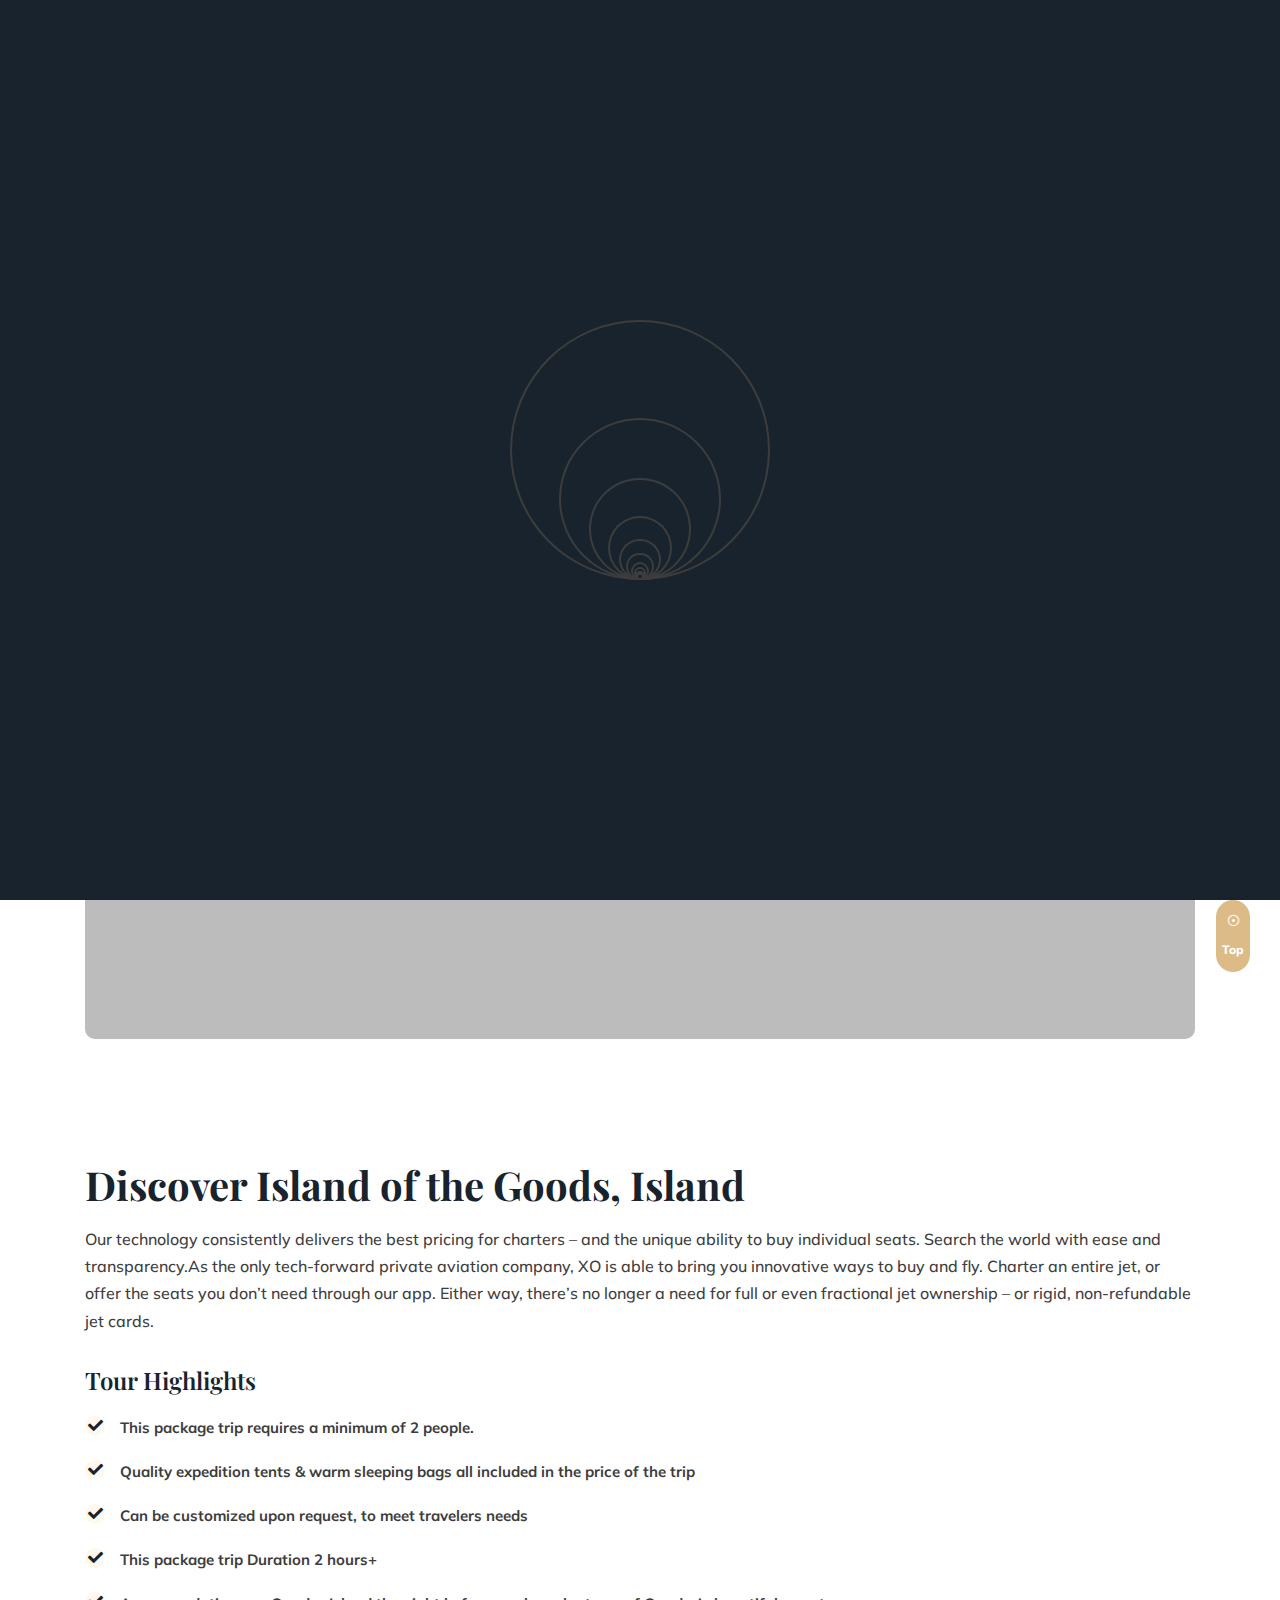
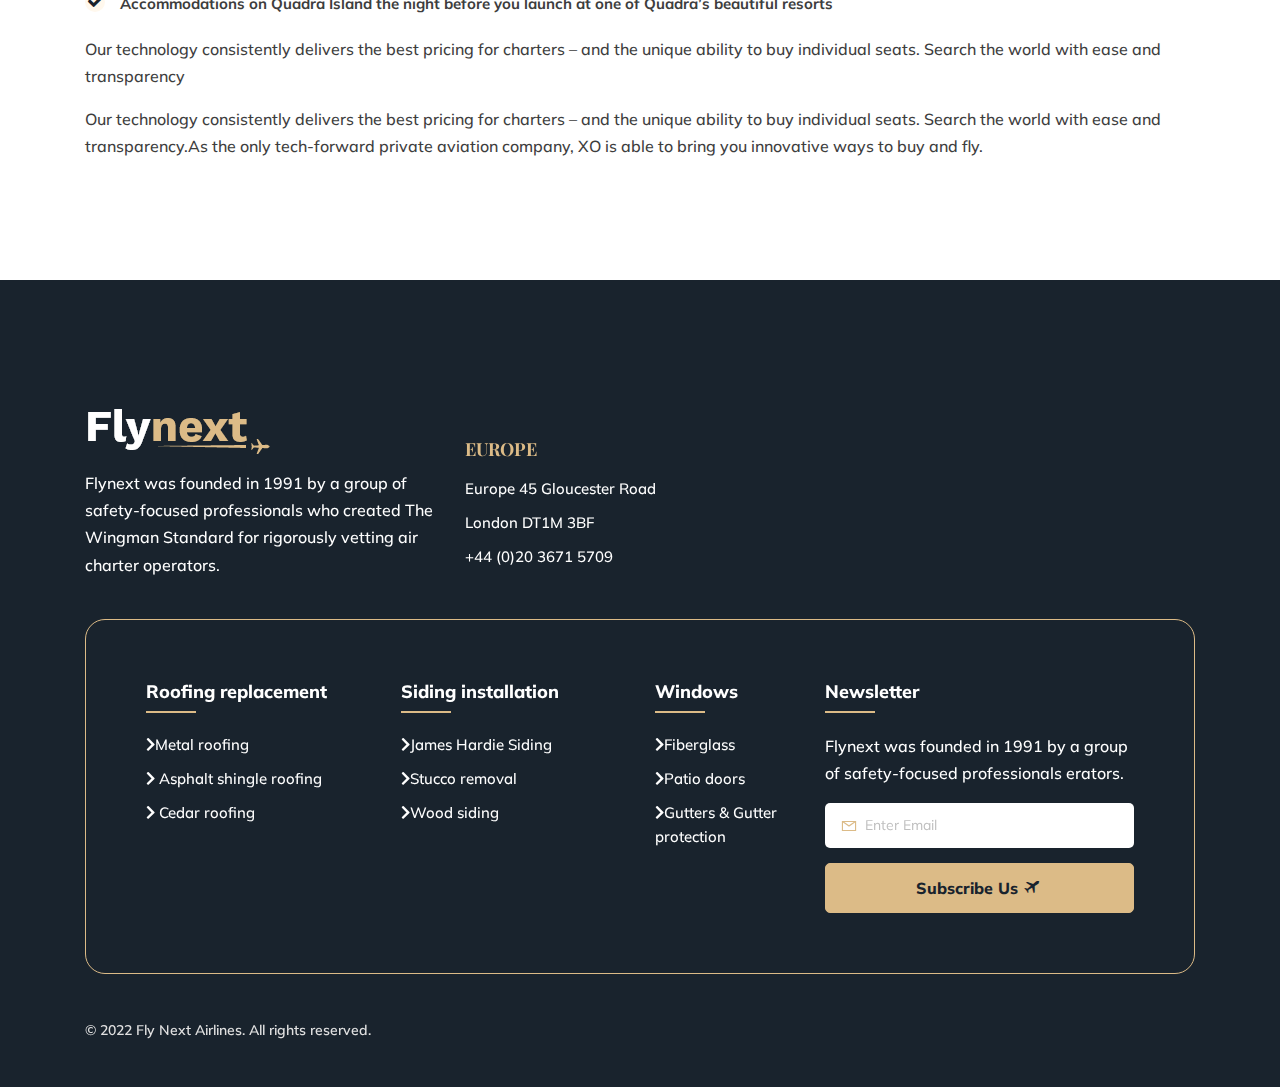
==== asphalt_shingle_roofing.html @ 54e21636 "556" ====
<!DOCTYPE html>
<html lang="en">

<head>
    <meta charset="UTF-8">
    <meta name="viewport" content="width=device-width, initial-scale=1.0">
    <meta http-equiv="X-UA-Compatible" content="ie=edge">
    <title>Charter Flight & Aviation School HTML Template</title>
    <link rel="preconnect" href="https://fonts.googleapis.com">
    <link rel="preconnect" href="https://fonts.gstatic.com" crossorigin>
    <link
        href="https://fonts.googleapis.com/css2?family=Mulish:ital,wght@0,200;0,300;0,400;0,500;0,600;0,700;0,800;0,900;1,200;1,300;1,400;1,500;1,600;1,700;1,800;1,900&family=Playfair+Display:ital,wght@0,400;0,500;0,600;0,700;0,800;0,900;1,400;1,500;1,600;1,700;1,800;1,900&display=swap"
        rel="stylesheet">
    <!-- fontawesome css link -->
    <link rel="stylesheet" href="assets/css/fontawesome-all.min.css">
    <!-- bootstrap css link -->
    <link rel="stylesheet" href="assets/css/bootstrap.min.css">
    <!-- favicon -->
    <link rel="shortcut icon" href="assets/images/fav.png" type="image/x-icon">
    <!-- swipper css link -->
    <link rel="stylesheet" href="assets/css/swiper.min.css">
    <!-- lightcase css links -->
    <link rel="stylesheet" href="assets/css/lightcase.css">
    <!-- odometer css link -->
    <link rel="stylesheet" href="assets/css/odometer.css">
    <!-- line-awesome-icon css -->
    <link rel="stylesheet" href="assets/css/icomoon.css">
    <!-- line-awesome-icon css -->
    <link rel="stylesheet" href="assets/css/line-awesome.min.css">
    <!-- animate.css -->
    <link rel="stylesheet" href="assets/css/animate.css">
    <!-- aos.css -->
    <link rel="stylesheet" href="assets/css/aos.css">
    <!-- nice select css -->
    <link rel="stylesheet" href="assets/css/nice-select.css">
    <!-- main style css link -->
    <link rel="stylesheet" href="assets/css/style.css">
</head>

<body>


    <div class="page-wrapper">

        <!--~~~~~~~~~~~~~~~~~~~~~~~~~~~~~~~~~~~~~~~
        Start Preloader
    ~~~~~~~~~~~~~~~~~~~~~~~~~~~~~~~~~~~~~~~~-->
        <div class="preloader">
            <div class="circle">
                <div class="circle">
                    <div class="circle">
                        <div class="circle">
                            <div class="circle">
                                <div class="circle">
                                    <div class="circle">
                                        <div class="circle">
                                            <div class="circle">
                                                <div class="circle"></div>
                                            </div>
                                        </div>
                                    </div>
                                </div>
                            </div>
                        </div>
                    </div>
                </div>
            </div>
        </div>
        <!--~~~~~~~~~~~~~~~~~~~~~~~~~~~~~~~~~~~~~~~
        End Preloader
    ~~~~~~~~~~~~~~~~~~~~~~~~~~~~~~~~~~~~~~~~-->


        <!--~~~~~~~~~~~~~~~~~~~~~~~~~~~~~~~~~~~~~~~
        Start Header
    ~~~~~~~~~~~~~~~~~~~~~~~~~~~~~~~~~~~~~~~~-->
        <header class="header-section header-section-one header-two">
            <div class="header">
                <div class="header-bottom-area">
                    <div class="container-fluid">
                        <div class="header-menu-content">
                            <nav class="navbar navbar-expand-lg p-0">
                                <a class="site-logo site-title" href="index.html"><img src="assets/images/logo.png"
                                        alt="site-logo"></a>
                                <button class="navbar-toggler ml-auto" type="button" data-toggle="collapse"
                                    data-target="#navbarSupportedContent" aria-controls="navbarSupportedContent"
                                    aria-expanded="false" aria-label="Toggle navigation">
                                    <span class="fas fa-bars"></span>
                                </button>
                                <div class="collapse navbar-collapse" id="navbarSupportedContent">
                                    <ul class="navbar-nav main-menu ml-auto">
                                        <li><a href="index.html">Home</a></li>
                                        <li><a href="our_company.html">Our company</a></li>
                                        <li class="menu_has_children"><a href="#0">Roofing replacement</a>
                                            <ul class="sub-menu">
                                                <li><a href="metal_roofing.html">Metal roofing</a></li>
                                                <li><a href="asphalt_shingle_roofing.html">Asphalt shingle roofing</a></li>
                                                <li><a href="cedar_roofing.html">Cedar roofing</a></li>
                                            </ul>
                                        </li>
                                        <li class="menu_has_children"><a href="#0">Siding installation</a>
                                            <ul class="sub-menu">
                                                <li><a href="james_hardie_siding.html">James Hardie Siding</a></li>
                                                <li><a href="stucco_removal.html">Stucco removal</a></li>
                                                <li><a href="wood_siding.html">Wood siding</a></li>
                                            </ul>
                                        </li>
                                        <li class="menu_has_children"><a href="#0">Windows</a>
                                            <ul class="sub-menu">
                                                <li><a href="fiberglass.html">Fiberglass</a></li>
                                                <li><a href="patio_doors.html">Patio doors</a></li>
                                            </ul>
                                        </li>
                                        <li><a href="gutters_gutter_protection.html">Gutters & Gutter protection</a></li>
                                        <li><a href="contact_us.html">Contact Us</a></li>
                                    </ul>
                                </div>
                            </nav>
                        </div>
                    </div>
                </div>
            </div>
        </header>
        <!--~~~~~~~~~~~~~~~~~~~~~~~~~~~~~~~~~~~~~~~
        End Header
    ~~~~~~~~~~~~~~~~~~~~~~~~~~~~~~~~~~~~~~~~-->


        <!--~~~~~~~~~~~~~~~~~~~~~~~~~~~~~~~~~~~~~~~
        Start Banner
    ~~~~~~~~~~~~~~~~~~~~~~~~~~~~~~~~~~~~~~~~-->
        <section class="banner-section inner-banner-section bg-overlay-black bg_img"
            data-background="assets/images/bg/inner-bg.png">
            <div class="container-fluid">
                <div class="row justify-content-center align-items-center">
                    <div class="col-xl-12 text-center">
                        <div class="banner-content">
                            <h1 class="title">Asphalt shingle roofing</h1>
                            <div class="breadcrumb-area">
                                <nav aria-label="breadcrumb">
                                    <ol class="breadcrumb">
                                        <li class="breadcrumb-item"><a href="index.html">Home</a></li>
                                        <li class="breadcrumb-item active" aria-current="page">Asphalt shingle roofing</li>
                                    </ol>
                                </nav>
                            </div>
                        </div>
                    </div>
                </div>
            </div>
        </section>
        <!--~~~~~~~~~~~~~~~~~~~~~~~~~~~~~~~~~~~~~~~
        End Banner
    ~~~~~~~~~~~~~~~~~~~~~~~~~~~~~~~~~~~~~~~~-->


        <!--~~~~~~~~~~~~~~~~~~~~~~~~~~~~~~~~~~~~~~~
        Start Scroll-To-Top
    ~~~~~~~~~~~~~~~~~~~~~~~~~~~~~~~~~~~~~~~~-->
        <a href="#" class="scrollToTop">
            <i class="las la-dot-circle"></i>
            <span>Top</span>
        </a>
        <!--~~~~~~~~~~~~~~~~~~~~~~~~~~~~~~~~~~~~~~~
        End Scroll-To-Top
    ~~~~~~~~~~~~~~~~~~~~~~~~~~~~~~~~~~~~~~~~-->


        <!--~~~~~~~~~~~~~~~~~~~~~~~~~~~~~~~~~~~~~~~
        Start Call-widget
    ~~~~~~~~~~~~~~~~~~~~~~~~~~~~~~~~~~~~~~~~-->
       
        <!--~~~~~~~~~~~~~~~~~~~~~~~~~~~~~~~~~~~~~~~
        End Call-widget
    ~~~~~~~~~~~~~~~~~~~~~~~~~~~~~~~~~~~~~~~~-->


        <!--~~~~~~~~~~~~~~~~~~~~~~~~~~~~~~~~~~~~~~~
        Start Package
    ~~~~~~~~~~~~~~~~~~~~~~~~~~~~~~~~~~~~~~~~-->
        <section class="package-section package--style package-details ptb-120">
            <div class="container">
                <div class="row justify-content-center">
                    <div class="col-xl-12">
                        <div class="package-item">
                            <div class="package-thumb">
                                <img src="assets/images/package/package-details.png" alt="package">
                            </div>
                        </div>
                    </div>
                </div>
                <div class="package-content-area pt-120">
                    <div class="row justify-content-center mb-30-none">
                        <div class="col-xl-12 col-lg-12 mb-30">
                            <div class="package-content">
                                <div class="package-content-header">
                                    <h2 class="title">Discover Island of the Goods, Island</h2>
                                    <p>Our technology consistently delivers the best pricing for charters – and the
                                        unique ability to buy individual seats. Search the world with ease and
                                        transparency.As the only tech-forward private aviation company, XO is able to
                                        bring you innovative ways to buy and fly. Charter an entire jet, or offer the
                                        seats you don’t need through our app. Either way, there’s no longer a need for
                                        full or even fractional jet ownership – or rigid, non-refundable jet cards. </p>
                                </div>
                                <div class="package-content-body">
                                    <h3 class="title">Tour Highlights</h3>
                                    <ul class="package-list">
                                        <li>This package trip requires a minimum of 2 people.</li>
                                        <li>Quality expedition tents & warm sleeping bags all included in the price of
                                            the trip</li>
                                        <li>Can be customized upon request, to meet travelers needs</li>
                                        <li>This package trip Duration 2 hours+</li>
                                        <li>Accommodations on Quadra Island the night before you launch at one of
                                            Quadra’s beautiful resorts</li>
                                    </ul>
                                </div>
                                <p>Our technology consistently delivers the best pricing for charters – and the unique
                                    ability to buy individual seats. Search the world with ease and transparency</p>
                                <p>Our technology consistently delivers the best pricing for charters – and the unique
                                    ability to buy individual seats. Search the world with ease and transparency.As the
                                    only tech-forward private aviation company, XO is able to bring you innovative ways
                                    to buy and fly.</p>
                            </div>
                        </div>

                    </div>
                </div>
            </div>
    </div>
    </section>
    <!--~~~~~~~~~~~~~~~~~~~~~~~~~~~~~~~~~~~~~~~
        End Package
    ~~~~~~~~~~~~~~~~~~~~~~~~~~~~~~~~~~~~~~~~-->


    <!--~~~~~~~~~~~~~~~~~~~~~~~~~~~~~~~~~~~~~~~
        Start Footer
    ~~~~~~~~~~~~~~~~~~~~~~~~~~~~~~~~~~~~~~~~-->
    <footer class="footer-section section--bg pt-120">
        <div class="footer-element" data-aos="fade-left" data-aos-duration="1200">
            <img src="assets/images/element/element-1.png" alt="element">
        </div>
        <div class="container">
            <div class="footer-top-area">
                <div class="row align-items-end mb-30-none">
                    <div class="col-xl-4 col-lg-3 col-md-6 mb-30">
                        <div class="footer-widget">
                            <div class="footer-logo">
                                <a class="site-logo site-title" href="index.html"><img src="assets/images/logo.png"
                                        alt="site-logo"></a>
                            </div>
                            <p>Flynext was founded in 1991 by a group of safety-focused professionals who created
                                The Wingman Standard for rigorously vetting air charter operators.</p>
                        </div>
                    </div>
                    <div class="col-xl-3 col-lg-3 col-md-6 mb-30">
                        <div class="footer-widget">
                            <h4 class="widget-title">EUROPE</h4>
                            <ul class="footer-list">
                                <li><a href="#0">Europe 45 Gloucester Road</a></li>
                                <li><a href="#0">London DT1M 3BF</a></li>
                                <li><a href="#0">+44 (0)20 3671 5709</a></li>
                            </ul>
                        </div>
                    </div>

                </div>
            </div>
            <div class="footer-bottom-area">
                <div class="row mb-30-none">
                        <div class="col-xl-3 col-lg-3 col-md-6 mb-30">
                            <div class="footer-widget">
                                <h4 class="title">
                                    Roofing replacement</h4>
                                <ul class="footer-list">
                                    <li><a href="metal_roofing.html"><i class="fas fa-chevron-right"></i>Metal roofing</a></li>
                                    <li><a href="asphalt_shingle_roofing.html"><i class="fas fa-chevron-right"></i> Asphalt shingle roofing</a></li>
                                    <li><a href="cedar_roofing.html"><i class="fas fa-chevron-right"></i> Cedar roofing</a></li>
                                </ul>
                            </div>
                        </div>
                        <div class="col-xl-3 col-lg-3 col-md-6 mb-30">
                            <div class="footer-widget">
                                <h4 class="title">Siding installation</h4>
                                <ul class="footer-list">
                                    <li><a href="james_hardie_siding.html"><i class="fas fa-chevron-right"></i>James Hardie Siding</a></li>
                                    <li><a href="stucco_removal.html"><i class="fas fa-chevron-right"></i>Stucco removal</a></li>
                                    <li><a href="wood_siding.html"><i class="fas fa-chevron-right"></i>Wood siding</a></li>

                                </ul>
                            </div>
                        </div>
                        <div class="col-xl-2 col-lg-2 col-md-6 mb-30">
                            <div class="footer-widget">
                                <h4 class="title">Windows</h4>
                                <ul class="footer-list">
                                    <li><a href="fiberglass.html"><i class="fas fa-chevron-right"></i>Fiberglass</a></li>
                                    <li><a href="patio_doors.html"><i class="fas fa-chevron-right"></i>Patio doors</a></li>
                                    <li><a href="gutters_gutter_protection.html"><i class="fas fa-chevron-right"></i>Gutters & Gutter protection</a></li>
                                </ul>
                            </div>
                        </div>
                    <div class="col-xl-4 col-lg-4 col-md-6 mb-30">
                        <div class="footer-widget">
                            <h4 class="title">Newsletter</h4>
                            <p>Flynext was founded in 1991 by a group of safety-focused professionals erators.</p>
                            <form class="subscribe-form">
                                <label class="subscribe-icon"><i class="las la-envelope"></i></label>
                                <input type="email" class="form--control" placeholder="Enter Email">
                                <button type="submit" class="btn--base">Subscribe Us <i
                                        class="icon-btn-icon ml-1"></i></button>
                            </form>
                        </div>
                    </div>
                </div>
            </div>
            <div class="copyright-area">
                <p>© 2022 Fly Next Airlines. All rights reserved.</p>
            </div>
        </div>
    </footer>
    <!--~~~~~~~~~~~~~~~~~~~~~~~~~~~~~~~~~~~~~~~
        End Footer
    ~~~~~~~~~~~~~~~~~~~~~~~~~~~~~~~~~~~~~~~~-->
    </div>




    <!-- jquery -->
    <script src="assets/js/jquery.js"></script>
    <!-- bootstrap js -->
    <script src="assets/js/bootstrap.min.js"></script>
    <!-- swipper js -->
    <script src="assets/js/swiper.min.js"></script>
    <!-- lightcase js-->
    <script src="assets/js/lightcase.js"></script>
    <!-- odometer js -->
    <script src="assets/js/odometer.min.js"></script>
    <!-- viewport js -->
    <script src="assets/js/viewport.jquery.js"></script>
    <!-- progress js -->
    <script src="assets/js/circle-progress.min.js"></script>
    <!-- aos js file -->
    <script src="assets/js/aos.js"></script>
    <!-- nice select js -->
    <script src="assets/js/jquery.nice-select.js"></script>
    <!-- main -->
    <script src="assets/js/main.js"></script>


</body>

</html>
---- assets/css/lightcase.css ----
@font-face {
  font-family: 'lightcase';
  src: url("../fonts/lightcase.eot?55356177");
  src: url("../fonts/lightcase.eot?55356177#iefix") format("embedded-opentype"), url("../fonts/lightcase.woff?55356177") format("woff"), url("../fonts/lightcase.ttf?55356177") format("truetype"), url("../fonts/lightcase.svg?55356177#lightcase") format("svg");
  font-weight: normal;
  font-style: normal;
}
/* line 12, ../scss/components/fonts/_font-lightcase.scss */
[class*='lightcase-icon-']:before {
  font-family: 'lightcase', sans-serif;
  font-style: normal;
  font-weight: normal;
  speak: none;
  display: inline-block;
  text-decoration: inherit;
  width: 1em;
  text-align: center;
  /* For safety - reset parent styles, that can break glyph codes*/
  font-variant: normal;
  text-transform: none;
  /* fix buttons height, for twitter bootstrap */
  line-height: 1em;
  /* Uncomment for 3D effect */
  /* text-shadow: 1px 1px 1px rgba(127, 127, 127, 0.3); */
}

/* Codes */
/* line 35, ../scss/components/fonts/_font-lightcase.scss */
.lightcase-icon-play:before {
  content: '\e800';
}

/* line 36, ../scss/components/fonts/_font-lightcase.scss */
.lightcase-icon-pause:before {
  content: '\e801';
}

/* line 37, ../scss/components/fonts/_font-lightcase.scss */
.lightcase-icon-close:before {
  content: '\e802';
}

/* line 38, ../scss/components/fonts/_font-lightcase.scss */
.lightcase-icon-prev:before {
  content: '\e803';
}

/* line 39, ../scss/components/fonts/_font-lightcase.scss */
.lightcase-icon-next:before {
  content: '\e804';
}

/* line 40, ../scss/components/fonts/_font-lightcase.scss */
.lightcase-icon-spin:before {
  content: '\e805';
}

/**
 * Mixin providing icon defaults to be used on top of font-lightcase.
 *
 * Example usage:
 * @include icon(#e9e9e9)
 */
/**
 * Mixin providing icon defaults including a hover status to be used
 * on top of font-lightcase.
 *
 * Example usage:
 * @include icon-hover(#e9e9e9, #fff)
 */
/**
 * Provides natural content overflow behavior and scrolling support
 * even so for touch devices.
 *
 * Example usage:
 * @include overflow()
 */
/**
 * Neutralizes/resets dimensions including width, height, position as well as margins,
 * paddings and styles. Used to enforce a neutral and unstyled look and behavoir!
 *
 * Example usage:
 * @include clear(true)
 *
 * @param boolean $important
 */
@-webkit-keyframes lightcase-spin {
  0% {
    -webkit-transform: rotate(0deg);
    -moz-transform: rotate(0deg);
    -o-transform: rotate(0deg);
    transform: rotate(0deg);
  }
  100% {
    -webkit-transform: rotate(359deg);
    -moz-transform: rotate(359deg);
    -o-transform: rotate(359deg);
    transform: rotate(359deg);
  }
}
@-moz-keyframes lightcase-spin {
  0% {
    -webkit-transform: rotate(0deg);
    -moz-transform: rotate(0deg);
    -o-transform: rotate(0deg);
    transform: rotate(0deg);
  }
  100% {
    -webkit-transform: rotate(359deg);
    -moz-transform: rotate(359deg);
    -o-transform: rotate(359deg);
    transform: rotate(359deg);
  }
}
@-o-keyframes lightcase-spin {
  0% {
    -webkit-transform: rotate(0deg);
    -moz-transform: rotate(0deg);
    -o-transform: rotate(0deg);
    transform: rotate(0deg);
  }
  100% {
    -webkit-transform: rotate(359deg);
    -moz-transform: rotate(359deg);
    -o-transform: rotate(359deg);
    transform: rotate(359deg);
  }
}
@-ms-keyframes lightcase-spin {
  0% {
    -webkit-transform: rotate(0deg);
    -moz-transform: rotate(0deg);
    -o-transform: rotate(0deg);
    transform: rotate(0deg);
  }
  100% {
    -webkit-transform: rotate(359deg);
    -moz-transform: rotate(359deg);
    -o-transform: rotate(359deg);
    transform: rotate(359deg);
  }
}
@keyframes lightcase-spin {
  0% {
    -webkit-transform: rotate(0deg);
    -moz-transform: rotate(0deg);
    -o-transform: rotate(0deg);
    transform: rotate(0deg);
  }
  100% {
    -webkit-transform: rotate(359deg);
    -moz-transform: rotate(359deg);
    -o-transform: rotate(359deg);
    transform: rotate(359deg);
  }
}
/* line 1, ../scss/components/modules/_case.scss */
#lightcase-case {
  display: none;
  position: fixed;
  z-index: 2002;
  top: 50%;
  left: 50%;
  font-family: arial, sans-serif;
  font-size: 13px;
  line-height: 1.5;
  text-align: left;
  text-shadow: 0 0 10px rgba(0, 0, 0, 0.5);
}
@media screen and (max-width: 640px) {
  /* line 16, ../scss/components/modules/_case.scss */
  html[data-lc-type=inline] #lightcase-case, html[data-lc-type=ajax] #lightcase-case {
    position: fixed !important;
    top: 0 !important;
    left: 0 !important;
    right: 0 !important;
    bottom: 0 !important;
    margin: 0 !important;
    padding: 55px 0 70px 0;
    width: 100% !important;
    height: 100% !important;
    overflow: auto !important;
  }
}

@media screen and (min-width: 641px) {
  /* line 4, ../scss/components/modules/_content.scss */
  html:not([data-lc-type=error]) #lightcase-content {
    position: relative;
    z-index: 1;
    text-shadow: none;
    background-color: #fff;
    -webkit-box-shadow: 0 0 30px rgba(0, 0, 0, 0.5);
    -moz-box-shadow: 0 0 30px rgba(0, 0, 0, 0.5);
    -o-box-shadow: 0 0 30px rgba(0, 0, 0, 0.5);
    box-shadow: 0 0 30px rgba(0, 0, 0, 0.5);
    -webkit-backface-visibility: hidden;
  }
}
@media screen and (min-width: 641px) {
  /* line 23, ../scss/components/modules/_content.scss */
  html[data-lc-type=image] #lightcase-content, html[data-lc-type=video] #lightcase-content {
    background-color: #333;
  }
}
/* line 31, ../scss/components/modules/_content.scss */
html[data-lc-type=inline] #lightcase-content, html[data-lc-type=ajax] #lightcase-content, html[data-lc-type=error] #lightcase-content {
  -webkit-box-shadow: none;
  -moz-box-shadow: none;
  -o-box-shadow: none;
  box-shadow: none;
}
@media screen and (max-width: 640px) {
  /* line 31, ../scss/components/modules/_content.scss */
  html[data-lc-type=inline] #lightcase-content, html[data-lc-type=ajax] #lightcase-content, html[data-lc-type=error] #lightcase-content {
    position: relative !important;
    top: auto !important;
    left: auto !important;
    width: auto !important;
    height: auto !important;
    margin: 0 !important;
    padding: 0 !important;
    border: none !important;
    background: none !important;
  }
}
/* line 43, ../scss/components/modules/_content.scss */
html[data-lc-type=inline] #lightcase-content .lightcase-contentInner, html[data-lc-type=ajax] #lightcase-content .lightcase-contentInner, html[data-lc-type=error] #lightcase-content .lightcase-contentInner {
  -webkit-box-sizing: border-box;
  -moz-box-sizing: border-box;
  -o-box-sizing: border-box;
  box-sizing: border-box;
}
@media screen and (max-width: 640px) {
  /* line 43, ../scss/components/modules/_content.scss */
  html[data-lc-type=inline] #lightcase-content .lightcase-contentInner, html[data-lc-type=ajax] #lightcase-content .lightcase-contentInner, html[data-lc-type=error] #lightcase-content .lightcase-contentInner {
    padding: 15px;
  }
  /* line 52, ../scss/components/modules/_content.scss */
  html[data-lc-type=inline] #lightcase-content .lightcase-contentInner, html[data-lc-type=inline] #lightcase-content .lightcase-contentInner > *, html[data-lc-type=ajax] #lightcase-content .lightcase-contentInner, html[data-lc-type=ajax] #lightcase-content .lightcase-contentInner > *, html[data-lc-type=error] #lightcase-content .lightcase-contentInner, html[data-lc-type=error] #lightcase-content .lightcase-contentInner > * {
    width: 100% !important;
    max-width: none !important;
  }
  /* line 59, ../scss/components/modules/_content.scss */
  html[data-lc-type=inline] #lightcase-content .lightcase-contentInner > *:not(iframe), html[data-lc-type=ajax] #lightcase-content .lightcase-contentInner > *:not(iframe), html[data-lc-type=error] #lightcase-content .lightcase-contentInner > *:not(iframe) {
    height: auto !important;
    max-height: none !important;
  }
}
@media screen and (max-width: 640px) {
  /* line 70, ../scss/components/modules/_content.scss */
  html.lightcase-isMobileDevice[data-lc-type=iframe] #lightcase-content .lightcase-contentInner iframe {
    overflow: auto;
    -webkit-overflow-scrolling: touch;
  }
}
@media screen and (max-width: 640px) and (min-width: 641px) {
  /* line 74, ../scss/components/modules/_content.scss */
  html[data-lc-type=image] #lightcase-content .lightcase-contentInner, html[data-lc-type=video] #lightcase-content .lightcase-contentInner {
    line-height: 0.75;
  }
}

/* line 82, ../scss/components/modules/_content.scss */
html[data-lc-type=image] #lightcase-content .lightcase-contentInner {
  position: relative;
  overflow: hidden !important;
}
@media screen and (max-width: 640px) {
  /* line 91, ../scss/components/modules/_content.scss */
  html[data-lc-type=inline] #lightcase-content .lightcase-contentInner .lightcase-inlineWrap, html[data-lc-type=ajax] #lightcase-content .lightcase-contentInner .lightcase-inlineWrap, html[data-lc-type=error] #lightcase-content .lightcase-contentInner .lightcase-inlineWrap {
    position: relative !important;
    top: auto !important;
    left: auto !important;
    width: auto !important;
    height: auto !important;
    margin: 0 !important;
    padding: 0 !important;
    border: none !important;
    background: none !important;
  }
}
@media screen and (min-width: 641px) {
  /* line 100, ../scss/components/modules/_content.scss */
  html:not([data-lc-type=error]) #lightcase-content .lightcase-contentInner .lightcase-inlineWrap {
    padding: 30px;
    overflow: auto;
    -webkit-box-sizing: border-box;
    -moz-box-sizing: border-box;
    -o-box-sizing: border-box;
    box-sizing: border-box;
  }
}
@media screen and (max-width: 640px) {
  /* line 117, ../scss/components/modules/_content.scss */
  #lightcase-content h1, #lightcase-content h2, #lightcase-content h3, #lightcase-content h4, #lightcase-content h5, #lightcase-content h6, #lightcase-content p {
    color: #aaa;
  }
}
@media screen and (min-width: 641px) {
  /* line 117, ../scss/components/modules/_content.scss */
  #lightcase-content h1, #lightcase-content h2, #lightcase-content h3, #lightcase-content h4, #lightcase-content h5, #lightcase-content h6, #lightcase-content p {
    color: #333;
  }
}

/* line 3, ../scss/components/modules/_error.scss */
#lightcase-case p.lightcase-error {
  margin: 0;
  font-size: 17px;
  text-align: center;
  white-space: nowrap;
  overflow: hidden;
  text-overflow: ellipsis;
  color: #aaa;
}
@media screen and (max-width: 640px) {
  /* line 3, ../scss/components/modules/_error.scss */
  #lightcase-case p.lightcase-error {
    padding: 30px 0;
  }
}
@media screen and (min-width: 641px) {
  /* line 3, ../scss/components/modules/_error.scss */
  #lightcase-case p.lightcase-error {
    padding: 0;
  }
}

/* line 4, ../scss/components/modules/_global.scss */
.lightcase-open body {
  overflow: hidden;
}
/* line 8, ../scss/components/modules/_global.scss */
.lightcase-isMobileDevice .lightcase-open body {
  max-width: 100%;
  max-height: 100%;
}

/* line 1, ../scss/components/modules/_info.scss */
#lightcase-info {
  position: absolute;
  padding-top: 15px;
}
/* line 9, ../scss/components/modules/_info.scss */
#lightcase-info #lightcase-title,
#lightcase-info #lightcase-caption {
  margin: 0;
  padding: 0;
  line-height: 1.5;
  font-weight: normal;
  text-overflow: ellipsis;
}
/* line 19, ../scss/components/modules/_info.scss */
#lightcase-info #lightcase-title {
  font-size: 17px;
  color: #aaa;
}
@media screen and (max-width: 640px) {
  /* line 19, ../scss/components/modules/_info.scss */
  #lightcase-info #lightcase-title {
    position: fixed;
    top: 10px;
    left: 0;
    max-width: 87.5%;
    padding: 5px 15px;
    background: #333;
  }
}
/* line 33, ../scss/components/modules/_info.scss */
#lightcase-info #lightcase-caption {
  clear: both;
  font-size: 13px;
  color: #aaa;
}
/* line 39, ../scss/components/modules/_info.scss */
#lightcase-info #lightcase-sequenceInfo {
  font-size: 11px;
  color: #aaa;
}
@media screen and (max-width: 640px) {
  /* line 45, ../scss/components/modules/_info.scss */
  .lightcase-fullScreenMode #lightcase-info {
    padding-left: 15px;
    padding-right: 15px;
  }
  /* line 51, ../scss/components/modules/_info.scss */
  html:not([data-lc-type=image]):not([data-lc-type=video]):not([data-lc-type=flash]):not([data-lc-type=error]) #lightcase-info {
    position: static;
  }
}

/* line 1, ../scss/components/modules/_loading.scss */
#lightcase-loading {
  position: fixed;
  z-index: 9999;
  width: 1.123em;
  height: auto;
  font-size: 38px;
  line-height: 1;
  text-align: center;
  text-shadow: none;
  position: fixed;
  z-index: 2001;
  top: 50%;
  left: 50%;
  margin-top: -0.5em;
  margin-left: -0.5em;
  opacity: 1;
  font-size: 32px;
  text-shadow: 0 0 15px #fff;
  -moz-transform-origin: 50% 53%;
  -webkit-animation: lightcase-spin 0.5s infinite linear;
  -moz-animation: lightcase-spin 0.5s infinite linear;
  -o-animation: lightcase-spin 0.5s infinite linear;
  animation: lightcase-spin 0.5s infinite linear;
}
/* line 20, ../scss/components/mixins/_presets.scss */
#lightcase-loading, #lightcase-loading:focus {
  text-decoration: none;
  color: #fff;
  -webkit-tap-highlight-color: transparent;
  -webkit-transition: color, opacity, ease-in-out 0.25s;
  -moz-transition: color, opacity, ease-in-out 0.25s;
  -o-transition: color, opacity, ease-in-out 0.25s;
  transition: color, opacity, ease-in-out 0.25s;
}
/* line 32, ../scss/components/mixins/_presets.scss */
#lightcase-loading > span {
  display: inline-block;
  text-indent: -9999px;
}

/* line 2, ../scss/components/modules/_navigation.scss */
a[class*='lightcase-icon-'] {
  position: fixed;
  z-index: 9999;
  width: 1.123em;
  height: auto;
  font-size: 38px;
  line-height: 1;
  text-align: center;
  text-shadow: none;
  outline: none;
  cursor: pointer;
}
/* line 20, ../scss/components/mixins/_presets.scss */
a[class*='lightcase-icon-'], a[class*='lightcase-icon-']:focus {
  text-decoration: none;
  color: rgba(255, 255, 255, 0.6);
  -webkit-tap-highlight-color: transparent;
  -webkit-transition: color, opacity, ease-in-out 0.25s;
  -moz-transition: color, opacity, ease-in-out 0.25s;
  -o-transition: color, opacity, ease-in-out 0.25s;
  transition: color, opacity, ease-in-out 0.25s;
}
/* line 32, ../scss/components/mixins/_presets.scss */
a[class*='lightcase-icon-'] > span {
  display: inline-block;
  text-indent: -9999px;
}
/* line 49, ../scss/components/mixins/_presets.scss */
a[class*='lightcase-icon-']:hover {
  color: white;
  text-shadow: 0 0 15px white;
}
/* line 10, ../scss/components/modules/_navigation.scss */
.lightcase-isMobileDevice a[class*='lightcase-icon-']:hover {
  color: #aaa;
  text-shadow: none;
}
/* line 17, ../scss/components/modules/_navigation.scss */
a[class*='lightcase-icon-'].lightcase-icon-close {
  position: fixed;
  top: 15px;
  right: 15px;
  bottom: auto;
  margin: 0;
  opacity: 0;
  outline: none;
}
/* line 28, ../scss/components/modules/_navigation.scss */
a[class*='lightcase-icon-'].lightcase-icon-prev {
  left: 15px;
}
/* line 33, ../scss/components/modules/_navigation.scss */
a[class*='lightcase-icon-'].lightcase-icon-next {
  right: 15px;
}
/* line 38, ../scss/components/modules/_navigation.scss */
a[class*='lightcase-icon-'].lightcase-icon-pause, a[class*='lightcase-icon-'].lightcase-icon-play {
  left: 50%;
  margin-left: -0.5em;
}
@media screen and (min-width: 641px) {
  /* line 38, ../scss/components/modules/_navigation.scss */
  a[class*='lightcase-icon-'].lightcase-icon-pause, a[class*='lightcase-icon-'].lightcase-icon-play {
    opacity: 0;
  }
}
@media screen and (max-width: 640px) {
  /* line 2, ../scss/components/modules/_navigation.scss */
  a[class*='lightcase-icon-'] {
    bottom: 15px;
    font-size: 24px;
  }
}
@media screen and (min-width: 641px) {
  /* line 2, ../scss/components/modules/_navigation.scss */
  a[class*='lightcase-icon-'] {
    bottom: 50%;
    margin-bottom: -0.5em;
  }
  /* line 57, ../scss/components/modules/_navigation.scss */
  a[class*='lightcase-icon-']:hover, #lightcase-case:hover ~ a[class*='lightcase-icon-'] {
    opacity: 1;
  }
}

/* line 1, ../scss/components/modules/_overlay.scss */
#lightcase-overlay {
  display: none;
  width: 100%;
  min-height: 100%;
  position: fixed;
  z-index: 2000;
  top: -9999px;
  bottom: -9999px;
  left: 0;
  background: #333;
}
@media screen and (max-width: 640px) {
  /* line 1, ../scss/components/modules/_overlay.scss */
  #lightcase-overlay {
    opacity: 1 !important;
  }
}
---- assets/css/odometer.css ----
.odometer.odometer-auto-theme, .odometer.odometer-theme-default {
  display: inline-block;
  vertical-align: middle;
  position: relative;
}
.odometer.odometer-auto-theme .odometer-digit, .odometer.odometer-theme-default .odometer-digit {
  display: inline-block;
  vertical-align: middle;
  position: relative;
}
.odometer.odometer-auto-theme .odometer-digit .odometer-digit-spacer, .odometer.odometer-theme-default .odometer-digit .odometer-digit-spacer {
  display: inline-block;
  vertical-align: middle;
  visibility: hidden;
}
.odometer.odometer-auto-theme .odometer-digit .odometer-digit-inner, .odometer.odometer-theme-default .odometer-digit .odometer-digit-inner {
  text-align: left;
  display: block;
  position: absolute;
  top: 0;
  left: 0;
  right: 0;
  bottom: 0;
  overflow: hidden;
}
.odometer.odometer-auto-theme .odometer-digit .odometer-ribbon, .odometer.odometer-theme-default .odometer-digit .odometer-ribbon {
  display: block;
}
.odometer.odometer-auto-theme .odometer-digit .odometer-ribbon-inner, .odometer.odometer-theme-default .odometer-digit .odometer-ribbon-inner {
  display: block;
  -webkit-backface-visibility: hidden;
}
.odometer.odometer-auto-theme .odometer-digit .odometer-value, .odometer.odometer-theme-default .odometer-digit .odometer-value {
  display: block;
  -webkit-transform: translateZ(0);
}
.odometer.odometer-auto-theme .odometer-digit .odometer-value.odometer-last-value, .odometer.odometer-theme-default .odometer-digit .odometer-value.odometer-last-value {
  position: absolute;
}
.odometer.odometer-auto-theme.odometer-animating-up .odometer-ribbon-inner, .odometer.odometer-theme-default.odometer-animating-up .odometer-ribbon-inner {
  -webkit-transition: -webkit-transform 2s;
  -moz-transition: -moz-transform 2s;
  -ms-transition: -ms-transform 2s;
  -o-transition: -o-transform 2s;
  transition: transform 2s;
}
.odometer.odometer-auto-theme.odometer-animating-up.odometer-animating .odometer-ribbon-inner, .odometer.odometer-theme-default.odometer-animating-up.odometer-animating .odometer-ribbon-inner {
  -webkit-transform: translateY(-100%);
  -moz-transform: translateY(-100%);
  -ms-transform: translateY(-100%);
  -o-transform: translateY(-100%);
  transform: translateY(-100%);
}
.odometer.odometer-auto-theme.odometer-animating-down .odometer-ribbon-inner, .odometer.odometer-theme-default.odometer-animating-down .odometer-ribbon-inner {
  -webkit-transform: translateY(-100%);
  -moz-transform: translateY(-100%);
  -ms-transform: translateY(-100%);
  -o-transform: translateY(-100%);
  transform: translateY(-100%);
}
.odometer.odometer-auto-theme.odometer-animating-down.odometer-animating .odometer-ribbon-inner, .odometer.odometer-theme-default.odometer-animating-down.odometer-animating .odometer-ribbon-inner {
  -webkit-transition: -webkit-transform 2s;
  -moz-transition: -moz-transform 2s;
  -ms-transition: -ms-transform 2s;
  -o-transition: -o-transform 2s;
  transition: transform 2s;
  -webkit-transform: translateY(0);
  -moz-transform: translateY(0);
  -ms-transform: translateY(0);
  -o-transform: translateY(0);
  transform: translateY(0);
}

.odometer.odometer-auto-theme, .odometer.odometer-theme-default {
/*  font-family: "Helvetica Neue", sans-serif;*/
  /*line-height: 1.1em;*/
}
.odometer.odometer-auto-theme .odometer-value, .odometer.odometer-theme-default .odometer-value {
  text-align: center;
}
---- assets/css/icomoon.css ----
@font-face {
  font-family: 'icomoon';
  src:  url('../fonts/icomoon.eot?4kpdhm');
  src:  url('../fonts/icomoon.eot?4kpdhm#iefix') format('embedded-opentype'),
    url('../fonts/icomoon.ttf?4kpdhm') format('truetype'),
    url('../fonts/icomoon.woff?4kpdhm') format('woff'),
    url('../fonts/icomoon.svg?4kpdhm#icomoon') format('svg');
  font-weight: normal;
  font-style: normal;
  font-display: block;
}

[class^="icon-"], [class*=" icon-"] {
  /* use !important to prevent issues with browser extensions that change fonts */
  font-family: 'icomoon' !important;
  speak: never;
  font-style: normal;
  font-weight: normal;
  font-variant: normal;
  text-transform: none;
  line-height: 1;

  /* Better Font Rendering =========== */
  -webkit-font-smoothing: antialiased;
  -moz-osx-font-smoothing: grayscale;
}

.icon-Group-2361:before {
  content: "\e911";
}
.icon-arrow-right-01:before {
  content: "\e910";
}
.icon-job-announcement:before {
  content: "\e918";
}
.icon-note:before {
  content: "\e919";
}
.icon-money-svgrepo-com-1:before {
  content: "\e91a";
}
.icon-world-svgrepo-com:before {
  content: "\e91b";
}
.icon-briefcase:before {
  content: "\e91c";
}
.icon-coolest-job:before {
  content: "\e91d";
}
.icon-private-helicoopter1:before {
  content: "\e91e";
}
.icon-red-light-svgrepo-com:before {
  content: "\e90b";
}
.icon-from-airplane:before {
  content: "\e900";
}
.icon-quote:before {
  content: "\e901";
}
.icon-to-airplane:before {
  content: "\e902";
}
.icon-air-ambulance:before {
  content: "\e906";
}
.icon-Business-Jet-Charter1:before {
  content: "\e90e";
}
.icon-wifi:before {
  content: "\e912";
}
.icon-title-icon:before {
  content: "\e90f";
}
.icon-Aircraft_Speed:before {
  content: "\e903";
}
.icon-All_-Around_Globe:before {
  content: "\e904";
}
.icon-Anywhere:before {
  content: "\e905";
}
.icon-Arrow_down:before {
  content: "\e907";
}
.icon-Arrow_Left:before {
  content: "\e908";
}
.icon-arrow-left:before {
  content: "\e909";
}
.icon-Benefits-of-Training:before {
  content: "\e90a";
}
.icon-btn-icon:before {
  content: "\e90c";
}
.icon-btn-icon-v2:before {
  content: "\e90d";
}
.icon-Cabin_Comfort:before {
  content: "\e913";
}
.icon-call_icone:before {
  content: "\e914";
}
.icon-call-icon:before {
  content: "\e915";
}
.icon-Create_Password_icone:before {
  content: "\e922";
}
.icon-Date:before {
  content: "\e923";
}
.icon-Direction .path1:before {
  content: "\e924";
}
.icon-Direction .path2:before {
  content: "\e925";
}
.icon-Duration:before {
  content: "\e926";
}
.icon-Experience:before {
  content: "\e92f";
}
.icon-Experienced_Crew:before {
  content: "\e930";
}
.icon-Facebook_icone:before {
  content: "\e931";
}
.icon-Fees_icone:before {
  content: "\e932";
}
.icon-Flexible_private:before {
  content: "\e939";
}
.icon-Group-788:before {
  content: "\e93a";
}
.icon-High-salary--bonus:before {
  content: "\e93b";
}
.icon-Instagram_icone:before {
  content: "\e93d";
}
.icon-Level_iconE:before {
  content: "\e93e";
}
.icon-location-icon:before {
  content: "\e93f";
}
.icon-luxury-icon:before {
  content: "\e940";
}
.icon-mail-icon:before {
  content: "\e941";
}
.icon-massage:before {
  content: "\e942";
}
.icon-Max_Passenger:before {
  content: "\e943";
}
.icon-MAX_RANGE:before {
  content: "\e944";
}
.icon-Memories:before {
  content: "\e945";
}
.icon-minus_icon:before {
  content: "\e946";
}
.icon-Modern_Aircrafts:before {
  content: "\e947";
}
.icon-name_icone:before {
  content: "\e948";
}
.icon-next-icon:before {
  content: "\e949";
}
.icon-Path-960:before {
  content: "\e94a";
}
.icon-Person:before {
  content: "\e94b";
}
.icon-plus_icon:before {
  content: "\e94c";
}
.icon-Private_Jet_Charter:before {
  content: "\e94d";
}
.icon-Producing_Icone:before {
  content: "\e94e";
}
.icon-Quality-Services:before {
  content: "\e94f";
}
.icon-Read_More:before {
  content: "\e950";
}
.icon-safety-icon:before {
  content: "\e951";
}
.icon-schedule-icon:before {
  content: "\e952";
}
.icon-Search:before {
  content: "\e953";
}
.icon-sicial-twitter-icone:before {
  content: "\e954";
}
.icon-Start_From_icone:before {
  content: "\e955";
}
.icon-Tags_menu:before {
  content: "\e956";
}
.icon-Take_off_Distance:before {
  content: "\e957";
}
.icon-Twitter_icone:before {
  content: "\e959";
}
.icon-video-button:before {
  content: "\e95a";
}
---- assets/css/line-awesome.min.css ----
.la,.lab,.lad,.lal,.lar,.las{-moz-osx-font-smoothing:grayscale;-webkit-font-smoothing:antialiased;display:inline-block;font-style:normal;font-variant:normal;text-rendering:auto;line-height:1}.la-lg{font-size:1.33333em;line-height:.75em;vertical-align:-.0667em}.la-xs{font-size:.75em}.la-sm{font-size:.875em}.la-1x{font-size:1em}.la-2x{font-size:2em}.la-3x{font-size:3em}.la-4x{font-size:4em}.la-5x{font-size:5em}.la-6x{font-size:6em}.la-7x{font-size:7em}.la-8x{font-size:8em}.la-9x{font-size:9em}.la-10x{font-size:10em}.la-fw{text-align:center;width:1.25em}.la-ul{list-style-type:none;margin-left:2.5em;padding-left:0}.la-ul>li{position:relative}.la-li{left:-2em;position:absolute;text-align:center;width:2em;line-height:inherit}.la-border{border:solid .08em #eee;border-radius:.1em;padding:.2em .25em .15em}.la-pull-left{float:left}.la-pull-right{float:right}.la.la-pull-left,.lab.la-pull-left,.lal.la-pull-left,.lar.la-pull-left,.las.la-pull-left{margin-right:.3em}.la.la-pull-right,.lab.la-pull-right,.lal.la-pull-right,.lar.la-pull-right,.las.la-pull-right{margin-left:.3em}.la-spin{-webkit-animation:la-spin 2s infinite linear;animation:la-spin 2s infinite linear}.la-pulse{-webkit-animation:la-spin 1s infinite steps(8);animation:la-spin 1s infinite steps(8)}@-webkit-keyframes la-spin{0%{-webkit-transform:rotate(0);transform:rotate(0)}100%{-webkit-transform:rotate(360deg);transform:rotate(360deg)}}@keyframes la-spin{0%{-webkit-transform:rotate(0);transform:rotate(0)}100%{-webkit-transform:rotate(360deg);transform:rotate(360deg)}}.la-rotate-90{-webkit-transform:rotate(90deg);transform:rotate(90deg)}.la-rotate-180{-webkit-transform:rotate(180deg);transform:rotate(180deg)}.la-rotate-270{-webkit-transform:rotate(270deg);transform:rotate(270deg)}.la-flip-horizontal{-webkit-transform:scale(-1,1);transform:scale(-1,1)}.la-flip-vertical{-webkit-transform:scale(1,-1);transform:scale(1,-1)}.la-flip-both,.la-flip-horizontal.la-flip-vertical{-webkit-transform:scale(-1,-1);transform:scale(-1,-1)}:root .la-flip-both,:root .la-flip-horizontal,:root .la-flip-vertical,:root .la-rotate-180,:root .la-rotate-270,:root .la-rotate-90{-webkit-filter:none;filter:none}.la-stack{display:inline-block;height:2em;line-height:2em;position:relative;vertical-align:middle;width:2.5em}.la-stack-1x,.la-stack-2x{left:0;position:absolute;text-align:center;width:100%}.la-stack-1x{line-height:inherit}.la-stack-2x{font-size:2em}.la-inverse{color:#fff}.la-500px:before{content:"\f26e"}.la-accessible-icon:before{content:"\f368"}.la-accusoft:before{content:"\f369"}.la-acquisitions-incorporated:before{content:"\f6af"}.la-ad:before{content:"\f641"}.la-address-book:before{content:"\f2b9"}.la-address-card:before{content:"\f2bb"}.la-adjust:before{content:"\f042"}.la-adn:before{content:"\f170"}.la-adobe:before{content:"\f778"}.la-adversal:before{content:"\f36a"}.la-affiliatetheme:before{content:"\f36b"}.la-air-freshener:before{content:"\f5d0"}.la-airbnb:before{content:"\f834"}.la-algolia:before{content:"\f36c"}.la-align-center:before{content:"\f037"}.la-align-justify:before{content:"\f039"}.la-align-left:before{content:"\f036"}.la-align-right:before{content:"\f038"}.la-alipay:before{content:"\f642"}.la-allergies:before{content:"\f461"}.la-amazon:before{content:"\f270"}.la-amazon-pay:before{content:"\f42c"}.la-ambulance:before{content:"\f0f9"}.la-american-sign-language-interpreting:before{content:"\f2a3"}.la-amilia:before{content:"\f36d"}.la-anchor:before{content:"\f13d"}.la-android:before{content:"\f17b"}.la-angellist:before{content:"\f209"}.la-angle-double-down:before{content:"\f103"}.la-angle-double-left:before{content:"\f100"}.la-angle-double-right:before{content:"\f101"}.la-angle-double-up:before{content:"\f102"}.la-angle-down:before{content:"\f107"}.la-angle-left:before{content:"\f104"}.la-angle-right:before{content:"\f105"}.la-angle-up:before{content:"\f106"}.la-angry:before{content:"\f556"}.la-angrycreative:before{content:"\f36e"}.la-angular:before{content:"\f420"}.la-ankh:before{content:"\f644"}.la-app-store:before{content:"\f36f"}.la-app-store-ios:before{content:"\f370"}.la-apper:before{content:"\f371"}.la-apple:before{content:"\f179"}.la-apple-alt:before{content:"\f5d1"}.la-apple-pay:before{content:"\f415"}.la-archive:before{content:"\f187"}.la-archway:before{content:"\f557"}.la-arrow-alt-circle-down:before{content:"\f358"}.la-arrow-alt-circle-left:before{content:"\f359"}.la-arrow-alt-circle-right:before{content:"\f35a"}.la-arrow-alt-circle-up:before{content:"\f35b"}.la-arrow-circle-down:before{content:"\f0ab"}.la-arrow-circle-left:before{content:"\f0a8"}.la-arrow-circle-right:before{content:"\f0a9"}.la-arrow-circle-up:before{content:"\f0aa"}.la-arrow-down:before{content:"\f063"}.la-arrow-left:before{content:"\f060"}.la-arrow-right:before{content:"\f061"}.la-arrow-up:before{content:"\f062"}.la-arrows-alt:before{content:"\f0b2"}.la-arrows-alt-h:before{content:"\f337"}.la-arrows-alt-v:before{content:"\f338"}.la-artstation:before{content:"\f77a"}.la-assistive-listening-systems:before{content:"\f2a2"}.la-asterisk:before{content:"\f069"}.la-asymmetrik:before{content:"\f372"}.la-at:before{content:"\f1fa"}.la-atlas:before{content:"\f558"}.la-atlassian:before{content:"\f77b"}.la-atom:before{content:"\f5d2"}.la-audible:before{content:"\f373"}.la-audio-description:before{content:"\f29e"}.la-autoprefixer:before{content:"\f41c"}.la-avianex:before{content:"\f374"}.la-aviato:before{content:"\f421"}.la-award:before{content:"\f559"}.la-aws:before{content:"\f375"}.la-baby:before{content:"\f77c"}.la-baby-carriage:before{content:"\f77d"}.la-backspace:before{content:"\f55a"}.la-backward:before{content:"\f04a"}.la-bacon:before{content:"\f7e5"}.la-balance-scale:before{content:"\f24e"}.la-balance-scale-left:before{content:"\f515"}.la-balance-scale-right:before{content:"\f516"}.la-ban:before{content:"\f05e"}.la-band-aid:before{content:"\f462"}.la-bandcamp:before{content:"\f2d5"}.la-barcode:before{content:"\f02a"}.la-bars:before{content:"\f0c9"}.la-baseball-ball:before{content:"\f433"}.la-basketball-ball:before{content:"\f434"}.la-bath:before{content:"\f2cd"}.la-battery-empty:before{content:"\f244"}.la-battery-full:before{content:"\f240"}.la-battery-half:before{content:"\f242"}.la-battery-quarter:before{content:"\f243"}.la-battery-three-quarters:before{content:"\f241"}.la-battle-net:before{content:"\f835"}.la-bed:before{content:"\f236"}.la-beer:before{content:"\f0fc"}.la-behance:before{content:"\f1b4"}.la-behance-square:before{content:"\f1b5"}.la-bell:before{content:"\f0f3"}.la-bell-slash:before{content:"\f1f6"}.la-bezier-curve:before{content:"\f55b"}.la-bible:before{content:"\f647"}.la-bicycle:before{content:"\f206"}.la-biking:before{content:"\f84a"}.la-bimobject:before{content:"\f378"}.la-binoculars:before{content:"\f1e5"}.la-biohazard:before{content:"\f780"}.la-birthday-cake:before{content:"\f1fd"}.la-bitbucket:before{content:"\f171"}.la-bitcoin:before{content:"\f379"}.la-bity:before{content:"\f37a"}.la-black-tie:before{content:"\f27e"}.la-blackberry:before{content:"\f37b"}.la-blender:before{content:"\f517"}.la-blender-phone:before{content:"\f6b6"}.la-blind:before{content:"\f29d"}.la-blog:before{content:"\f781"}.la-blogger:before{content:"\f37c"}.la-blogger-b:before{content:"\f37d"}.la-bluetooth:before{content:"\f293"}.la-bluetooth-b:before{content:"\f294"}.la-bold:before{content:"\f032"}.la-bolt:before{content:"\f0e7"}.la-bomb:before{content:"\f1e2"}.la-bone:before{content:"\f5d7"}.la-bong:before{content:"\f55c"}.la-book:before{content:"\f02d"}.la-book-dead:before{content:"\f6b7"}.la-book-medical:before{content:"\f7e6"}.la-book-open:before{content:"\f518"}.la-book-reader:before{content:"\f5da"}.la-bookmark:before{content:"\f02e"}.la-bootstrap:before{content:"\f836"}.la-border-all:before{content:"\f84c"}.la-border-none:before{content:"\f850"}.la-border-style:before{content:"\f853"}.la-bowling-ball:before{content:"\f436"}.la-box:before{content:"\f466"}.la-box-open:before{content:"\f49e"}.la-boxes:before{content:"\f468"}.la-braille:before{content:"\f2a1"}.la-brain:before{content:"\f5dc"}.la-bread-slice:before{content:"\f7ec"}.la-briefcase:before{content:"\f0b1"}.la-briefcase-medical:before{content:"\f469"}.la-broadcast-tower:before{content:"\f519"}.la-broom:before{content:"\f51a"}.la-brush:before{content:"\f55d"}.la-btc:before{content:"\f15a"}.la-buffer:before{content:"\f837"}.la-bug:before{content:"\f188"}.la-building:before{content:"\f1ad"}.la-bullhorn:before{content:"\f0a1"}.la-bullseye:before{content:"\f140"}.la-burn:before{content:"\f46a"}.la-buromobelexperte:before{content:"\f37f"}.la-bus:before{content:"\f207"}.la-bus-alt:before{content:"\f55e"}.la-business-time:before{content:"\f64a"}.la-buy-n-large:before{content:"\f8a6"}.la-buysellads:before{content:"\f20d"}.la-calculator:before{content:"\f1ec"}.la-calendar:before{content:"\f133"}.la-calendar-alt:before{content:"\f073"}.la-calendar-check:before{content:"\f274"}.la-calendar-day:before{content:"\f783"}.la-calendar-minus:before{content:"\f272"}.la-calendar-plus:before{content:"\f271"}.la-calendar-times:before{content:"\f273"}.la-calendar-week:before{content:"\f784"}.la-camera:before{content:"\f030"}.la-camera-retro:before{content:"\f083"}.la-campground:before{content:"\f6bb"}.la-canadian-maple-leaf:before{content:"\f785"}.la-candy-cane:before{content:"\f786"}.la-cannabis:before{content:"\f55f"}.la-capsules:before{content:"\f46b"}.la-car:before{content:"\f1b9"}.la-car-alt:before{content:"\f5de"}.la-car-battery:before{content:"\f5df"}.la-car-crash:before{content:"\f5e1"}.la-car-side:before{content:"\f5e4"}.la-caret-down:before{content:"\f0d7"}.la-caret-left:before{content:"\f0d9"}.la-caret-right:before{content:"\f0da"}.la-caret-square-down:before{content:"\f150"}.la-caret-square-left:before{content:"\f191"}.la-caret-square-right:before{content:"\f152"}.la-caret-square-up:before{content:"\f151"}.la-caret-up:before{content:"\f0d8"}.la-carrot:before{content:"\f787"}.la-cart-arrow-down:before{content:"\f218"}.la-cart-plus:before{content:"\f217"}.la-cash-register:before{content:"\f788"}.la-cat:before{content:"\f6be"}.la-cc-amazon-pay:before{content:"\f42d"}.la-cc-amex:before{content:"\f1f3"}.la-cc-apple-pay:before{content:"\f416"}.la-cc-diners-club:before{content:"\f24c"}.la-cc-discover:before{content:"\f1f2"}.la-cc-jcb:before{content:"\f24b"}.la-cc-mastercard:before{content:"\f1f1"}.la-cc-paypal:before{content:"\f1f4"}.la-cc-stripe:before{content:"\f1f5"}.la-cc-visa:before{content:"\f1f0"}.la-centercode:before{content:"\f380"}.la-centos:before{content:"\f789"}.la-certificate:before{content:"\f0a3"}.la-chair:before{content:"\f6c0"}.la-chalkboard:before{content:"\f51b"}.la-chalkboard-teacher:before{content:"\f51c"}.la-charging-station:before{content:"\f5e7"}.la-chart-area:before{content:"\f1fe"}.la-chart-bar:before{content:"\f080"}.la-chart-line:before{content:"\f201"}.la-chart-pie:before{content:"\f200"}.la-check:before{content:"\f00c"}.la-check-circle:before{content:"\f058"}.la-check-double:before{content:"\f560"}.la-check-square:before{content:"\f14a"}.la-cheese:before{content:"\f7ef"}.la-chess:before{content:"\f439"}.la-chess-bishop:before{content:"\f43a"}.la-chess-board:before{content:"\f43c"}.la-chess-king:before{content:"\f43f"}.la-chess-knight:before{content:"\f441"}.la-chess-pawn:before{content:"\f443"}.la-chess-queen:before{content:"\f445"}.la-chess-rook:before{content:"\f447"}.la-chevron-circle-down:before{content:"\f13a"}.la-chevron-circle-left:before{content:"\f137"}.la-chevron-circle-right:before{content:"\f138"}.la-chevron-circle-up:before{content:"\f139"}.la-chevron-down:before{content:"\f078"}.la-chevron-left:before{content:"\f053"}.la-chevron-right:before{content:"\f054"}.la-chevron-up:before{content:"\f077"}.la-child:before{content:"\f1ae"}.la-chrome:before{content:"\f268"}.la-chromecast:before{content:"\f838"}.la-church:before{content:"\f51d"}.la-circle:before{content:"\f111"}.la-circle-notch:before{content:"\f1ce"}.la-city:before{content:"\f64f"}.la-clinic-medical:before{content:"\f7f2"}.la-clipboard:before{content:"\f328"}.la-clipboard-check:before{content:"\f46c"}.la-clipboard-list:before{content:"\f46d"}.la-clock:before{content:"\f017"}.la-clone:before{content:"\f24d"}.la-closed-captioning:before{content:"\f20a"}.la-cloud:before{content:"\f0c2"}.la-cloud-download-alt:before{content:"\f381"}.la-cloud-meatball:before{content:"\f73b"}.la-cloud-moon:before{content:"\f6c3"}.la-cloud-moon-rain:before{content:"\f73c"}.la-cloud-rain:before{content:"\f73d"}.la-cloud-showers-heavy:before{content:"\f740"}.la-cloud-sun:before{content:"\f6c4"}.la-cloud-sun-rain:before{content:"\f743"}.la-cloud-upload-alt:before{content:"\f382"}.la-cloudscale:before{content:"\f383"}.la-cloudsmith:before{content:"\f384"}.la-cloudversify:before{content:"\f385"}.la-cocktail:before{content:"\f561"}.la-code:before{content:"\f121"}.la-code-branch:before{content:"\f126"}.la-codepen:before{content:"\f1cb"}.la-codiepie:before{content:"\f284"}.la-coffee:before{content:"\f0f4"}.la-cog:before{content:"\f013"}.la-cogs:before{content:"\f085"}.la-coins:before{content:"\f51e"}.la-columns:before{content:"\f0db"}.la-comment:before{content:"\f075"}.la-comment-alt:before{content:"\f27a"}.la-comment-dollar:before{content:"\f651"}.la-comment-dots:before{content:"\f4ad"}.la-comment-medical:before{content:"\f7f5"}.la-comment-slash:before{content:"\f4b3"}.la-comments:before{content:"\f086"}.la-comments-dollar:before{content:"\f653"}.la-compact-disc:before{content:"\f51f"}.la-compass:before{content:"\f14e"}.la-compress:before{content:"\f066"}.la-compress-arrows-alt:before{content:"\f78c"}.la-concierge-bell:before{content:"\f562"}.la-confluence:before{content:"\f78d"}.la-connectdevelop:before{content:"\f20e"}.la-contao:before{content:"\f26d"}.la-cookie:before{content:"\f563"}.la-cookie-bite:before{content:"\f564"}.la-copy:before{content:"\f0c5"}.la-copyright:before{content:"\f1f9"}.la-cotton-bureau:before{content:"\f89e"}.la-couch:before{content:"\f4b8"}.la-cpanel:before{content:"\f388"}.la-creative-commons:before{content:"\f25e"}.la-creative-commons-by:before{content:"\f4e7"}.la-creative-commons-nc:before{content:"\f4e8"}.la-creative-commons-nc-eu:before{content:"\f4e9"}.la-creative-commons-nc-jp:before{content:"\f4ea"}.la-creative-commons-nd:before{content:"\f4eb"}.la-creative-commons-pd:before{content:"\f4ec"}.la-creative-commons-pd-alt:before{content:"\f4ed"}.la-creative-commons-remix:before{content:"\f4ee"}.la-creative-commons-sa:before{content:"\f4ef"}.la-creative-commons-sampling:before{content:"\f4f0"}.la-creative-commons-sampling-plus:before{content:"\f4f1"}.la-creative-commons-share:before{content:"\f4f2"}.la-creative-commons-zero:before{content:"\f4f3"}.la-credit-card:before{content:"\f09d"}.la-critical-role:before{content:"\f6c9"}.la-crop:before{content:"\f125"}.la-crop-alt:before{content:"\f565"}.la-cross:before{content:"\f654"}.la-crosshairs:before{content:"\f05b"}.la-crow:before{content:"\f520"}.la-crown:before{content:"\f521"}.la-crutch:before{content:"\f7f7"}.la-css3:before{content:"\f13c"}.la-css3-alt:before{content:"\f38b"}.la-cube:before{content:"\f1b2"}.la-cubes:before{content:"\f1b3"}.la-cut:before{content:"\f0c4"}.la-cuttlefish:before{content:"\f38c"}.la-d-and-d:before{content:"\f38d"}.la-d-and-d-beyond:before{content:"\f6ca"}.la-dashcube:before{content:"\f210"}.la-database:before{content:"\f1c0"}.la-deaf:before{content:"\f2a4"}.la-delicious:before{content:"\f1a5"}.la-democrat:before{content:"\f747"}.la-deploydog:before{content:"\f38e"}.la-deskpro:before{content:"\f38f"}.la-desktop:before{content:"\f108"}.la-dev:before{content:"\f6cc"}.la-deviantart:before{content:"\f1bd"}.la-dharmachakra:before{content:"\f655"}.la-dhl:before{content:"\f790"}.la-diagnoses:before{content:"\f470"}.la-diaspora:before{content:"\f791"}.la-dice:before{content:"\f522"}.la-dice-d20:before{content:"\f6cf"}.la-dice-d6:before{content:"\f6d1"}.la-dice-five:before{content:"\f523"}.la-dice-four:before{content:"\f524"}.la-dice-one:before{content:"\f525"}.la-dice-six:before{content:"\f526"}.la-dice-three:before{content:"\f527"}.la-dice-two:before{content:"\f528"}.la-digg:before{content:"\f1a6"}.la-digital-ocean:before{content:"\f391"}.la-digital-tachograph:before{content:"\f566"}.la-directions:before{content:"\f5eb"}.la-discord:before{content:"\f392"}.la-discourse:before{content:"\f393"}.la-divide:before{content:"\f529"}.la-dizzy:before{content:"\f567"}.la-dna:before{content:"\f471"}.la-dochub:before{content:"\f394"}.la-docker:before{content:"\f395"}.la-dog:before{content:"\f6d3"}.la-dollar-sign:before{content:"\f155"}.la-dolly:before{content:"\f472"}.la-dolly-flatbed:before{content:"\f474"}.la-donate:before{content:"\f4b9"}.la-door-closed:before{content:"\f52a"}.la-door-open:before{content:"\f52b"}.la-dot-circle:before{content:"\f192"}.la-dove:before{content:"\f4ba"}.la-download:before{content:"\f019"}.la-draft2digital:before{content:"\f396"}.la-drafting-compass:before{content:"\f568"}.la-dragon:before{content:"\f6d5"}.la-draw-polygon:before{content:"\f5ee"}.la-dribbble:before{content:"\f17d"}.la-dribbble-square:before{content:"\f397"}.la-dropbox:before{content:"\f16b"}.la-drum:before{content:"\f569"}.la-drum-steelpan:before{content:"\f56a"}.la-drumstick-bite:before{content:"\f6d7"}.la-drupal:before{content:"\f1a9"}.la-dumbbell:before{content:"\f44b"}.la-dumpster:before{content:"\f793"}.la-dumpster-fire:before{content:"\f794"}.la-dungeon:before{content:"\f6d9"}.la-dyalog:before{content:"\f399"}.la-earlybirds:before{content:"\f39a"}.la-ebay:before{content:"\f4f4"}.la-edge:before{content:"\f282"}.la-edit:before{content:"\f044"}.la-egg:before{content:"\f7fb"}.la-eject:before{content:"\f052"}.la-elementor:before{content:"\f430"}.la-ellipsis-h:before{content:"\f141"}.la-ellipsis-v:before{content:"\f142"}.la-ello:before{content:"\f5f1"}.la-ember:before{content:"\f423"}.la-empire:before{content:"\f1d1"}.la-envelope:before{content:"\f0e0"}.la-envelope-open:before{content:"\f2b6"}.la-envelope-open-text:before{content:"\f658"}.la-envelope-square:before{content:"\f199"}.la-envira:before{content:"\f299"}.la-equals:before{content:"\f52c"}.la-eraser:before{content:"\f12d"}.la-erlang:before{content:"\f39d"}.la-ethereum:before{content:"\f42e"}.la-ethernet:before{content:"\f796"}.la-etsy:before{content:"\f2d7"}.la-euro-sign:before{content:"\f153"}.la-evernote:before{content:"\f839"}.la-exchange-alt:before{content:"\f362"}.la-exclamation:before{content:"\f12a"}.la-exclamation-circle:before{content:"\f06a"}.la-exclamation-triangle:before{content:"\f071"}.la-expand:before{content:"\f065"}.la-expand-arrows-alt:before{content:"\f31e"}.la-expeditedssl:before{content:"\f23e"}.la-external-link-alt:before{content:"\f35d"}.la-external-link-square-alt:before{content:"\f360"}.la-eye:before{content:"\f06e"}.la-eye-dropper:before{content:"\f1fb"}.la-eye-slash:before{content:"\f070"}.la-facebook:before{content:"\f09a"}.la-facebook-f:before{content:"\f39e"}.la-facebook-messenger:before{content:"\f39f"}.la-facebook-square:before{content:"\f082"}.la-fan:before{content:"\f863"}.la-fantasy-flight-games:before{content:"\f6dc"}.la-fast-backward:before{content:"\f049"}.la-fast-forward:before{content:"\f050"}.la-fax:before{content:"\f1ac"}.la-feather:before{content:"\f52d"}.la-feather-alt:before{content:"\f56b"}.la-fedex:before{content:"\f797"}.la-fedora:before{content:"\f798"}.la-female:before{content:"\f182"}.la-fighter-jet:before{content:"\f0fb"}.la-figma:before{content:"\f799"}.la-file:before{content:"\f15b"}.la-file-alt:before{content:"\f15c"}.la-file-archive:before{content:"\f1c6"}.la-file-audio:before{content:"\f1c7"}.la-file-code:before{content:"\f1c9"}.la-file-contract:before{content:"\f56c"}.la-file-csv:before{content:"\f6dd"}.la-file-download:before{content:"\f56d"}.la-file-excel:before{content:"\f1c3"}.la-file-export:before{content:"\f56e"}.la-file-image:before{content:"\f1c5"}.la-file-import:before{content:"\f56f"}.la-file-invoice:before{content:"\f570"}.la-file-invoice-dollar:before{content:"\f571"}.la-file-medical:before{content:"\f477"}.la-file-medical-alt:before{content:"\f478"}.la-file-pdf:before{content:"\f1c1"}.la-file-powerpoint:before{content:"\f1c4"}.la-file-prescription:before{content:"\f572"}.la-file-signature:before{content:"\f573"}.la-file-upload:before{content:"\f574"}.la-file-video:before{content:"\f1c8"}.la-file-word:before{content:"\f1c2"}.la-fill:before{content:"\f575"}.la-fill-drip:before{content:"\f576"}.la-film:before{content:"\f008"}.la-filter:before{content:"\f0b0"}.la-fingerprint:before{content:"\f577"}.la-fire:before{content:"\f06d"}.la-fire-alt:before{content:"\f7e4"}.la-fire-extinguisher:before{content:"\f134"}.la-firefox:before{content:"\f269"}.la-first-aid:before{content:"\f479"}.la-first-order:before{content:"\f2b0"}.la-first-order-alt:before{content:"\f50a"}.la-firstdraft:before{content:"\f3a1"}.la-fish:before{content:"\f578"}.la-fist-raised:before{content:"\f6de"}.la-flag:before{content:"\f024"}.la-flag-checkered:before{content:"\f11e"}.la-flag-usa:before{content:"\f74d"}.la-flask:before{content:"\f0c3"}.la-flickr:before{content:"\f16e"}.la-flipboard:before{content:"\f44d"}.la-flushed:before{content:"\f579"}.la-fly:before{content:"\f417"}.la-folder:before{content:"\f07b"}.la-folder-minus:before{content:"\f65d"}.la-folder-open:before{content:"\f07c"}.la-folder-plus:before{content:"\f65e"}.la-font:before{content:"\f031"}.la-font-awesome:before{content:"\f2b4"}.la-font-awesome-alt:before{content:"\f35c"}.la-font-awesome-flag:before{content:"\f425"}.la-font-awesome-logo-full:before{content:"\f4e6"}.la-fonticons:before{content:"\f280"}.la-fonticons-fi:before{content:"\f3a2"}.la-football-ball:before{content:"\f44e"}.la-fort-awesome:before{content:"\f286"}.la-fort-awesome-alt:before{content:"\f3a3"}.la-forumbee:before{content:"\f211"}.la-forward:before{content:"\f04e"}.la-foursquare:before{content:"\f180"}.la-free-code-camp:before{content:"\f2c5"}.la-freebsd:before{content:"\f3a4"}.la-frog:before{content:"\f52e"}.la-frown:before{content:"\f119"}.la-frown-open:before{content:"\f57a"}.la-fulcrum:before{content:"\f50b"}.la-funnel-dollar:before{content:"\f662"}.la-futbol:before{content:"\f1e3"}.la-galactic-republic:before{content:"\f50c"}.la-galactic-senate:before{content:"\f50d"}.la-gamepad:before{content:"\f11b"}.la-gas-pump:before{content:"\f52f"}.la-gavel:before{content:"\f0e3"}.la-gem:before{content:"\f3a5"}.la-genderless:before{content:"\f22d"}.la-get-pocket:before{content:"\f265"}.la-gg:before{content:"\f260"}.la-gg-circle:before{content:"\f261"}.la-ghost:before{content:"\f6e2"}.la-gift:before{content:"\f06b"}.la-gifts:before{content:"\f79c"}.la-git:before{content:"\f1d3"}.la-git-alt:before{content:"\f841"}.la-git-square:before{content:"\f1d2"}.la-github:before{content:"\f09b"}.la-github-alt:before{content:"\f113"}.la-github-square:before{content:"\f092"}.la-gitkraken:before{content:"\f3a6"}.la-gitlab:before{content:"\f296"}.la-gitter:before{content:"\f426"}.la-glass-cheers:before{content:"\f79f"}.la-glass-martini:before{content:"\f000"}.la-glass-martini-alt:before{content:"\f57b"}.la-glass-whiskey:before{content:"\f7a0"}.la-glasses:before{content:"\f530"}.la-glide:before{content:"\f2a5"}.la-glide-g:before{content:"\f2a6"}.la-globe:before{content:"\f0ac"}.la-globe-africa:before{content:"\f57c"}.la-globe-americas:before{content:"\f57d"}.la-globe-asia:before{content:"\f57e"}.la-globe-europe:before{content:"\f7a2"}.la-gofore:before{content:"\f3a7"}.la-golf-ball:before{content:"\f450"}.la-goodreads:before{content:"\f3a8"}.la-goodreads-g:before{content:"\f3a9"}.la-google:before{content:"\f1a0"}.la-google-drive:before{content:"\f3aa"}.la-google-play:before{content:"\f3ab"}.la-google-plus:before{content:"\f2b3"}.la-google-plus-g:before{content:"\f0d5"}.la-google-plus-square:before{content:"\f0d4"}.la-google-wallet:before{content:"\f1ee"}.la-gopuram:before{content:"\f664"}.la-graduation-cap:before{content:"\f19d"}.la-gratipay:before{content:"\f184"}.la-grav:before{content:"\f2d6"}.la-greater-than:before{content:"\f531"}.la-greater-than-equal:before{content:"\f532"}.la-grimace:before{content:"\f57f"}.la-grin:before{content:"\f580"}.la-grin-alt:before{content:"\f581"}.la-grin-beam:before{content:"\f582"}.la-grin-beam-sweat:before{content:"\f583"}.la-grin-hearts:before{content:"\f584"}.la-grin-squint:before{content:"\f585"}.la-grin-squint-tears:before{content:"\f586"}.la-grin-stars:before{content:"\f587"}.la-grin-tears:before{content:"\f588"}.la-grin-tongue:before{content:"\f589"}.la-grin-tongue-squint:before{content:"\f58a"}.la-grin-tongue-wink:before{content:"\f58b"}.la-grin-wink:before{content:"\f58c"}.la-grip-horizontal:before{content:"\f58d"}.la-grip-lines:before{content:"\f7a4"}.la-grip-lines-vertical:before{content:"\f7a5"}.la-grip-vertical:before{content:"\f58e"}.la-gripfire:before{content:"\f3ac"}.la-grunt:before{content:"\f3ad"}.la-guitar:before{content:"\f7a6"}.la-gulp:before{content:"\f3ae"}.la-h-square:before{content:"\f0fd"}.la-hacker-news:before{content:"\f1d4"}.la-hacker-news-square:before{content:"\f3af"}.la-hackerrank:before{content:"\f5f7"}.la-hamburger:before{content:"\f805"}.la-hammer:before{content:"\f6e3"}.la-hamsa:before{content:"\f665"}.la-hand-holding:before{content:"\f4bd"}.la-hand-holding-heart:before{content:"\f4be"}.la-hand-holding-usd:before{content:"\f4c0"}.la-hand-lizard:before{content:"\f258"}.la-hand-middle-finger:before{content:"\f806"}.la-hand-paper:before{content:"\f256"}.la-hand-peace:before{content:"\f25b"}.la-hand-point-down:before{content:"\f0a7"}.la-hand-point-left:before{content:"\f0a5"}.la-hand-point-right:before{content:"\f0a4"}.la-hand-point-up:before{content:"\f0a6"}.la-hand-pointer:before{content:"\f25a"}.la-hand-rock:before{content:"\f255"}.la-hand-scissors:before{content:"\f257"}.la-hand-spock:before{content:"\f259"}.la-hands:before{content:"\f4c2"}.la-hands-helping:before{content:"\f4c4"}.la-handshake:before{content:"\f2b5"}.la-hanukiah:before{content:"\f6e6"}.la-hard-hat:before{content:"\f807"}.la-hashtag:before{content:"\f292"}.la-hat-cowboy:before{content:"\f8c0"}.la-hat-cowboy-side:before{content:"\f8c1"}.la-hat-wizard:before{content:"\f6e8"}.la-haykal:before{content:"\f666"}.la-hdd:before{content:"\f0a0"}.la-heading:before{content:"\f1dc"}.la-headphones:before{content:"\f025"}.la-headphones-alt:before{content:"\f58f"}.la-headset:before{content:"\f590"}.la-heart:before{content:"\f004"}.la-heart-broken:before{content:"\f7a9"}.la-heartbeat:before{content:"\f21e"}.la-helicopter:before{content:"\f533"}.la-highlighter:before{content:"\f591"}.la-hiking:before{content:"\f6ec"}.la-hippo:before{content:"\f6ed"}.la-hips:before{content:"\f452"}.la-hire-a-helper:before{content:"\f3b0"}.la-history:before{content:"\f1da"}.la-hockey-puck:before{content:"\f453"}.la-holly-berry:before{content:"\f7aa"}.la-home:before{content:"\f015"}.la-hooli:before{content:"\f427"}.la-hornbill:before{content:"\f592"}.la-horse:before{content:"\f6f0"}.la-horse-head:before{content:"\f7ab"}.la-hospital:before{content:"\f0f8"}.la-hospital-alt:before{content:"\f47d"}.la-hospital-symbol:before{content:"\f47e"}.la-hot-tub:before{content:"\f593"}.la-hotdog:before{content:"\f80f"}.la-hotel:before{content:"\f594"}.la-hotjar:before{content:"\f3b1"}.la-hourglass:before{content:"\f254"}.la-hourglass-end:before{content:"\f253"}.la-hourglass-half:before{content:"\f252"}.la-hourglass-start:before{content:"\f251"}.la-house-damage:before{content:"\f6f1"}.la-houzz:before{content:"\f27c"}.la-hryvnia:before{content:"\f6f2"}.la-html5:before{content:"\f13b"}.la-hubspot:before{content:"\f3b2"}.la-i-cursor:before{content:"\f246"}.la-ice-cream:before{content:"\f810"}.la-icicles:before{content:"\f7ad"}.la-icons:before{content:"\f86d"}.la-id-badge:before{content:"\f2c1"}.la-id-card:before{content:"\f2c2"}.la-id-card-alt:before{content:"\f47f"}.la-igloo:before{content:"\f7ae"}.la-image:before{content:"\f03e"}.la-images:before{content:"\f302"}.la-imdb:before{content:"\f2d8"}.la-inbox:before{content:"\f01c"}.la-indent:before{content:"\f03c"}.la-industry:before{content:"\f275"}.la-infinity:before{content:"\f534"}.la-info:before{content:"\f129"}.la-info-circle:before{content:"\f05a"}.la-instagram:before{content:"\f16d"}.la-intercom:before{content:"\f7af"}.la-internet-explorer:before{content:"\f26b"}.la-invision:before{content:"\f7b0"}.la-ioxhost:before{content:"\f208"}.la-italic:before{content:"\f033"}.la-itch-io:before{content:"\f83a"}.la-itunes:before{content:"\f3b4"}.la-itunes-note:before{content:"\f3b5"}.la-java:before{content:"\f4e4"}.la-jedi:before{content:"\f669"}.la-jedi-order:before{content:"\f50e"}.la-jenkins:before{content:"\f3b6"}.la-jira:before{content:"\f7b1"}.la-joget:before{content:"\f3b7"}.la-joint:before{content:"\f595"}.la-joomla:before{content:"\f1aa"}.la-journal-whills:before{content:"\f66a"}.la-js:before{content:"\f3b8"}.la-js-square:before{content:"\f3b9"}.la-jsfiddle:before{content:"\f1cc"}.la-kaaba:before{content:"\f66b"}.la-kaggle:before{content:"\f5fa"}.la-key:before{content:"\f084"}.la-keybase:before{content:"\f4f5"}.la-keyboard:before{content:"\f11c"}.la-keycdn:before{content:"\f3ba"}.la-khanda:before{content:"\f66d"}.la-kickstarter:before{content:"\f3bb"}.la-kickstarter-k:before{content:"\f3bc"}.la-kiss:before{content:"\f596"}.la-kiss-beam:before{content:"\f597"}.la-kiss-wink-heart:before{content:"\f598"}.la-kiwi-bird:before{content:"\f535"}.la-korvue:before{content:"\f42f"}.la-landmark:before{content:"\f66f"}.la-language:before{content:"\f1ab"}.la-laptop:before{content:"\f109"}.la-laptop-code:before{content:"\f5fc"}.la-laptop-medical:before{content:"\f812"}.la-laravel:before{content:"\f3bd"}.la-lastfm:before{content:"\f202"}.la-lastfm-square:before{content:"\f203"}.la-laugh:before{content:"\f599"}.la-laugh-beam:before{content:"\f59a"}.la-laugh-squint:before{content:"\f59b"}.la-laugh-wink:before{content:"\f59c"}.la-layer-group:before{content:"\f5fd"}.la-leaf:before{content:"\f06c"}.la-leanpub:before{content:"\f212"}.la-lemon:before{content:"\f094"}.la-less:before{content:"\f41d"}.la-less-than:before{content:"\f536"}.la-less-than-equal:before{content:"\f537"}.la-level-down-alt:before{content:"\f3be"}.la-level-up-alt:before{content:"\f3bf"}.la-life-ring:before{content:"\f1cd"}.la-lightbulb:before{content:"\f0eb"}.la-line:before{content:"\f3c0"}.la-link:before{content:"\f0c1"}.la-linkedin:before{content:"\f08c"}.la-linkedin-in:before{content:"\f0e1"}.la-linode:before{content:"\f2b8"}.la-linux:before{content:"\f17c"}.la-lira-sign:before{content:"\f195"}.la-list:before{content:"\f03a"}.la-list-alt:before{content:"\f022"}.la-list-ol:before{content:"\f0cb"}.la-list-ul:before{content:"\f0ca"}.la-location-arrow:before{content:"\f124"}.la-lock:before{content:"\f023"}.la-lock-open:before{content:"\f3c1"}.la-long-arrow-alt-down:before{content:"\f309"}.la-long-arrow-alt-left:before{content:"\f30a"}.la-long-arrow-alt-right:before{content:"\f30b"}.la-long-arrow-alt-up:before{content:"\f30c"}.la-low-vision:before{content:"\f2a8"}.la-luggage-cart:before{content:"\f59d"}.la-lyft:before{content:"\f3c3"}.la-magento:before{content:"\f3c4"}.la-magic:before{content:"\f0d0"}.la-magnet:before{content:"\f076"}.la-mail-bulk:before{content:"\f674"}.la-mailchimp:before{content:"\f59e"}.la-male:before{content:"\f183"}.la-mandalorian:before{content:"\f50f"}.la-map:before{content:"\f279"}.la-map-marked:before{content:"\f59f"}.la-map-marked-alt:before{content:"\f5a0"}.la-map-marker:before{content:"\f041"}.la-map-marker-alt:before{content:"\f3c5"}.la-map-pin:before{content:"\f276"}.la-map-signs:before{content:"\f277"}.la-markdown:before{content:"\f60f"}.la-marker:before{content:"\f5a1"}.la-mars:before{content:"\f222"}.la-mars-double:before{content:"\f227"}.la-mars-stroke:before{content:"\f229"}.la-mars-stroke-h:before{content:"\f22b"}.la-mars-stroke-v:before{content:"\f22a"}.la-mask:before{content:"\f6fa"}.la-mastodon:before{content:"\f4f6"}.la-maxcdn:before{content:"\f136"}.la-mdb:before{content:"\f8ca"}.la-medal:before{content:"\f5a2"}.la-medapps:before{content:"\f3c6"}.la-medium:before{content:"\f23a"}.la-medium-m:before{content:"\f3c7"}.la-medkit:before{content:"\f0fa"}.la-medrt:before{content:"\f3c8"}.la-meetup:before{content:"\f2e0"}.la-megaport:before{content:"\f5a3"}.la-meh:before{content:"\f11a"}.la-meh-blank:before{content:"\f5a4"}.la-meh-rolling-eyes:before{content:"\f5a5"}.la-memory:before{content:"\f538"}.la-mendeley:before{content:"\f7b3"}.la-menorah:before{content:"\f676"}.la-mercury:before{content:"\f223"}.la-meteor:before{content:"\f753"}.la-microchip:before{content:"\f2db"}.la-microphone:before{content:"\f130"}.la-microphone-alt:before{content:"\f3c9"}.la-microphone-alt-slash:before{content:"\f539"}.la-microphone-slash:before{content:"\f131"}.la-microscope:before{content:"\f610"}.la-microsoft:before{content:"\f3ca"}.la-minus:before{content:"\f068"}.la-minus-circle:before{content:"\f056"}.la-minus-square:before{content:"\f146"}.la-mitten:before{content:"\f7b5"}.la-mix:before{content:"\f3cb"}.la-mixcloud:before{content:"\f289"}.la-mizuni:before{content:"\f3cc"}.la-mobile:before{content:"\f10b"}.la-mobile-alt:before{content:"\f3cd"}.la-modx:before{content:"\f285"}.la-monero:before{content:"\f3d0"}.la-money-bill:before{content:"\f0d6"}.la-money-bill-alt:before{content:"\f3d1"}.la-money-bill-wave:before{content:"\f53a"}.la-money-bill-wave-alt:before{content:"\f53b"}.la-money-check:before{content:"\f53c"}.la-money-check-alt:before{content:"\f53d"}.la-monument:before{content:"\f5a6"}.la-moon:before{content:"\f186"}.la-mortar-pestle:before{content:"\f5a7"}.la-mosque:before{content:"\f678"}.la-motorcycle:before{content:"\f21c"}.la-mountain:before{content:"\f6fc"}.la-mouse:before{content:"\f8cc"}.la-mouse-pointer:before{content:"\f245"}.la-mug-hot:before{content:"\f7b6"}.la-music:before{content:"\f001"}.la-napster:before{content:"\f3d2"}.la-neos:before{content:"\f612"}.la-network-wired:before{content:"\f6ff"}.la-neuter:before{content:"\f22c"}.la-newspaper:before{content:"\f1ea"}.la-nimblr:before{content:"\f5a8"}.la-node:before{content:"\f419"}.la-node-js:before{content:"\f3d3"}.la-not-equal:before{content:"\f53e"}.la-notes-medical:before{content:"\f481"}.la-npm:before{content:"\f3d4"}.la-ns8:before{content:"\f3d5"}.la-nutritionix:before{content:"\f3d6"}.la-object-group:before{content:"\f247"}.la-object-ungroup:before{content:"\f248"}.la-odnoklassniki:before{content:"\f263"}.la-odnoklassniki-square:before{content:"\f264"}.la-oil-can:before{content:"\f613"}.la-old-republic:before{content:"\f510"}.la-om:before{content:"\f679"}.la-opencart:before{content:"\f23d"}.la-openid:before{content:"\f19b"}.la-opera:before{content:"\f26a"}.la-optin-monster:before{content:"\f23c"}.la-orcid:before{content:"\f8d2"}.la-osi:before{content:"\f41a"}.la-otter:before{content:"\f700"}.la-outdent:before{content:"\f03b"}.la-page4:before{content:"\f3d7"}.la-pagelines:before{content:"\f18c"}.la-pager:before{content:"\f815"}.la-paint-brush:before{content:"\f1fc"}.la-paint-roller:before{content:"\f5aa"}.la-palette:before{content:"\f53f"}.la-palfed:before{content:"\f3d8"}.la-pallet:before{content:"\f482"}.la-paper-plane:before{content:"\f1d8"}.la-paperclip:before{content:"\f0c6"}.la-parachute-box:before{content:"\f4cd"}.la-paragraph:before{content:"\f1dd"}.la-parking:before{content:"\f540"}.la-passport:before{content:"\f5ab"}.la-pastafarianism:before{content:"\f67b"}.la-paste:before{content:"\f0ea"}.la-patreon:before{content:"\f3d9"}.la-pause:before{content:"\f04c"}.la-pause-circle:before{content:"\f28b"}.la-paw:before{content:"\f1b0"}.la-paypal:before{content:"\f1ed"}.la-peace:before{content:"\f67c"}.la-pen:before{content:"\f304"}.la-pen-alt:before{content:"\f305"}.la-pen-fancy:before{content:"\f5ac"}.la-pen-nib:before{content:"\f5ad"}.la-pen-square:before{content:"\f14b"}.la-pencil-alt:before{content:"\f303"}.la-pencil-ruler:before{content:"\f5ae"}.la-penny-arcade:before{content:"\f704"}.la-people-carry:before{content:"\f4ce"}.la-pepper-hot:before{content:"\f816"}.la-percent:before{content:"\f295"}.la-percentage:before{content:"\f541"}.la-periscope:before{content:"\f3da"}.la-person-booth:before{content:"\f756"}.la-phabricator:before{content:"\f3db"}.la-phoenix-framework:before{content:"\f3dc"}.la-phoenix-squadron:before{content:"\f511"}.la-phone:before{content:"\f095"}.la-phone-alt:before{content:"\f879"}.la-phone-slash:before{content:"\f3dd"}.la-phone-square:before{content:"\f098"}.la-phone-square-alt:before{content:"\f87b"}.la-phone-volume:before{content:"\f2a0"}.la-photo-video:before{content:"\f87c"}.la-php:before{content:"\f457"}.la-pied-piper:before{content:"\f2ae"}.la-pied-piper-alt:before{content:"\f1a8"}.la-pied-piper-hat:before{content:"\f4e5"}.la-pied-piper-pp:before{content:"\f1a7"}.la-piggy-bank:before{content:"\f4d3"}.la-pills:before{content:"\f484"}.la-pinterest:before{content:"\f0d2"}.la-pinterest-p:before{content:"\f231"}.la-pinterest-square:before{content:"\f0d3"}.la-pizza-slice:before{content:"\f818"}.la-place-of-worship:before{content:"\f67f"}.la-plane:before{content:"\f072"}.la-plane-arrival:before{content:"\f5af"}.la-plane-departure:before{content:"\f5b0"}.la-play:before{content:"\f04b"}.la-play-circle:before{content:"\f144"}.la-playstation:before{content:"\f3df"}.la-plug:before{content:"\f1e6"}.la-plus:before{content:"\f067"}.la-plus-circle:before{content:"\f055"}.la-plus-square:before{content:"\f0fe"}.la-podcast:before{content:"\f2ce"}.la-poll:before{content:"\f681"}.la-poll-h:before{content:"\f682"}.la-poo:before{content:"\f2fe"}.la-poo-storm:before{content:"\f75a"}.la-poop:before{content:"\f619"}.la-portrait:before{content:"\f3e0"}.la-pound-sign:before{content:"\f154"}.la-power-off:before{content:"\f011"}.la-pray:before{content:"\f683"}.la-praying-hands:before{content:"\f684"}.la-prescription:before{content:"\f5b1"}.la-prescription-bottle:before{content:"\f485"}.la-prescription-bottle-alt:before{content:"\f486"}.la-print:before{content:"\f02f"}.la-procedures:before{content:"\f487"}.la-product-hunt:before{content:"\f288"}.la-project-diagram:before{content:"\f542"}.la-pushed:before{content:"\f3e1"}.la-puzzle-piece:before{content:"\f12e"}.la-python:before{content:"\f3e2"}.la-qq:before{content:"\f1d6"}.la-qrcode:before{content:"\f029"}.la-question:before{content:"\f128"}.la-question-circle:before{content:"\f059"}.la-quidditch:before{content:"\f458"}.la-quinscape:before{content:"\f459"}.la-quora:before{content:"\f2c4"}.la-quote-left:before{content:"\f10d"}.la-quote-right:before{content:"\f10e"}.la-quran:before{content:"\f687"}.la-r-project:before{content:"\f4f7"}.la-radiation:before{content:"\f7b9"}.la-radiation-alt:before{content:"\f7ba"}.la-rainbow:before{content:"\f75b"}.la-random:before{content:"\f074"}.la-raspberry-pi:before{content:"\f7bb"}.la-ravelry:before{content:"\f2d9"}.la-react:before{content:"\f41b"}.la-reacteurope:before{content:"\f75d"}.la-readme:before{content:"\f4d5"}.la-rebel:before{content:"\f1d0"}.la-receipt:before{content:"\f543"}.la-record-vinyl:before{content:"\f8d9"}.la-recycle:before{content:"\f1b8"}.la-red-river:before{content:"\f3e3"}.la-reddit:before{content:"\f1a1"}.la-reddit-alien:before{content:"\f281"}.la-reddit-square:before{content:"\f1a2"}.la-redhat:before{content:"\f7bc"}.la-redo:before{content:"\f01e"}.la-redo-alt:before{content:"\f2f9"}.la-registered:before{content:"\f25d"}.la-remove-format:before{content:"\f87d"}.la-renren:before{content:"\f18b"}.la-reply:before{content:"\f3e5"}.la-reply-all:before{content:"\f122"}.la-replyd:before{content:"\f3e6"}.la-republican:before{content:"\f75e"}.la-researchgate:before{content:"\f4f8"}.la-resolving:before{content:"\f3e7"}.la-restroom:before{content:"\f7bd"}.la-retweet:before{content:"\f079"}.la-rev:before{content:"\f5b2"}.la-ribbon:before{content:"\f4d6"}.la-ring:before{content:"\f70b"}.la-road:before{content:"\f018"}.la-robot:before{content:"\f544"}.la-rocket:before{content:"\f135"}.la-rocketchat:before{content:"\f3e8"}.la-rockrms:before{content:"\f3e9"}.la-route:before{content:"\f4d7"}.la-rss:before{content:"\f09e"}.la-rss-square:before{content:"\f143"}.la-ruble-sign:before{content:"\f158"}.la-ruler:before{content:"\f545"}.la-ruler-combined:before{content:"\f546"}.la-ruler-horizontal:before{content:"\f547"}.la-ruler-vertical:before{content:"\f548"}.la-running:before{content:"\f70c"}.la-rupee-sign:before{content:"\f156"}.la-sad-cry:before{content:"\f5b3"}.la-sad-tear:before{content:"\f5b4"}.la-safari:before{content:"\f267"}.la-salesforce:before{content:"\f83b"}.la-sass:before{content:"\f41e"}.la-satellite:before{content:"\f7bf"}.la-satellite-dish:before{content:"\f7c0"}.la-save:before{content:"\f0c7"}.la-schlix:before{content:"\f3ea"}.la-school:before{content:"\f549"}.la-screwdriver:before{content:"\f54a"}.la-scribd:before{content:"\f28a"}.la-scroll:before{content:"\f70e"}.la-sd-card:before{content:"\f7c2"}.la-search:before{content:"\f002"}.la-search-dollar:before{content:"\f688"}.la-search-location:before{content:"\f689"}.la-search-minus:before{content:"\f010"}.la-search-plus:before{content:"\f00e"}.la-searchengin:before{content:"\f3eb"}.la-seedling:before{content:"\f4d8"}.la-sellcast:before{content:"\f2da"}.la-sellsy:before{content:"\f213"}.la-server:before{content:"\f233"}.la-servicestack:before{content:"\f3ec"}.la-shapes:before{content:"\f61f"}.la-share:before{content:"\f064"}.la-share-alt:before{content:"\f1e0"}.la-share-alt-square:before{content:"\f1e1"}.la-share-square:before{content:"\f14d"}.la-shekel-sign:before{content:"\f20b"}.la-shield-alt:before{content:"\f3ed"}.la-ship:before{content:"\f21a"}.la-shipping-fast:before{content:"\f48b"}.la-shirtsinbulk:before{content:"\f214"}.la-shoe-prints:before{content:"\f54b"}.la-shopping-bag:before{content:"\f290"}.la-shopping-basket:before{content:"\f291"}.la-shopping-cart:before{content:"\f07a"}.la-shopware:before{content:"\f5b5"}.la-shower:before{content:"\f2cc"}.la-shuttle-van:before{content:"\f5b6"}.la-sign:before{content:"\f4d9"}.la-sign-in-alt:before{content:"\f2f6"}.la-sign-language:before{content:"\f2a7"}.la-sign-out-alt:before{content:"\f2f5"}.la-signal:before{content:"\f012"}.la-signature:before{content:"\f5b7"}.la-sim-card:before{content:"\f7c4"}.la-simplybuilt:before{content:"\f215"}.la-sistrix:before{content:"\f3ee"}.la-sitemap:before{content:"\f0e8"}.la-sith:before{content:"\f512"}.la-skating:before{content:"\f7c5"}.la-sketch:before{content:"\f7c6"}.la-skiing:before{content:"\f7c9"}.la-skiing-nordic:before{content:"\f7ca"}.la-skull:before{content:"\f54c"}.la-skull-crossbones:before{content:"\f714"}.la-skyatlas:before{content:"\f216"}.la-skype:before{content:"\f17e"}.la-slack:before{content:"\f198"}.la-slack-hash:before{content:"\f3ef"}.la-slash:before{content:"\f715"}.la-sleigh:before{content:"\f7cc"}.la-sliders-h:before{content:"\f1de"}.la-slideshare:before{content:"\f1e7"}.la-smile:before{content:"\f118"}.la-smile-beam:before{content:"\f5b8"}.la-smile-wink:before{content:"\f4da"}.la-smog:before{content:"\f75f"}.la-smoking:before{content:"\f48d"}.la-smoking-ban:before{content:"\f54d"}.la-sms:before{content:"\f7cd"}.la-snapchat:before{content:"\f2ab"}.la-snapchat-ghost:before{content:"\f2ac"}.la-snapchat-square:before{content:"\f2ad"}.la-snowboarding:before{content:"\f7ce"}.la-snowflake:before{content:"\f2dc"}.la-snowman:before{content:"\f7d0"}.la-snowplow:before{content:"\f7d2"}.la-socks:before{content:"\f696"}.la-solar-panel:before{content:"\f5ba"}.la-sort:before{content:"\f0dc"}.la-sort-alpha-down:before{content:"\f15d"}.la-sort-alpha-down-alt:before{content:"\f881"}.la-sort-alpha-up:before{content:"\f15e"}.la-sort-alpha-up-alt:before{content:"\f882"}.la-sort-amount-down:before{content:"\f160"}.la-sort-amount-down-alt:before{content:"\f884"}.la-sort-amount-up:before{content:"\f161"}.la-sort-amount-up-alt:before{content:"\f885"}.la-sort-down:before{content:"\f0dd"}.la-sort-numeric-down:before{content:"\f162"}.la-sort-numeric-down-alt:before{content:"\f886"}.la-sort-numeric-up:before{content:"\f163"}.la-sort-numeric-up-alt:before{content:"\f887"}.la-sort-up:before{content:"\f0de"}.la-soundcloud:before{content:"\f1be"}.la-sourcetree:before{content:"\f7d3"}.la-spa:before{content:"\f5bb"}.la-space-shuttle:before{content:"\f197"}.la-speakap:before{content:"\f3f3"}.la-speaker-deck:before{content:"\f83c"}.la-spell-check:before{content:"\f891"}.la-spider:before{content:"\f717"}.la-spinner:before{content:"\f110"}.la-splotch:before{content:"\f5bc"}.la-spotify:before{content:"\f1bc"}.la-spray-can:before{content:"\f5bd"}.la-square:before{content:"\f0c8"}.la-square-full:before{content:"\f45c"}.la-square-root-alt:before{content:"\f698"}.la-squarespace:before{content:"\f5be"}.la-stack-exchange:before{content:"\f18d"}.la-stack-overflow:before{content:"\f16c"}.la-stackpath:before{content:"\f842"}.la-stamp:before{content:"\f5bf"}.la-star:before{content:"\f005"}.la-star-and-crescent:before{content:"\f699"}.la-star-half:before{content:"\f089"}.la-star-half-alt:before{content:"\f5c0"}.la-star-of-david:before{content:"\f69a"}.la-star-of-life:before{content:"\f621"}.la-staylinked:before{content:"\f3f5"}.la-steam:before{content:"\f1b6"}.la-steam-square:before{content:"\f1b7"}.la-steam-symbol:before{content:"\f3f6"}.la-step-backward:before{content:"\f048"}.la-step-forward:before{content:"\f051"}.la-stethoscope:before{content:"\f0f1"}.la-sticker-mule:before{content:"\f3f7"}.la-sticky-note:before{content:"\f249"}.la-stop:before{content:"\f04d"}.la-stop-circle:before{content:"\f28d"}.la-stopwatch:before{content:"\f2f2"}.la-store:before{content:"\f54e"}.la-store-alt:before{content:"\f54f"}.la-strava:before{content:"\f428"}.la-stream:before{content:"\f550"}.la-street-view:before{content:"\f21d"}.la-strikethrough:before{content:"\f0cc"}.la-stripe:before{content:"\f429"}.la-stripe-s:before{content:"\f42a"}.la-stroopwafel:before{content:"\f551"}.la-studiovinari:before{content:"\f3f8"}.la-stumbleupon:before{content:"\f1a4"}.la-stumbleupon-circle:before{content:"\f1a3"}.la-subscript:before{content:"\f12c"}.la-subway:before{content:"\f239"}.la-suitcase:before{content:"\f0f2"}.la-suitcase-rolling:before{content:"\f5c1"}.la-sun:before{content:"\f185"}.la-superpowers:before{content:"\f2dd"}.la-superscript:before{content:"\f12b"}.la-supple:before{content:"\f3f9"}.la-surprise:before{content:"\f5c2"}.la-suse:before{content:"\f7d6"}.la-swatchbook:before{content:"\f5c3"}.la-swift:before{content:"\f8e1"}.la-swimmer:before{content:"\f5c4"}.la-swimming-pool:before{content:"\f5c5"}.la-symfony:before{content:"\f83d"}.la-synagogue:before{content:"\f69b"}.la-sync:before{content:"\f021"}.la-sync-alt:before{content:"\f2f1"}.la-syringe:before{content:"\f48e"}.la-table:before{content:"\f0ce"}.la-table-tennis:before{content:"\f45d"}.la-tablet:before{content:"\f10a"}.la-tablet-alt:before{content:"\f3fa"}.la-tablets:before{content:"\f490"}.la-tachometer-alt:before{content:"\f3fd"}.la-tag:before{content:"\f02b"}.la-tags:before{content:"\f02c"}.la-tape:before{content:"\f4db"}.la-tasks:before{content:"\f0ae"}.la-taxi:before{content:"\f1ba"}.la-teamspeak:before{content:"\f4f9"}.la-teeth:before{content:"\f62e"}.la-teeth-open:before{content:"\f62f"}.la-telegram:before{content:"\f2c6"}.la-telegram-plane:before{content:"\f3fe"}.la-temperature-high:before{content:"\f769"}.la-temperature-low:before{content:"\f76b"}.la-tencent-weibo:before{content:"\f1d5"}.la-tenge:before{content:"\f7d7"}.la-terminal:before{content:"\f120"}.la-text-height:before{content:"\f034"}.la-text-width:before{content:"\f035"}.la-th:before{content:"\f00a"}.la-th-large:before{content:"\f009"}.la-th-list:before{content:"\f00b"}.la-the-red-yeti:before{content:"\f69d"}.la-theater-masks:before{content:"\f630"}.la-themeco:before{content:"\f5c6"}.la-themeisle:before{content:"\f2b2"}.la-thermometer:before{content:"\f491"}.la-thermometer-empty:before{content:"\f2cb"}.la-thermometer-full:before{content:"\f2c7"}.la-thermometer-half:before{content:"\f2c9"}.la-thermometer-quarter:before{content:"\f2ca"}.la-thermometer-three-quarters:before{content:"\f2c8"}.la-think-peaks:before{content:"\f731"}.la-thumbs-down:before{content:"\f165"}.la-thumbs-up:before{content:"\f164"}.la-thumbtack:before{content:"\f08d"}.la-ticket-alt:before{content:"\f3ff"}.la-times:before{content:"\f00d"}.la-times-circle:before{content:"\f057"}.la-tint:before{content:"\f043"}.la-tint-slash:before{content:"\f5c7"}.la-tired:before{content:"\f5c8"}.la-toggle-off:before{content:"\f204"}.la-toggle-on:before{content:"\f205"}.la-toilet:before{content:"\f7d8"}.la-toilet-paper:before{content:"\f71e"}.la-toolbox:before{content:"\f552"}.la-tools:before{content:"\f7d9"}.la-tooth:before{content:"\f5c9"}.la-torah:before{content:"\f6a0"}.la-torii-gate:before{content:"\f6a1"}.la-tractor:before{content:"\f722"}.la-trade-federation:before{content:"\f513"}.la-trademark:before{content:"\f25c"}.la-traffic-light:before{content:"\f637"}.la-train:before{content:"\f238"}.la-tram:before{content:"\f7da"}.la-transgender:before{content:"\f224"}.la-transgender-alt:before{content:"\f225"}.la-trash:before{content:"\f1f8"}.la-trash-alt:before{content:"\f2ed"}.la-trash-restore:before{content:"\f829"}.la-trash-restore-alt:before{content:"\f82a"}.la-tree:before{content:"\f1bb"}.la-trello:before{content:"\f181"}.la-tripadvisor:before{content:"\f262"}.la-trophy:before{content:"\f091"}.la-truck:before{content:"\f0d1"}.la-truck-loading:before{content:"\f4de"}.la-truck-monster:before{content:"\f63b"}.la-truck-moving:before{content:"\f4df"}.la-truck-pickup:before{content:"\f63c"}.la-tshirt:before{content:"\f553"}.la-tty:before{content:"\f1e4"}.la-tumblr:before{content:"\f173"}.la-tumblr-square:before{content:"\f174"}.la-tv:before{content:"\f26c"}.la-twitch:before{content:"\f1e8"}.la-twitter:before{content:"\f099"}.la-twitter-square:before{content:"\f081"}.la-typo3:before{content:"\f42b"}.la-uber:before{content:"\f402"}.la-ubuntu:before{content:"\f7df"}.la-uikit:before{content:"\f403"}.la-umbraco:before{content:"\f8e8"}.la-umbrella:before{content:"\f0e9"}.la-umbrella-beach:before{content:"\f5ca"}.la-underline:before{content:"\f0cd"}.la-undo:before{content:"\f0e2"}.la-undo-alt:before{content:"\f2ea"}.la-uniregistry:before{content:"\f404"}.la-universal-access:before{content:"\f29a"}.la-university:before{content:"\f19c"}.la-unlink:before{content:"\f127"}.la-unlock:before{content:"\f09c"}.la-unlock-alt:before{content:"\f13e"}.la-untappd:before{content:"\f405"}.la-upload:before{content:"\f093"}.la-ups:before{content:"\f7e0"}.la-usb:before{content:"\f287"}.la-user:before{content:"\f007"}.la-user-alt:before{content:"\f406"}.la-user-alt-slash:before{content:"\f4fa"}.la-user-astronaut:before{content:"\f4fb"}.la-user-check:before{content:"\f4fc"}.la-user-circle:before{content:"\f2bd"}.la-user-clock:before{content:"\f4fd"}.la-user-cog:before{content:"\f4fe"}.la-user-edit:before{content:"\f4ff"}.la-user-friends:before{content:"\f500"}.la-user-graduate:before{content:"\f501"}.la-user-injured:before{content:"\f728"}.la-user-lock:before{content:"\f502"}.la-user-md:before{content:"\f0f0"}.la-user-minus:before{content:"\f503"}.la-user-ninja:before{content:"\f504"}.la-user-nurse:before{content:"\f82f"}.la-user-plus:before{content:"\f234"}.la-user-secret:before{content:"\f21b"}.la-user-shield:before{content:"\f505"}.la-user-slash:before{content:"\f506"}.la-user-tag:before{content:"\f507"}.la-user-tie:before{content:"\f508"}.la-user-times:before{content:"\f235"}.la-users:before{content:"\f0c0"}.la-users-cog:before{content:"\f509"}.la-usps:before{content:"\f7e1"}.la-ussunnah:before{content:"\f407"}.la-utensil-spoon:before{content:"\f2e5"}.la-utensils:before{content:"\f2e7"}.la-vaadin:before{content:"\f408"}.la-vector-square:before{content:"\f5cb"}.la-venus:before{content:"\f221"}.la-venus-double:before{content:"\f226"}.la-venus-mars:before{content:"\f228"}.la-viacoin:before{content:"\f237"}.la-viadeo:before{content:"\f2a9"}.la-viadeo-square:before{content:"\f2aa"}.la-vial:before{content:"\f492"}.la-vials:before{content:"\f493"}.la-viber:before{content:"\f409"}.la-video:before{content:"\f03d"}.la-video-slash:before{content:"\f4e2"}.la-vihara:before{content:"\f6a7"}.la-vimeo:before{content:"\f40a"}.la-vimeo-square:before{content:"\f194"}.la-vimeo-v:before{content:"\f27d"}.la-vine:before{content:"\f1ca"}.la-vk:before{content:"\f189"}.la-vnv:before{content:"\f40b"}.la-voicemail:before{content:"\f897"}.la-volleyball-ball:before{content:"\f45f"}.la-volume-down:before{content:"\f027"}.la-volume-mute:before{content:"\f6a9"}.la-volume-off:before{content:"\f026"}.la-volume-up:before{content:"\f028"}.la-vote-yea:before{content:"\f772"}.la-vr-cardboard:before{content:"\f729"}.la-vuejs:before{content:"\f41f"}.la-walking:before{content:"\f554"}.la-wallet:before{content:"\f555"}.la-warehouse:before{content:"\f494"}.la-water:before{content:"\f773"}.la-wave-square:before{content:"\f83e"}.la-waze:before{content:"\f83f"}.la-weebly:before{content:"\f5cc"}.la-weibo:before{content:"\f18a"}.la-weight:before{content:"\f496"}.la-weight-hanging:before{content:"\f5cd"}.la-weixin:before{content:"\f1d7"}.la-whatsapp:before{content:"\f232"}.la-whatsapp-square:before{content:"\f40c"}.la-wheelchair:before{content:"\f193"}.la-whmcs:before{content:"\f40d"}.la-wifi:before{content:"\f1eb"}.la-wikipedia-w:before{content:"\f266"}.la-wind:before{content:"\f72e"}.la-window-close:before{content:"\f410"}.la-window-maximize:before{content:"\f2d0"}.la-window-minimize:before{content:"\f2d1"}.la-window-restore:before{content:"\f2d2"}.la-windows:before{content:"\f17a"}.la-wine-bottle:before{content:"\f72f"}.la-wine-glass:before{content:"\f4e3"}.la-wine-glass-alt:before{content:"\f5ce"}.la-wix:before{content:"\f5cf"}.la-wizards-of-the-coast:before{content:"\f730"}.la-wolf-pack-battalion:before{content:"\f514"}.la-won-sign:before{content:"\f159"}.la-wordpress:before{content:"\f19a"}.la-wordpress-simple:before{content:"\f411"}.la-wpbeginner:before{content:"\f297"}.la-wpexplorer:before{content:"\f2de"}.la-wpforms:before{content:"\f298"}.la-wpressr:before{content:"\f3e4"}.la-wrench:before{content:"\f0ad"}.la-x-ray:before{content:"\f497"}.la-xbox:before{content:"\f412"}.la-xing:before{content:"\f168"}.la-xing-square:before{content:"\f169"}.la-y-combinator:before{content:"\f23b"}.la-yahoo:before{content:"\f19e"}.la-yammer:before{content:"\f840"}.la-yandex:before{content:"\f413"}.la-yandex-international:before{content:"\f414"}.la-yarn:before{content:"\f7e3"}.la-yelp:before{content:"\f1e9"}.la-yen-sign:before{content:"\f157"}.la-yin-yang:before{content:"\f6ad"}.la-yoast:before{content:"\f2b1"}.la-youtube:before{content:"\f167"}.la-youtube-square:before{content:"\f431"}.la-zhihu:before{content:"\f63f"}.sr-only{border:0;clip:rect(0,0,0,0);height:1px;margin:-1px;overflow:hidden;padding:0;position:absolute;width:1px}.sr-only-focusable:active,.sr-only-focusable:focus{clip:auto;height:auto;margin:0;overflow:visible;position:static;width:auto}@font-face{font-family:'Line Awesome Brands';font-style:normal;font-weight:400;font-display:auto;src:url(../fonts/la-brands-400.eot);src:url(../fonts/la-brands-400.eot?#iefix) format("embedded-opentype"),url(../fonts/la-brands-400.woff2) format("woff2"),url(../fonts/la-brands-400.woff) format("woff"),url(../fonts/la-brands-400.ttf) format("truetype"),url(../fonts/la-brands-400.svg#lineawesome) format("svg")}.lab{font-family:'Line Awesome Brands'}@font-face{font-family:'Line Awesome Free';font-style:normal;font-weight:400;font-display:auto;src:url(../fonts/la-regular-400.eot);src:url(../fonts/la-regular-400.eot?#iefix) format("embedded-opentype"),url(../fonts/la-regular-400.woff2) format("woff2"),url(../fonts/la-regular-400.woff) format("woff"),url(../fonts/la-regular-400.ttf) format("truetype"),url(../fonts/la-regular-400.svg#lineawesome) format("svg")}.lar{font-family:'Line Awesome Free';font-weight:400}@font-face{font-family:'Line Awesome Free';font-style:normal;font-weight:900;font-display:auto;src:url(../fonts/la-solid-900.eot);src:url(../fonts/la-solid-900.eot?#iefix) format("embedded-opentype"),url(../fonts/la-solid-900.woff2) format("woff2"),url(../fonts/la-solid-900.woff) format("woff"),url(../fonts/la-solid-900.ttf) format("truetype"),url(../fonts/la-solid-900.svg#lineawesome) format("svg")}.la,.las{font-family:'Line Awesome Free';font-weight:900}.la.la-glass:before{content:"\f000"}.la.la-meetup{font-family:'Line Awesome Brands';font-weight:400}.la.la-star-o{font-family:'Line Awesome Free';font-weight:400}.la.la-star-o:before{content:"\f005"}.la.la-remove:before{content:"\f00d"}.la.la-close:before{content:"\f00d"}.la.la-gear:before{content:"\f013"}.la.la-trash-o{font-family:'Line Awesome Free';font-weight:400}.la.la-trash-o:before{content:"\f2ed"}.la.la-file-o{font-family:'Line Awesome Free';font-weight:400}.la.la-file-o:before{content:"\f15b"}.la.la-clock-o{font-family:'Line Awesome Free';font-weight:400}.la.la-clock-o:before{content:"\f017"}.la.la-arrow-circle-o-down{font-family:'Line Awesome Free';font-weight:400}.la.la-arrow-circle-o-down:before{content:"\f358"}.la.la-arrow-circle-o-up{font-family:'Line Awesome Free';font-weight:400}.la.la-arrow-circle-o-up:before{content:"\f35b"}.la.la-play-circle-o{font-family:'Line Awesome Free';font-weight:400}.la.la-play-circle-o:before{content:"\f144"}.la.la-repeat:before{content:"\f01e"}.la.la-rotate-right:before{content:"\f01e"}.la.la-refresh:before{content:"\f021"}.la.la-list-alt{font-family:'Line Awesome Free';font-weight:400}.la.la-dedent:before{content:"\f03b"}.la.la-video-camera:before{content:"\f03d"}.la.la-picture-o{font-family:'Line Awesome Free';font-weight:400}.la.la-picture-o:before{content:"\f03e"}.la.la-photo{font-family:'Line Awesome Free';font-weight:400}.la.la-photo:before{content:"\f03e"}.la.la-image{font-family:'Line Awesome Free';font-weight:400}.la.la-image:before{content:"\f03e"}.la.la-pencil:before{content:"\f303"}.la.la-map-marker:before{content:"\f3c5"}.la.la-pencil-square-o{font-family:'Line Awesome Free';font-weight:400}.la.la-pencil-square-o:before{content:"\f044"}.la.la-share-square-o{font-family:'Line Awesome Free';font-weight:400}.la.la-share-square-o:before{content:"\f14d"}.la.la-check-square-o{font-family:'Line Awesome Free';font-weight:400}.la.la-check-square-o:before{content:"\f14a"}.la.la-arrows:before{content:"\f0b2"}.la.la-times-circle-o{font-family:'Line Awesome Free';font-weight:400}.la.la-times-circle-o:before{content:"\f057"}.la.la-check-circle-o{font-family:'Line Awesome Free';font-weight:400}.la.la-check-circle-o:before{content:"\f058"}.la.la-mail-forward:before{content:"\f064"}.la.la-eye{font-family:'Line Awesome Free';font-weight:400}.la.la-eye-slash{font-family:'Line Awesome Free';font-weight:400}.la.la-warning:before{content:"\f071"}.la.la-calendar:before{content:"\f073"}.la.la-arrows-v:before{content:"\f338"}.la.la-arrows-h:before{content:"\f337"}.la.la-bar-chart{font-family:'Line Awesome Free';font-weight:400}.la.la-bar-chart:before{content:"\f080"}.la.la-bar-chart-o{font-family:'Line Awesome Free';font-weight:400}.la.la-bar-chart-o:before{content:"\f080"}.la.la-twitter-square{font-family:'Line Awesome Brands';font-weight:400}.la.la-facebook-square{font-family:'Line Awesome Brands';font-weight:400}.la.la-gears:before{content:"\f085"}.la.la-thumbs-o-up{font-family:'Line Awesome Free';font-weight:400}.la.la-thumbs-o-up:before{content:"\f164"}.la.la-thumbs-o-down{font-family:'Line Awesome Free';font-weight:400}.la.la-thumbs-o-down:before{content:"\f165"}.la.la-heart-o{font-family:'Line Awesome Free';font-weight:400}.la.la-heart-o:before{content:"\f004"}.la.la-sign-out:before{content:"\f2f5"}.la.la-linkedin-square{font-family:'Line Awesome Brands';font-weight:400}.la.la-linkedin-square:before{content:"\f08c"}.la.la-thumb-tack:before{content:"\f08d"}.la.la-external-link:before{content:"\f35d"}.la.la-sign-in:before{content:"\f2f6"}.la.la-github-square{font-family:'Line Awesome Brands';font-weight:400}.la.la-lemon-o{font-family:'Line Awesome Free';font-weight:400}.la.la-lemon-o:before{content:"\f094"}.la.la-square-o{font-family:'Line Awesome Free';font-weight:400}.la.la-square-o:before{content:"\f0c8"}.la.la-bookmark-o{font-family:'Line Awesome Free';font-weight:400}.la.la-bookmark-o:before{content:"\f02e"}.la.la-twitter{font-family:'Line Awesome Brands';font-weight:400}.la.la-facebook{font-family:'Line Awesome Brands';font-weight:400}.la.la-facebook:before{content:"\f39e"}.la.la-facebook-f{font-family:'Line Awesome Brands';font-weight:400}.la.la-facebook-f:before{content:"\f39e"}.la.la-github{font-family:'Line Awesome Brands';font-weight:400}.la.la-credit-card{font-family:'Line Awesome Free';font-weight:400}.la.la-feed:before{content:"\f09e"}.la.la-hdd-o{font-family:'Line Awesome Free';font-weight:400}.la.la-hdd-o:before{content:"\f0a0"}.la.la-hand-o-right{font-family:'Line Awesome Free';font-weight:400}.la.la-hand-o-right:before{content:"\f0a4"}.la.la-hand-o-left{font-family:'Line Awesome Free';font-weight:400}.la.la-hand-o-left:before{content:"\f0a5"}.la.la-hand-o-up{font-family:'Line Awesome Free';font-weight:400}.la.la-hand-o-up:before{content:"\f0a6"}.la.la-hand-o-down{font-family:'Line Awesome Free';font-weight:400}.la.la-hand-o-down:before{content:"\f0a7"}.la.la-arrows-alt:before{content:"\f31e"}.la.la-group:before{content:"\f0c0"}.la.la-chain:before{content:"\f0c1"}.la.la-scissors:before{content:"\f0c4"}.la.la-files-o{font-family:'Line Awesome Free';font-weight:400}.la.la-files-o:before{content:"\f0c5"}.la.la-floppy-o{font-family:'Line Awesome Free';font-weight:400}.la.la-floppy-o:before{content:"\f0c7"}.la.la-navicon:before{content:"\f0c9"}.la.la-reorder:before{content:"\f0c9"}.la.la-pinterest{font-family:'Line Awesome Brands';font-weight:400}.la.la-pinterest-square{font-family:'Line Awesome Brands';font-weight:400}.la.la-google-plus-square{font-family:'Line Awesome Brands';font-weight:400}.la.la-google-plus{font-family:'Line Awesome Brands';font-weight:400}.la.la-google-plus:before{content:"\f0d5"}.la.la-money{font-family:'Line Awesome Free';font-weight:400}.la.la-money:before{content:"\f3d1"}.la.la-unsorted:before{content:"\f0dc"}.la.la-sort-desc:before{content:"\f0dd"}.la.la-sort-asc:before{content:"\f0de"}.la.la-linkedin{font-family:'Line Awesome Brands';font-weight:400}.la.la-linkedin:before{content:"\f0e1"}.la.la-rotate-left:before{content:"\f0e2"}.la.la-legal:before{content:"\f0e3"}.la.la-tachometer:before{content:"\f3fd"}.la.la-dashboard:before{content:"\f3fd"}.la.la-comment-o{font-family:'Line Awesome Free';font-weight:400}.la.la-comment-o:before{content:"\f075"}.la.la-comments-o{font-family:'Line Awesome Free';font-weight:400}.la.la-comments-o:before{content:"\f086"}.la.la-flash:before{content:"\f0e7"}.la.la-clipboard{font-family:'Line Awesome Free';font-weight:400}.la.la-paste{font-family:'Line Awesome Free';font-weight:400}.la.la-paste:before{content:"\f328"}.la.la-lightbulb-o{font-family:'Line Awesome Free';font-weight:400}.la.la-lightbulb-o:before{content:"\f0eb"}.la.la-exchange:before{content:"\f362"}.la.la-cloud-download:before{content:"\f381"}.la.la-cloud-upload:before{content:"\f382"}.la.la-bell-o{font-family:'Line Awesome Free';font-weight:400}.la.la-bell-o:before{content:"\f0f3"}.la.la-cutlery:before{content:"\f2e7"}.la.la-file-text-o{font-family:'Line Awesome Free';font-weight:400}.la.la-file-text-o:before{content:"\f15c"}.la.la-building-o{font-family:'Line Awesome Free';font-weight:400}.la.la-building-o:before{content:"\f1ad"}.la.la-hospital-o{font-family:'Line Awesome Free';font-weight:400}.la.la-hospital-o:before{content:"\f0f8"}.la.la-tablet:before{content:"\f3fa"}.la.la-mobile:before{content:"\f3cd"}.la.la-mobile-phone:before{content:"\f3cd"}.la.la-circle-o{font-family:'Line Awesome Free';font-weight:400}.la.la-circle-o:before{content:"\f111"}.la.la-mail-reply:before{content:"\f3e5"}.la.la-github-alt{font-family:'Line Awesome Brands';font-weight:400}.la.la-folder-o{font-family:'Line Awesome Free';font-weight:400}.la.la-folder-o:before{content:"\f07b"}.la.la-folder-open-o{font-family:'Line Awesome Free';font-weight:400}.la.la-folder-open-o:before{content:"\f07c"}.la.la-smile-o{font-family:'Line Awesome Free';font-weight:400}.la.la-smile-o:before{content:"\f118"}.la.la-frown-o{font-family:'Line Awesome Free';font-weight:400}.la.la-frown-o:before{content:"\f119"}.la.la-meh-o{font-family:'Line Awesome Free';font-weight:400}.la.la-meh-o:before{content:"\f11a"}.la.la-keyboard-o{font-family:'Line Awesome Free';font-weight:400}.la.la-keyboard-o:before{content:"\f11c"}.la.la-flag-o{font-family:'Line Awesome Free';font-weight:400}.la.la-flag-o:before{content:"\f024"}.la.la-mail-reply-all:before{content:"\f122"}.la.la-star-half-o{font-family:'Line Awesome Free';font-weight:400}.la.la-star-half-o:before{content:"\f089"}.la.la-star-half-empty{font-family:'Line Awesome Free';font-weight:400}.la.la-star-half-empty:before{content:"\f089"}.la.la-star-half-full{font-family:'Line Awesome Free';font-weight:400}.la.la-star-half-full:before{content:"\f089"}.la.la-code-fork:before{content:"\f126"}.la.la-chain-broken:before{content:"\f127"}.la.la-shield:before{content:"\f3ed"}.la.la-calendar-o{font-family:'Line Awesome Free';font-weight:400}.la.la-calendar-o:before{content:"\f133"}.la.la-maxcdn{font-family:'Line Awesome Brands';font-weight:400}.la.la-html5{font-family:'Line Awesome Brands';font-weight:400}.la.la-css3{font-family:'Line Awesome Brands';font-weight:400}.la.la-ticket:before{content:"\f3ff"}.la.la-minus-square-o{font-family:'Line Awesome Free';font-weight:400}.la.la-minus-square-o:before{content:"\f146"}.la.la-level-up:before{content:"\f3bf"}.la.la-level-down:before{content:"\f3be"}.la.la-pencil-square:before{content:"\f14b"}.la.la-external-link-square:before{content:"\f360"}.la.la-compass{font-family:'Line Awesome Free';font-weight:400}.la.la-caret-square-o-down{font-family:'Line Awesome Free';font-weight:400}.la.la-caret-square-o-down:before{content:"\f150"}.la.la-toggle-down{font-family:'Line Awesome Free';font-weight:400}.la.la-toggle-down:before{content:"\f150"}.la.la-caret-square-o-up{font-family:'Line Awesome Free';font-weight:400}.la.la-caret-square-o-up:before{content:"\f151"}.la.la-toggle-up{font-family:'Line Awesome Free';font-weight:400}.la.la-toggle-up:before{content:"\f151"}.la.la-caret-square-o-right{font-family:'Line Awesome Free';font-weight:400}.la.la-caret-square-o-right:before{content:"\f152"}.la.la-toggle-right{font-family:'Line Awesome Free';font-weight:400}.la.la-toggle-right:before{content:"\f152"}.la.la-eur:before{content:"\f153"}.la.la-euro:before{content:"\f153"}.la.la-gbp:before{content:"\f154"}.la.la-usd:before{content:"\f155"}.la.la-dollar:before{content:"\f155"}.la.la-inr:before{content:"\f156"}.la.la-rupee:before{content:"\f156"}.la.la-jpy:before{content:"\f157"}.la.la-cny:before{content:"\f157"}.la.la-rmb:before{content:"\f157"}.la.la-yen:before{content:"\f157"}.la.la-rub:before{content:"\f158"}.la.la-ruble:before{content:"\f158"}.la.la-rouble:before{content:"\f158"}.la.la-krw:before{content:"\f159"}.la.la-won:before{content:"\f159"}.la.la-btc{font-family:'Line Awesome Brands';font-weight:400}.la.la-bitcoin{font-family:'Line Awesome Brands';font-weight:400}.la.la-bitcoin:before{content:"\f15a"}.la.la-file-text:before{content:"\f15c"}.la.la-sort-alpha-asc:before{content:"\f15d"}.la.la-sort-alpha-desc:before{content:"\f881"}.la.la-sort-amount-asc:before{content:"\f160"}.la.la-sort-amount-desc:before{content:"\f884"}.la.la-sort-numeric-asc:before{content:"\f162"}.la.la-sort-numeric-desc:before{content:"\f886"}.la.la-youtube-square{font-family:'Line Awesome Brands';font-weight:400}.la.la-youtube{font-family:'Line Awesome Brands';font-weight:400}.la.la-xing{font-family:'Line Awesome Brands';font-weight:400}.la.la-xing-square{font-family:'Line Awesome Brands';font-weight:400}.la.la-youtube-play{font-family:'Line Awesome Brands';font-weight:400}.la.la-youtube-play:before{content:"\f167"}.la.la-dropbox{font-family:'Line Awesome Brands';font-weight:400}.la.la-stack-overflow{font-family:'Line Awesome Brands';font-weight:400}.la.la-instagram{font-family:'Line Awesome Brands';font-weight:400}.la.la-flickr{font-family:'Line Awesome Brands';font-weight:400}.la.la-adn{font-family:'Line Awesome Brands';font-weight:400}.la.la-bitbucket{font-family:'Line Awesome Brands';font-weight:400}.la.la-bitbucket-square{font-family:'Line Awesome Brands';font-weight:400}.la.la-bitbucket-square:before{content:"\f171"}.la.la-tumblr{font-family:'Line Awesome Brands';font-weight:400}.la.la-tumblr-square{font-family:'Line Awesome Brands';font-weight:400}.la.la-long-arrow-down:before{content:"\f309"}.la.la-long-arrow-up:before{content:"\f30c"}.la.la-long-arrow-left:before{content:"\f30a"}.la.la-long-arrow-right:before{content:"\f30b"}.la.la-apple{font-family:'Line Awesome Brands';font-weight:400}.la.la-windows{font-family:'Line Awesome Brands';font-weight:400}.la.la-android{font-family:'Line Awesome Brands';font-weight:400}.la.la-linux{font-family:'Line Awesome Brands';font-weight:400}.la.la-dribbble{font-family:'Line Awesome Brands';font-weight:400}.la.la-skype{font-family:'Line Awesome Brands';font-weight:400}.la.la-foursquare{font-family:'Line Awesome Brands';font-weight:400}.la.la-trello{font-family:'Line Awesome Brands';font-weight:400}.la.la-gratipay{font-family:'Line Awesome Brands';font-weight:400}.la.la-gittip{font-family:'Line Awesome Brands';font-weight:400}.la.la-gittip:before{content:"\f184"}.la.la-sun-o{font-family:'Line Awesome Free';font-weight:400}.la.la-sun-o:before{content:"\f185"}.la.la-moon-o{font-family:'Line Awesome Free';font-weight:400}.la.la-moon-o:before{content:"\f186"}.la.la-vk{font-family:'Line Awesome Brands';font-weight:400}.la.la-weibo{font-family:'Line Awesome Brands';font-weight:400}.la.la-renren{font-family:'Line Awesome Brands';font-weight:400}.la.la-pagelines{font-family:'Line Awesome Brands';font-weight:400}.la.la-stack-exchange{font-family:'Line Awesome Brands';font-weight:400}.la.la-arrow-circle-o-right{font-family:'Line Awesome Free';font-weight:400}.la.la-arrow-circle-o-right:before{content:"\f35a"}.la.la-arrow-circle-o-left{font-family:'Line Awesome Free';font-weight:400}.la.la-arrow-circle-o-left:before{content:"\f359"}.la.la-caret-square-o-left{font-family:'Line Awesome Free';font-weight:400}.la.la-caret-square-o-left:before{content:"\f191"}.la.la-toggle-left{font-family:'Line Awesome Free';font-weight:400}.la.la-toggle-left:before{content:"\f191"}.la.la-dot-circle-o{font-family:'Line Awesome Free';font-weight:400}.la.la-dot-circle-o:before{content:"\f192"}.la.la-vimeo-square{font-family:'Line Awesome Brands';font-weight:400}.la.la-try:before{content:"\f195"}.la.la-turkish-lira:before{content:"\f195"}.la.la-plus-square-o{font-family:'Line Awesome Free';font-weight:400}.la.la-plus-square-o:before{content:"\f0fe"}.la.la-slack{font-family:'Line Awesome Brands';font-weight:400}.la.la-wordpress{font-family:'Line Awesome Brands';font-weight:400}.la.la-openid{font-family:'Line Awesome Brands';font-weight:400}.la.la-institution:before{content:"\f19c"}.la.la-bank:before{content:"\f19c"}.la.la-mortar-board:before{content:"\f19d"}.la.la-yahoo{font-family:'Line Awesome Brands';font-weight:400}.la.la-google{font-family:'Line Awesome Brands';font-weight:400}.la.la-reddit{font-family:'Line Awesome Brands';font-weight:400}.la.la-reddit-square{font-family:'Line Awesome Brands';font-weight:400}.la.la-stumbleupon-circle{font-family:'Line Awesome Brands';font-weight:400}.la.la-stumbleupon{font-family:'Line Awesome Brands';font-weight:400}.la.la-delicious{font-family:'Line Awesome Brands';font-weight:400}.la.la-digg{font-family:'Line Awesome Brands';font-weight:400}.la.la-pied-piper-pp{font-family:'Line Awesome Brands';font-weight:400}.la.la-pied-piper-alt{font-family:'Line Awesome Brands';font-weight:400}.la.la-drupal{font-family:'Line Awesome Brands';font-weight:400}.la.la-joomla{font-family:'Line Awesome Brands';font-weight:400}.la.la-spoon:before{content:"\f2e5"}.la.la-behance{font-family:'Line Awesome Brands';font-weight:400}.la.la-behance-square{font-family:'Line Awesome Brands';font-weight:400}.la.la-steam{font-family:'Line Awesome Brands';font-weight:400}.la.la-steam-square{font-family:'Line Awesome Brands';font-weight:400}.la.la-automobile:before{content:"\f1b9"}.la.la-cab:before{content:"\f1ba"}.la.la-envelope-o{font-family:'Line Awesome Free';font-weight:400}.la.la-envelope-o:before{content:"\f0e0"}.la.la-deviantart{font-family:'Line Awesome Brands';font-weight:400}.la.la-soundcloud{font-family:'Line Awesome Brands';font-weight:400}.la.la-file-pdf-o{font-family:'Line Awesome Free';font-weight:400}.la.la-file-pdf-o:before{content:"\f1c1"}.la.la-file-word-o{font-family:'Line Awesome Free';font-weight:400}.la.la-file-word-o:before{content:"\f1c2"}.la.la-file-excel-o{font-family:'Line Awesome Free';font-weight:400}.la.la-file-excel-o:before{content:"\f1c3"}.la.la-file-powerpoint-o{font-family:'Line Awesome Free';font-weight:400}.la.la-file-powerpoint-o:before{content:"\f1c4"}.la.la-file-image-o{font-family:'Line Awesome Free';font-weight:400}.la.la-file-image-o:before{content:"\f1c5"}.la.la-file-photo-o{font-family:'Line Awesome Free';font-weight:400}.la.la-file-photo-o:before{content:"\f1c5"}.la.la-file-picture-o{font-family:'Line Awesome Free';font-weight:400}.la.la-file-picture-o:before{content:"\f1c5"}.la.la-file-archive-o{font-family:'Line Awesome Free';font-weight:400}.la.la-file-archive-o:before{content:"\f1c6"}.la.la-file-zip-o{font-family:'Line Awesome Free';font-weight:400}.la.la-file-zip-o:before{content:"\f1c6"}.la.la-file-audio-o{font-family:'Line Awesome Free';font-weight:400}.la.la-file-audio-o:before{content:"\f1c7"}.la.la-file-sound-o{font-family:'Line Awesome Free';font-weight:400}.la.la-file-sound-o:before{content:"\f1c7"}.la.la-file-video-o{font-family:'Line Awesome Free';font-weight:400}.la.la-file-video-o:before{content:"\f1c8"}.la.la-file-movie-o{font-family:'Line Awesome Free';font-weight:400}.la.la-file-movie-o:before{content:"\f1c8"}.la.la-file-code-o{font-family:'Line Awesome Free';font-weight:400}.la.la-file-code-o:before{content:"\f1c9"}.la.la-vine{font-family:'Line Awesome Brands';font-weight:400}.la.la-codepen{font-family:'Line Awesome Brands';font-weight:400}.la.la-jsfiddle{font-family:'Line Awesome Brands';font-weight:400}.la.la-life-ring{font-family:'Line Awesome Free';font-weight:400}.la.la-life-bouy{font-family:'Line Awesome Free';font-weight:400}.la.la-life-bouy:before{content:"\f1cd"}.la.la-life-buoy{font-family:'Line Awesome Free';font-weight:400}.la.la-life-buoy:before{content:"\f1cd"}.la.la-life-saver{font-family:'Line Awesome Free';font-weight:400}.la.la-life-saver:before{content:"\f1cd"}.la.la-support{font-family:'Line Awesome Free';font-weight:400}.la.la-support:before{content:"\f1cd"}.la.la-circle-o-notch:before{content:"\f1ce"}.la.la-rebel{font-family:'Line Awesome Brands';font-weight:400}.la.la-ra{font-family:'Line Awesome Brands';font-weight:400}.la.la-ra:before{content:"\f1d0"}.la.la-resistance{font-family:'Line Awesome Brands';font-weight:400}.la.la-resistance:before{content:"\f1d0"}.la.la-empire{font-family:'Line Awesome Brands';font-weight:400}.la.la-ge{font-family:'Line Awesome Brands';font-weight:400}.la.la-ge:before{content:"\f1d1"}.la.la-git-square{font-family:'Line Awesome Brands';font-weight:400}.la.la-git{font-family:'Line Awesome Brands';font-weight:400}.la.la-hacker-news{font-family:'Line Awesome Brands';font-weight:400}.la.la-y-combinator-square{font-family:'Line Awesome Brands';font-weight:400}.la.la-y-combinator-square:before{content:"\f1d4"}.la.la-yc-square{font-family:'Line Awesome Brands';font-weight:400}.la.la-yc-square:before{content:"\f1d4"}.la.la-tencent-weibo{font-family:'Line Awesome Brands';font-weight:400}.la.la-qq{font-family:'Line Awesome Brands';font-weight:400}.la.la-weixin{font-family:'Line Awesome Brands';font-weight:400}.la.la-wechat{font-family:'Line Awesome Brands';font-weight:400}.la.la-wechat:before{content:"\f1d7"}.la.la-send:before{content:"\f1d8"}.la.la-paper-plane-o{font-family:'Line Awesome Free';font-weight:400}.la.la-paper-plane-o:before{content:"\f1d8"}.la.la-send-o{font-family:'Line Awesome Free';font-weight:400}.la.la-send-o:before{content:"\f1d8"}.la.la-circle-thin{font-family:'Line Awesome Free';font-weight:400}.la.la-circle-thin:before{content:"\f111"}.la.la-header:before{content:"\f1dc"}.la.la-sliders:before{content:"\f1de"}.la.la-futbol-o{font-family:'Line Awesome Free';font-weight:400}.la.la-futbol-o:before{content:"\f1e3"}.la.la-soccer-ball-o{font-family:'Line Awesome Free';font-weight:400}.la.la-soccer-ball-o:before{content:"\f1e3"}.la.la-slideshare{font-family:'Line Awesome Brands';font-weight:400}.la.la-twitch{font-family:'Line Awesome Brands';font-weight:400}.la.la-yelp{font-family:'Line Awesome Brands';font-weight:400}.la.la-newspaper-o{font-family:'Line Awesome Free';font-weight:400}.la.la-newspaper-o:before{content:"\f1ea"}.la.la-paypal{font-family:'Line Awesome Brands';font-weight:400}.la.la-google-wallet{font-family:'Line Awesome Brands';font-weight:400}.la.la-cc-visa{font-family:'Line Awesome Brands';font-weight:400}.la.la-cc-mastercard{font-family:'Line Awesome Brands';font-weight:400}.la.la-cc-discover{font-family:'Line Awesome Brands';font-weight:400}.la.la-cc-amex{font-family:'Line Awesome Brands';font-weight:400}.la.la-cc-paypal{font-family:'Line Awesome Brands';font-weight:400}.la.la-cc-stripe{font-family:'Line Awesome Brands';font-weight:400}.la.la-bell-slash-o{font-family:'Line Awesome Free';font-weight:400}.la.la-bell-slash-o:before{content:"\f1f6"}.la.la-trash:before{content:"\f2ed"}.la.la-copyright{font-family:'Line Awesome Free';font-weight:400}.la.la-eyedropper:before{content:"\f1fb"}.la.la-area-chart:before{content:"\f1fe"}.la.la-pie-chart:before{content:"\f200"}.la.la-line-chart:before{content:"\f201"}.la.la-lastfm{font-family:'Line Awesome Brands';font-weight:400}.la.la-lastfm-square{font-family:'Line Awesome Brands';font-weight:400}.la.la-ioxhost{font-family:'Line Awesome Brands';font-weight:400}.la.la-angellist{font-family:'Line Awesome Brands';font-weight:400}.la.la-cc{font-family:'Line Awesome Free';font-weight:400}.la.la-cc:before{content:"\f20a"}.la.la-ils:before{content:"\f20b"}.la.la-shekel:before{content:"\f20b"}.la.la-sheqel:before{content:"\f20b"}.la.la-meanpath{font-family:'Line Awesome Brands';font-weight:400}.la.la-meanpath:before{content:"\f2b4"}.la.la-buysellads{font-family:'Line Awesome Brands';font-weight:400}.la.la-connectdevelop{font-family:'Line Awesome Brands';font-weight:400}.la.la-dashcube{font-family:'Line Awesome Brands';font-weight:400}.la.la-forumbee{font-family:'Line Awesome Brands';font-weight:400}.la.la-leanpub{font-family:'Line Awesome Brands';font-weight:400}.la.la-sellsy{font-family:'Line Awesome Brands';font-weight:400}.la.la-shirtsinbulk{font-family:'Line Awesome Brands';font-weight:400}.la.la-simplybuilt{font-family:'Line Awesome Brands';font-weight:400}.la.la-skyatlas{font-family:'Line Awesome Brands';font-weight:400}.la.la-diamond{font-family:'Line Awesome Free';font-weight:400}.la.la-diamond:before{content:"\f3a5"}.la.la-intersex:before{content:"\f224"}.la.la-facebook-official{font-family:'Line Awesome Brands';font-weight:400}.la.la-facebook-official:before{content:"\f09a"}.la.la-pinterest-p{font-family:'Line Awesome Brands';font-weight:400}.la.la-whatsapp{font-family:'Line Awesome Brands';font-weight:400}.la.la-hotel:before{content:"\f236"}.la.la-viacoin{font-family:'Line Awesome Brands';font-weight:400}.la.la-medium{font-family:'Line Awesome Brands';font-weight:400}.la.la-y-combinator{font-family:'Line Awesome Brands';font-weight:400}.la.la-yc{font-family:'Line Awesome Brands';font-weight:400}.la.la-yc:before{content:"\f23b"}.la.la-optin-monster{font-family:'Line Awesome Brands';font-weight:400}.la.la-opencart{font-family:'Line Awesome Brands';font-weight:400}.la.la-expeditedssl{font-family:'Line Awesome Brands';font-weight:400}.la.la-battery-4:before{content:"\f240"}.la.la-battery:before{content:"\f240"}.la.la-battery-3:before{content:"\f241"}.la.la-battery-2:before{content:"\f242"}.la.la-battery-1:before{content:"\f243"}.la.la-battery-0:before{content:"\f244"}.la.la-object-group{font-family:'Line Awesome Free';font-weight:400}.la.la-object-ungroup{font-family:'Line Awesome Free';font-weight:400}.la.la-sticky-note-o{font-family:'Line Awesome Free';font-weight:400}.la.la-sticky-note-o:before{content:"\f249"}.la.la-cc-jcb{font-family:'Line Awesome Brands';font-weight:400}.la.la-cc-diners-club{font-family:'Line Awesome Brands';font-weight:400}.la.la-clone{font-family:'Line Awesome Free';font-weight:400}.la.la-hourglass-o{font-family:'Line Awesome Free';font-weight:400}.la.la-hourglass-o:before{content:"\f254"}.la.la-hourglass-1:before{content:"\f251"}.la.la-hourglass-2:before{content:"\f252"}.la.la-hourglass-3:before{content:"\f253"}.la.la-hand-rock-o{font-family:'Line Awesome Free';font-weight:400}.la.la-hand-rock-o:before{content:"\f255"}.la.la-hand-grab-o{font-family:'Line Awesome Free';font-weight:400}.la.la-hand-grab-o:before{content:"\f255"}.la.la-hand-paper-o{font-family:'Line Awesome Free';font-weight:400}.la.la-hand-paper-o:before{content:"\f256"}.la.la-hand-stop-o{font-family:'Line Awesome Free';font-weight:400}.la.la-hand-stop-o:before{content:"\f256"}.la.la-hand-scissors-o{font-family:'Line Awesome Free';font-weight:400}.la.la-hand-scissors-o:before{content:"\f257"}.la.la-hand-lizard-o{font-family:'Line Awesome Free';font-weight:400}.la.la-hand-lizard-o:before{content:"\f258"}.la.la-hand-spock-o{font-family:'Line Awesome Free';font-weight:400}.la.la-hand-spock-o:before{content:"\f259"}.la.la-hand-pointer-o{font-family:'Line Awesome Free';font-weight:400}.la.la-hand-pointer-o:before{content:"\f25a"}.la.la-hand-peace-o{font-family:'Line Awesome Free';font-weight:400}.la.la-hand-peace-o:before{content:"\f25b"}.la.la-registered{font-family:'Line Awesome Free';font-weight:400}.la.la-creative-commons{font-family:'Line Awesome Brands';font-weight:400}.la.la-gg{font-family:'Line Awesome Brands';font-weight:400}.la.la-gg-circle{font-family:'Line Awesome Brands';font-weight:400}.la.la-tripadvisor{font-family:'Line Awesome Brands';font-weight:400}.la.la-odnoklassniki{font-family:'Line Awesome Brands';font-weight:400}.la.la-odnoklassniki-square{font-family:'Line Awesome Brands';font-weight:400}.la.la-get-pocket{font-family:'Line Awesome Brands';font-weight:400}.la.la-wikipedia-w{font-family:'Line Awesome Brands';font-weight:400}.la.la-safari{font-family:'Line Awesome Brands';font-weight:400}.la.la-chrome{font-family:'Line Awesome Brands';font-weight:400}.la.la-firefox{font-family:'Line Awesome Brands';font-weight:400}.la.la-opera{font-family:'Line Awesome Brands';font-weight:400}.la.la-internet-explorer{font-family:'Line Awesome Brands';font-weight:400}.la.la-television:before{content:"\f26c"}.la.la-contao{font-family:'Line Awesome Brands';font-weight:400}.la.la-500px{font-family:'Line Awesome Brands';font-weight:400}.la.la-amazon{font-family:'Line Awesome Brands';font-weight:400}.la.la-calendar-plus-o{font-family:'Line Awesome Free';font-weight:400}.la.la-calendar-plus-o:before{content:"\f271"}.la.la-calendar-minus-o{font-family:'Line Awesome Free';font-weight:400}.la.la-calendar-minus-o:before{content:"\f272"}.la.la-calendar-times-o{font-family:'Line Awesome Free';font-weight:400}.la.la-calendar-times-o:before{content:"\f273"}.la.la-calendar-check-o{font-family:'Line Awesome Free';font-weight:400}.la.la-calendar-check-o:before{content:"\f274"}.la.la-map-o{font-family:'Line Awesome Free';font-weight:400}.la.la-map-o:before{content:"\f279"}.la.la-commenting:before{content:"\f4ad"}.la.la-commenting-o{font-family:'Line Awesome Free';font-weight:400}.la.la-commenting-o:before{content:"\f4ad"}.la.la-houzz{font-family:'Line Awesome Brands';font-weight:400}.la.la-vimeo{font-family:'Line Awesome Brands';font-weight:400}.la.la-vimeo:before{content:"\f27d"}.la.la-black-tie{font-family:'Line Awesome Brands';font-weight:400}.la.la-fonticons{font-family:'Line Awesome Brands';font-weight:400}.la.la-reddit-alien{font-family:'Line Awesome Brands';font-weight:400}.la.la-edge{font-family:'Line Awesome Brands';font-weight:400}.la.la-credit-card-alt:before{content:"\f09d"}.la.la-codiepie{font-family:'Line Awesome Brands';font-weight:400}.la.la-modx{font-family:'Line Awesome Brands';font-weight:400}.la.la-fort-awesome{font-family:'Line Awesome Brands';font-weight:400}.la.la-usb{font-family:'Line Awesome Brands';font-weight:400}.la.la-product-hunt{font-family:'Line Awesome Brands';font-weight:400}.la.la-mixcloud{font-family:'Line Awesome Brands';font-weight:400}.la.la-scribd{font-family:'Line Awesome Brands';font-weight:400}.la.la-pause-circle-o{font-family:'Line Awesome Free';font-weight:400}.la.la-pause-circle-o:before{content:"\f28b"}.la.la-stop-circle-o{font-family:'Line Awesome Free';font-weight:400}.la.la-stop-circle-o:before{content:"\f28d"}.la.la-bluetooth{font-family:'Line Awesome Brands';font-weight:400}.la.la-bluetooth-b{font-family:'Line Awesome Brands';font-weight:400}.la.la-gitlab{font-family:'Line Awesome Brands';font-weight:400}.la.la-wpbeginner{font-family:'Line Awesome Brands';font-weight:400}.la.la-wpforms{font-family:'Line Awesome Brands';font-weight:400}.la.la-envira{font-family:'Line Awesome Brands';font-weight:400}.la.la-wheelchair-alt{font-family:'Line Awesome Brands';font-weight:400}.la.la-wheelchair-alt:before{content:"\f368"}.la.la-question-circle-o{font-family:'Line Awesome Free';font-weight:400}.la.la-question-circle-o:before{content:"\f059"}.la.la-volume-control-phone:before{content:"\f2a0"}.la.la-asl-interpreting:before{content:"\f2a3"}.la.la-deafness:before{content:"\f2a4"}.la.la-hard-of-hearing:before{content:"\f2a4"}.la.la-glide{font-family:'Line Awesome Brands';font-weight:400}.la.la-glide-g{font-family:'Line Awesome Brands';font-weight:400}.la.la-signing:before{content:"\f2a7"}.la.la-viadeo{font-family:'Line Awesome Brands';font-weight:400}.la.la-viadeo-square{font-family:'Line Awesome Brands';font-weight:400}.la.la-snapchat{font-family:'Line Awesome Brands';font-weight:400}.la.la-snapchat-ghost{font-family:'Line Awesome Brands';font-weight:400}.la.la-snapchat-square{font-family:'Line Awesome Brands';font-weight:400}.la.la-pied-piper{font-family:'Line Awesome Brands';font-weight:400}.la.la-first-order{font-family:'Line Awesome Brands';font-weight:400}.la.la-yoast{font-family:'Line Awesome Brands';font-weight:400}.la.la-themeisle{font-family:'Line Awesome Brands';font-weight:400}.la.la-google-plus-official{font-family:'Line Awesome Brands';font-weight:400}.la.la-google-plus-official:before{content:"\f2b3"}.la.la-google-plus-circle{font-family:'Line Awesome Brands';font-weight:400}.la.la-google-plus-circle:before{content:"\f2b3"}.la.la-font-awesome{font-family:'Line Awesome Brands';font-weight:400}.la.la-fa{font-family:'Line Awesome Brands';font-weight:400}.la.la-fa:before{content:"\f2b4"}.la.la-handshake-o{font-family:'Line Awesome Free';font-weight:400}.la.la-handshake-o:before{content:"\f2b5"}.la.la-envelope-open-o{font-family:'Line Awesome Free';font-weight:400}.la.la-envelope-open-o:before{content:"\f2b6"}.la.la-linode{font-family:'Line Awesome Brands';font-weight:400}.la.la-address-book-o{font-family:'Line Awesome Free';font-weight:400}.la.la-address-book-o:before{content:"\f2b9"}.la.la-vcard:before{content:"\f2bb"}.la.la-address-card-o{font-family:'Line Awesome Free';font-weight:400}.la.la-address-card-o:before{content:"\f2bb"}.la.la-vcard-o{font-family:'Line Awesome Free';font-weight:400}.la.la-vcard-o:before{content:"\f2bb"}.la.la-user-circle-o{font-family:'Line Awesome Free';font-weight:400}.la.la-user-circle-o:before{content:"\f2bd"}.la.la-user-o{font-family:'Line Awesome Free';font-weight:400}.la.la-user-o:before{content:"\f007"}.la.la-id-badge{font-family:'Line Awesome Free';font-weight:400}.la.la-drivers-license:before{content:"\f2c2"}.la.la-id-card-o{font-family:'Line Awesome Free';font-weight:400}.la.la-id-card-o:before{content:"\f2c2"}.la.la-drivers-license-o{font-family:'Line Awesome Free';font-weight:400}.la.la-drivers-license-o:before{content:"\f2c2"}.la.la-quora{font-family:'Line Awesome Brands';font-weight:400}.la.la-free-code-camp{font-family:'Line Awesome Brands';font-weight:400}.la.la-telegram{font-family:'Line Awesome Brands';font-weight:400}.la.la-thermometer-4:before{content:"\f2c7"}.la.la-thermometer:before{content:"\f2c7"}.la.la-thermometer-3:before{content:"\f2c8"}.la.la-thermometer-2:before{content:"\f2c9"}.la.la-thermometer-1:before{content:"\f2ca"}.la.la-thermometer-0:before{content:"\f2cb"}.la.la-bathtub:before{content:"\f2cd"}.la.la-s15:before{content:"\f2cd"}.la.la-window-maximize{font-family:'Line Awesome Free';font-weight:400}.la.la-window-restore{font-family:'Line Awesome Free';font-weight:400}.la.la-times-rectangle:before{content:"\f410"}.la.la-window-close-o{font-family:'Line Awesome Free';font-weight:400}.la.la-window-close-o:before{content:"\f410"}.la.la-times-rectangle-o{font-family:'Line Awesome Free';font-weight:400}.la.la-times-rectangle-o:before{content:"\f410"}.la.la-bandcamp{font-family:'Line Awesome Brands';font-weight:400}.la.la-grav{font-family:'Line Awesome Brands';font-weight:400}.la.la-etsy{font-family:'Line Awesome Brands';font-weight:400}.la.la-imdb{font-family:'Line Awesome Brands';font-weight:400}.la.la-ravelry{font-family:'Line Awesome Brands';font-weight:400}.la.la-eercast{font-family:'Line Awesome Brands';font-weight:400}.la.la-eercast:before{content:"\f2da"}.la.la-snowflake-o{font-family:'Line Awesome Free';font-weight:400}.la.la-snowflake-o:before{content:"\f2dc"}.la.la-superpowers{font-family:'Line Awesome Brands';font-weight:400}.la.la-wpexplorer{font-family:'Line Awesome Brands';font-weight:400}.la.la-spotify{font-family:'Line Awesome Brands';font-weight:400}
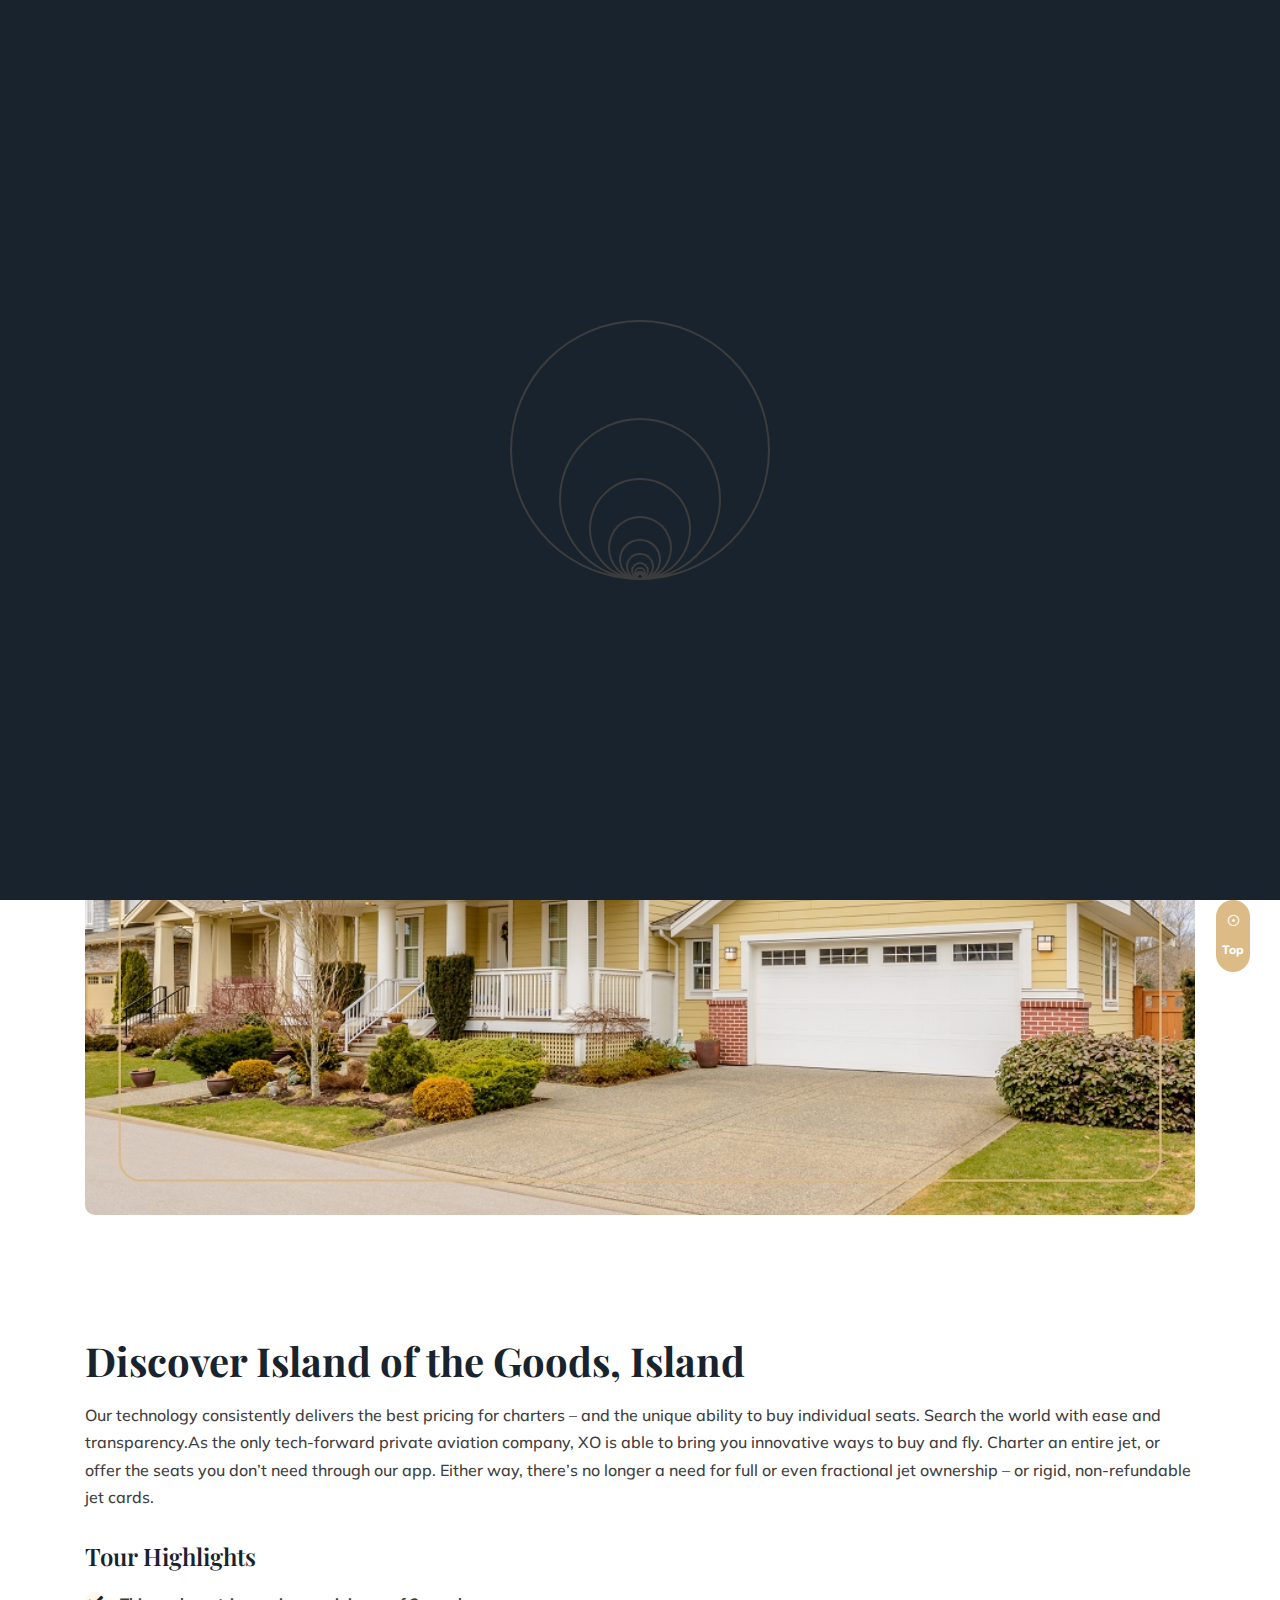
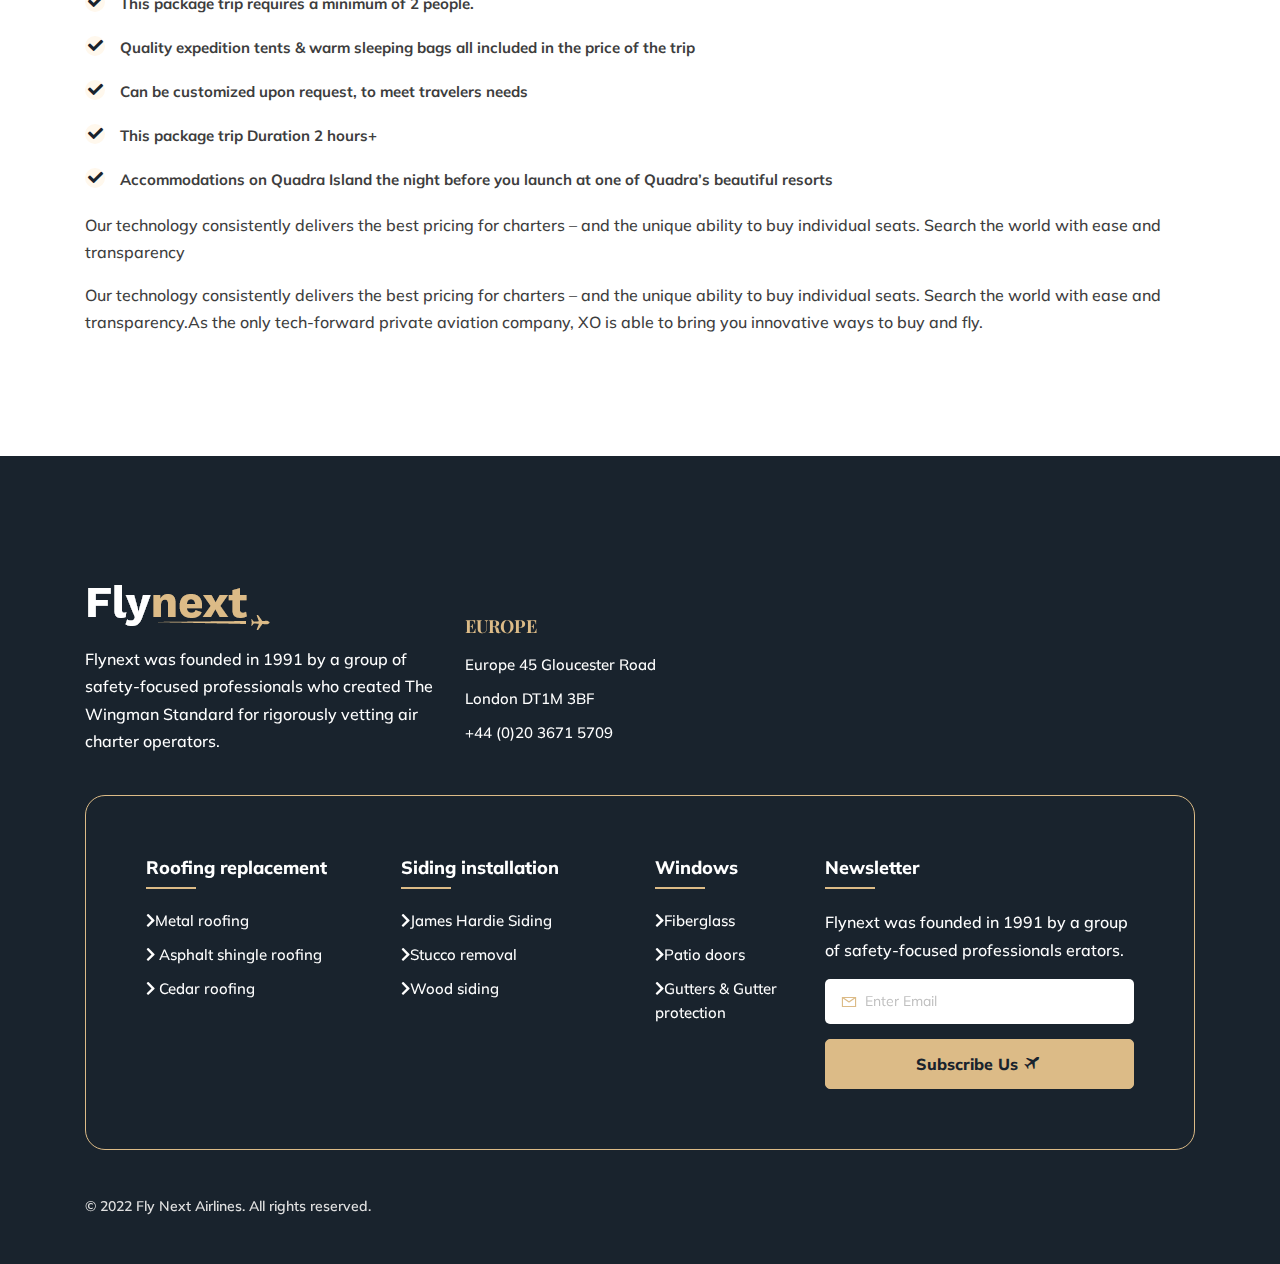
==== commit 3345d2c9: "556" ====
--- a/asphalt_shingle_roofing.html
+++ b/asphalt_shingle_roofing.html
@@ -8,6 +8,7 @@
     <title>Charter Flight & Aviation School HTML Template</title>
     <link rel="preconnect" href="https://fonts.googleapis.com">
     <link rel="preconnect" href="https://fonts.gstatic.com" crossorigin>
+    <meta name="robots" content="noindex, nofollow" />
     <link
         href="https://fonts.googleapis.com/css2?family=Mulish:ital,wght@0,200;0,300;0,400;0,500;0,600;0,700;0,800;0,900;1,200;1,300;1,400;1,500;1,600;1,700;1,800;1,900&family=Playfair+Display:ital,wght@0,400;0,500;0,600;0,700;0,800;0,900;1,400;1,500;1,600;1,700;1,800;1,900&display=swap"
         rel="stylesheet">
@@ -130,7 +131,7 @@
         Start Banner
     ~~~~~~~~~~~~~~~~~~~~~~~~~~~~~~~~~~~~~~~~-->
         <section class="banner-section inner-banner-section bg-overlay-black bg_img"
-            data-background="assets/images/bg/inner-bg.png">
+            data-background="assets/images/element/element-20.png">
             <div class="container-fluid">
                 <div class="row justify-content-center align-items-center">
                     <div class="col-xl-12 text-center">
@@ -184,7 +185,7 @@
                     <div class="col-xl-12">
                         <div class="package-item">
                             <div class="package-thumb">
-                                <img src="assets/images/package/package-details.png" alt="package">
+                                <img src="assets/images/asphalt_roof.jpg" alt="package">
                             </div>
                         </div>
                     </div>
--- a/assets/css/style.css
+++ b/assets/css/style.css
@@ -4122,11 +4122,24 @@
   color: #19232d;
   margin-bottom: 30px;
 }
+.title_2 {
+  font-weight: 700;
+  color: #19232d;
+  margin-bottom: 25px;
+  font-size: 40px;
+}
+.banner-content .title_1 {
+  font-weight: 700;
+  color: #19232d;
+  margin-bottom: 25px;
+  font-size: 45px;
+}
 @media only screen and (max-width: 991px) {
   .page-wrapper-two .banner-section .banner-content .title {
     line-height: 50px;
   }
 }
+
 @media only screen and (max-width: 575px) {
   .page-wrapper-two .banner-section .banner-content .title {
     line-height: 40px;
@@ -4135,12 +4148,15 @@
 .page-wrapper-two .banner-section .banner-content .access {
   font-weight: 800;
   color: #19232d;
-  font-size: 22px;
+  font-size: 45px;
   margin-bottom: 20px;
+  line-height: 50px;
+  font-family: "Playfair Display", sans-serif;
 }
 @media only screen and (max-width: 1199px) {
   .page-wrapper-two .banner-section .banner-content .access {
-    font-size: 16px;
+    font-size: 35px;
+    font-family: "Playfair Display", sans-serif;
   }
 }
 .page-wrapper-two .banner-section .banner-content .access span {
@@ -4910,11 +4926,15 @@
   align-items: flex-end;
   margin-top: 20px;
 }
+.odometer-inside{
+  font-size: 35px;
+}
 
 .client-footer-left .title {
-  font-weight: 800;
+  font-weight: 700;
   font-family: "Mulish", sans-serif;
   font-size: 20px;
+  color: #000;
 }
 @media only screen and (max-width: 991px) {
   .client-footer-left .title {
@@ -5520,6 +5540,7 @@
 }
 .page-wrapper-two .about-thumb img {
   width: 100%;
+  border-radius: 2%;
 }
 .page-wrapper-two .about-thumb .about-video-wrapper {
   position: absolute;
@@ -8185,6 +8206,7 @@
 
 .faq-thumb img {
   width: 100%;
+  border-radius: 2%;
 }
 
 .faq-wrapper {
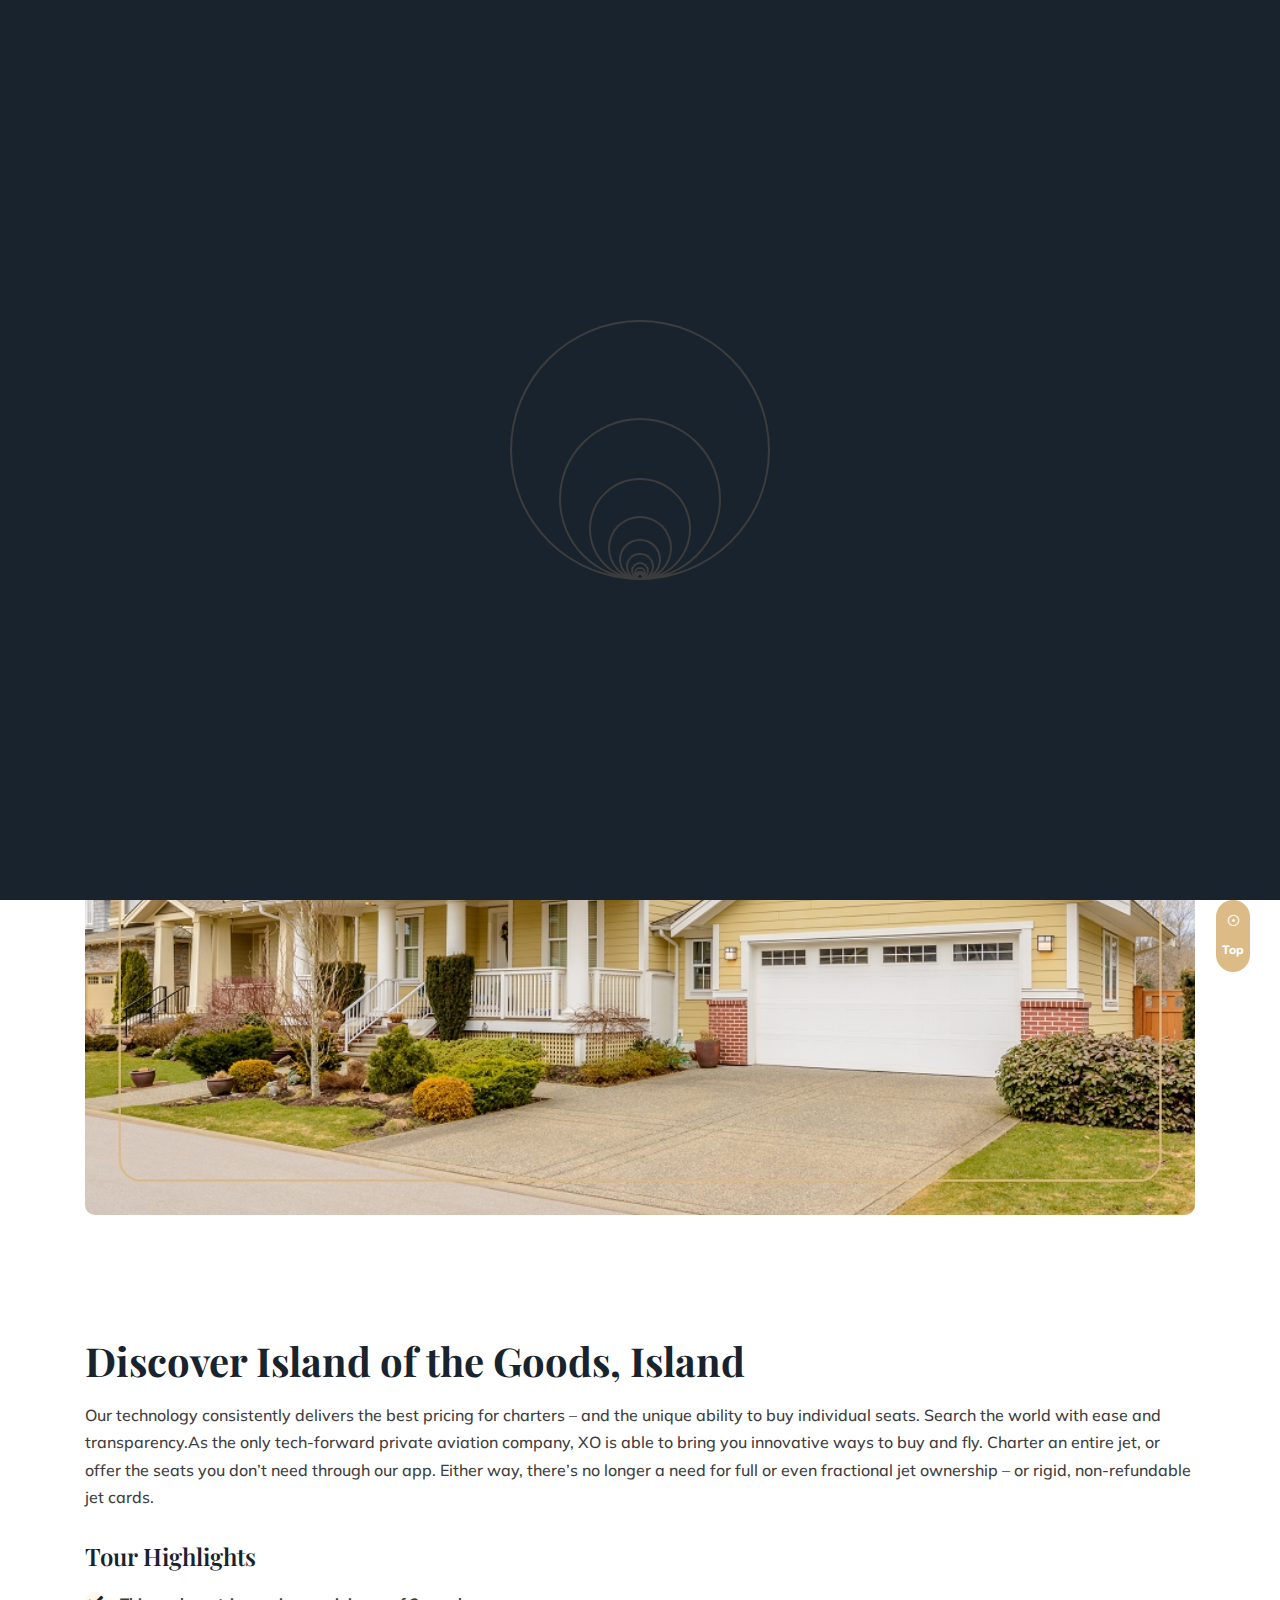
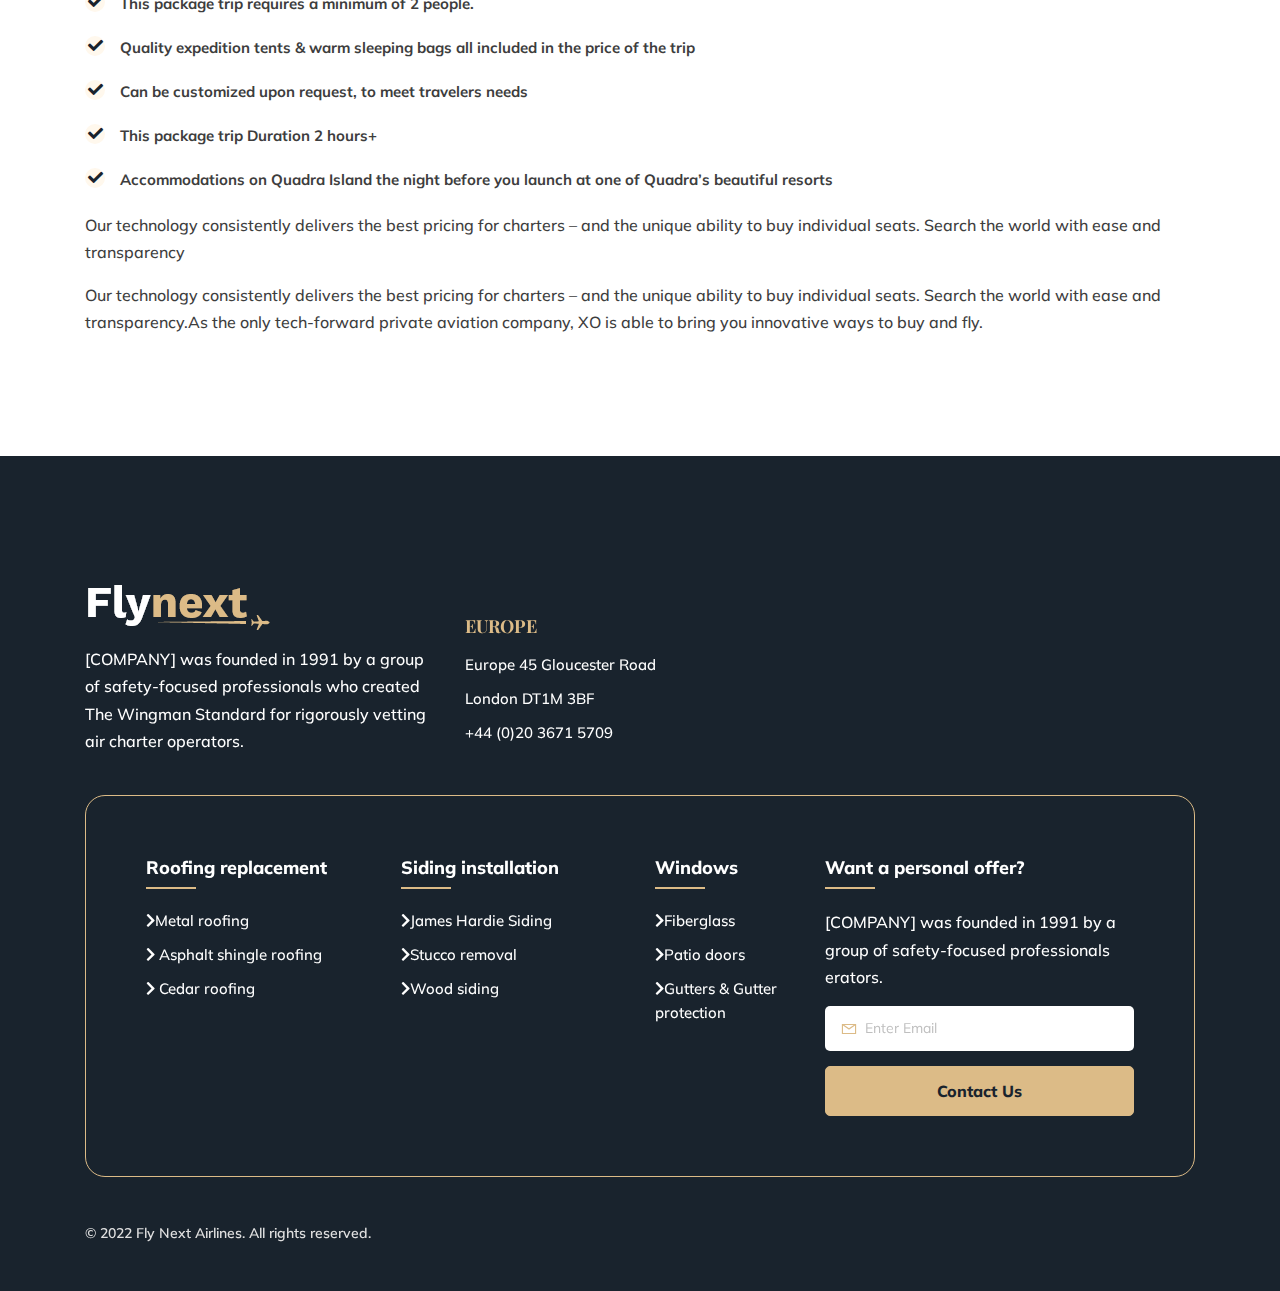
==== commit 864a6429: "556" ====
--- a/asphalt_shingle_roofing.html
+++ b/asphalt_shingle_roofing.html
@@ -131,7 +131,7 @@
         Start Banner
     ~~~~~~~~~~~~~~~~~~~~~~~~~~~~~~~~~~~~~~~~-->
         <section class="banner-section inner-banner-section bg-overlay-black bg_img"
-            data-background="assets/images/element/element-20.png">
+            data-background="assets/images/element/element-22.png">
             <div class="container-fluid">
                 <div class="row justify-content-center align-items-center">
                     <div class="col-xl-12 text-center">
@@ -250,7 +250,7 @@
                                 <a class="site-logo site-title" href="index.html"><img src="assets/images/logo.png"
                                         alt="site-logo"></a>
                             </div>
-                            <p>Flynext was founded in 1991 by a group of safety-focused professionals who created
+                            <p>[COMPANY] was founded in 1991 by a group of safety-focused professionals who created
                                 The Wingman Standard for rigorously vetting air charter operators.</p>
                         </div>
                     </div>
@@ -303,13 +303,12 @@
                         </div>
                     <div class="col-xl-4 col-lg-4 col-md-6 mb-30">
                         <div class="footer-widget">
-                            <h4 class="title">Newsletter</h4>
-                            <p>Flynext was founded in 1991 by a group of safety-focused professionals erators.</p>
+                            <h4 class="title">Want a personal offer?</h4>
+                            <p>[COMPANY] was founded in 1991 by a group of safety-focused professionals erators.</p>
                             <form class="subscribe-form">
                                 <label class="subscribe-icon"><i class="las la-envelope"></i></label>
                                 <input type="email" class="form--control" placeholder="Enter Email">
-                                <button type="submit" class="btn--base">Subscribe Us <i
-                                        class="icon-btn-icon ml-1"></i></button>
+                                    <button type="submit" class="btn--base">Contact Us</button>
                             </form>
                         </div>
                     </div>
--- a/assets/css/style.css
+++ b/assets/css/style.css
@@ -3963,16 +3963,16 @@
   }
 }
 .page-wrapper-two .banner-section .banner-thumb-two img {
-  width: 100%;
+  width: 95%;
 }
 @media only screen and (max-width: 767px) {
   .page-wrapper-two .banner-section .banner-thumb-two img {
-    width: 22%;
+    width: 50%;
   }
 }
 @media only screen and (max-width: 575px) {
   .page-wrapper-two .banner-section .banner-thumb-two img {
-    width: 30%;
+    width: 40%;
   }
 }
 .page-wrapper-two .banner-section .banner-widget-one {
@@ -6167,16 +6167,11 @@
   color: #dcbb87;
 }
 .page-wrapper-two .feature-icon {
-  font-size: 80px;
-  line-height: 80px;
-  color: #19232d;
-  max-height: auto;
-  margin-bottom: 30px;
-  transition: all 0.5s;
+  width: 75px;
 }
 @media only screen and (max-width: 991px) {
   .page-wrapper-two .feature-icon {
-    font-size: 50px;
+    width: 65px;
   }
 }
 .page-wrapper-two .feature-icon::before {
@@ -6425,12 +6420,14 @@
     font-size: 14px;
   }
 }
+.statistics--style .statistics-icon img {
+  width: 70px;
+}
 .statistics--style .statistics-icon {
   width: 90px;
   height: 90px;
-  line-height: 95px;
+  line-height: 75px;
   display: inline-block;
-  text-align: center;
   border-radius: 50%;
   font-size: 50px;
   background-color: #f5f3f1;
@@ -6439,8 +6436,8 @@
 }
 @media only screen and (max-width: 991px) {
   .statistics--style .statistics-icon {
-    width: 70px;
-    height: 70px;
+    width: 100px;
+    height: 100px;
     line-height: 75px;
     font-size: 40px;
   }
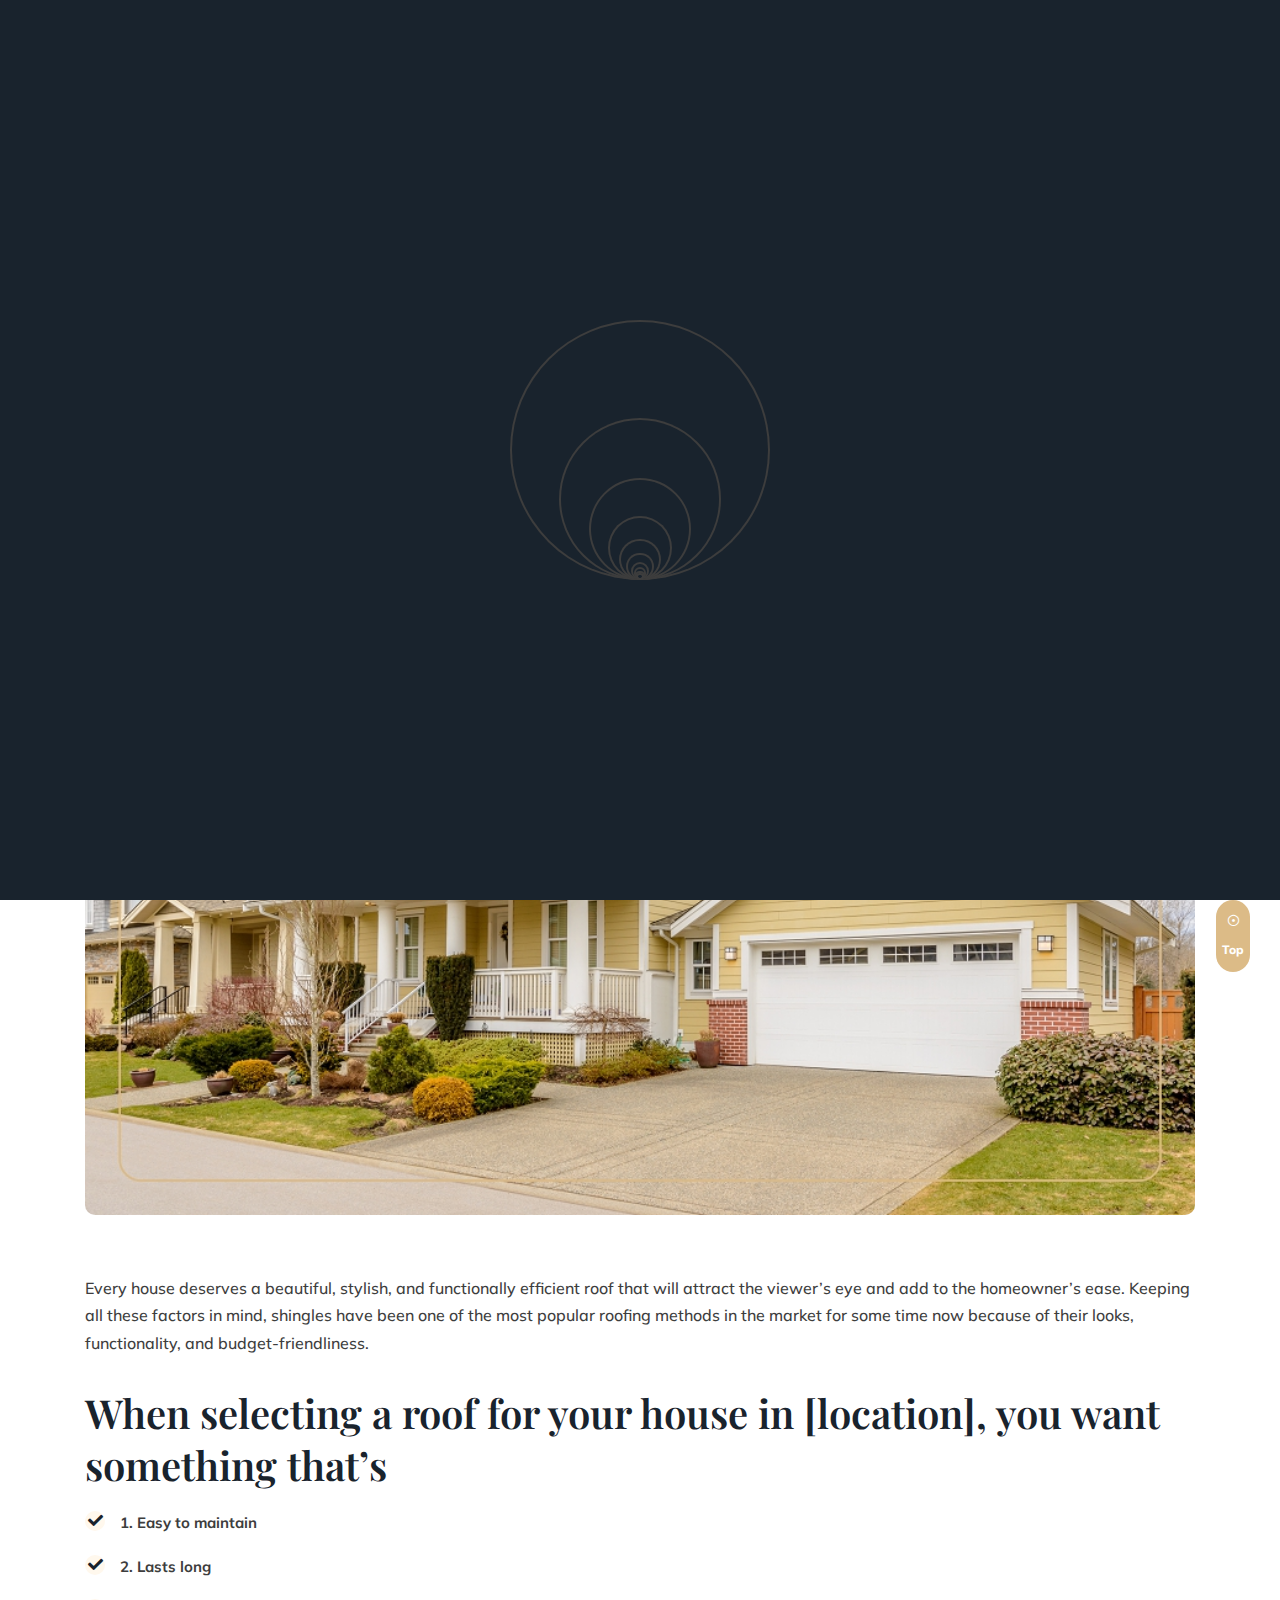
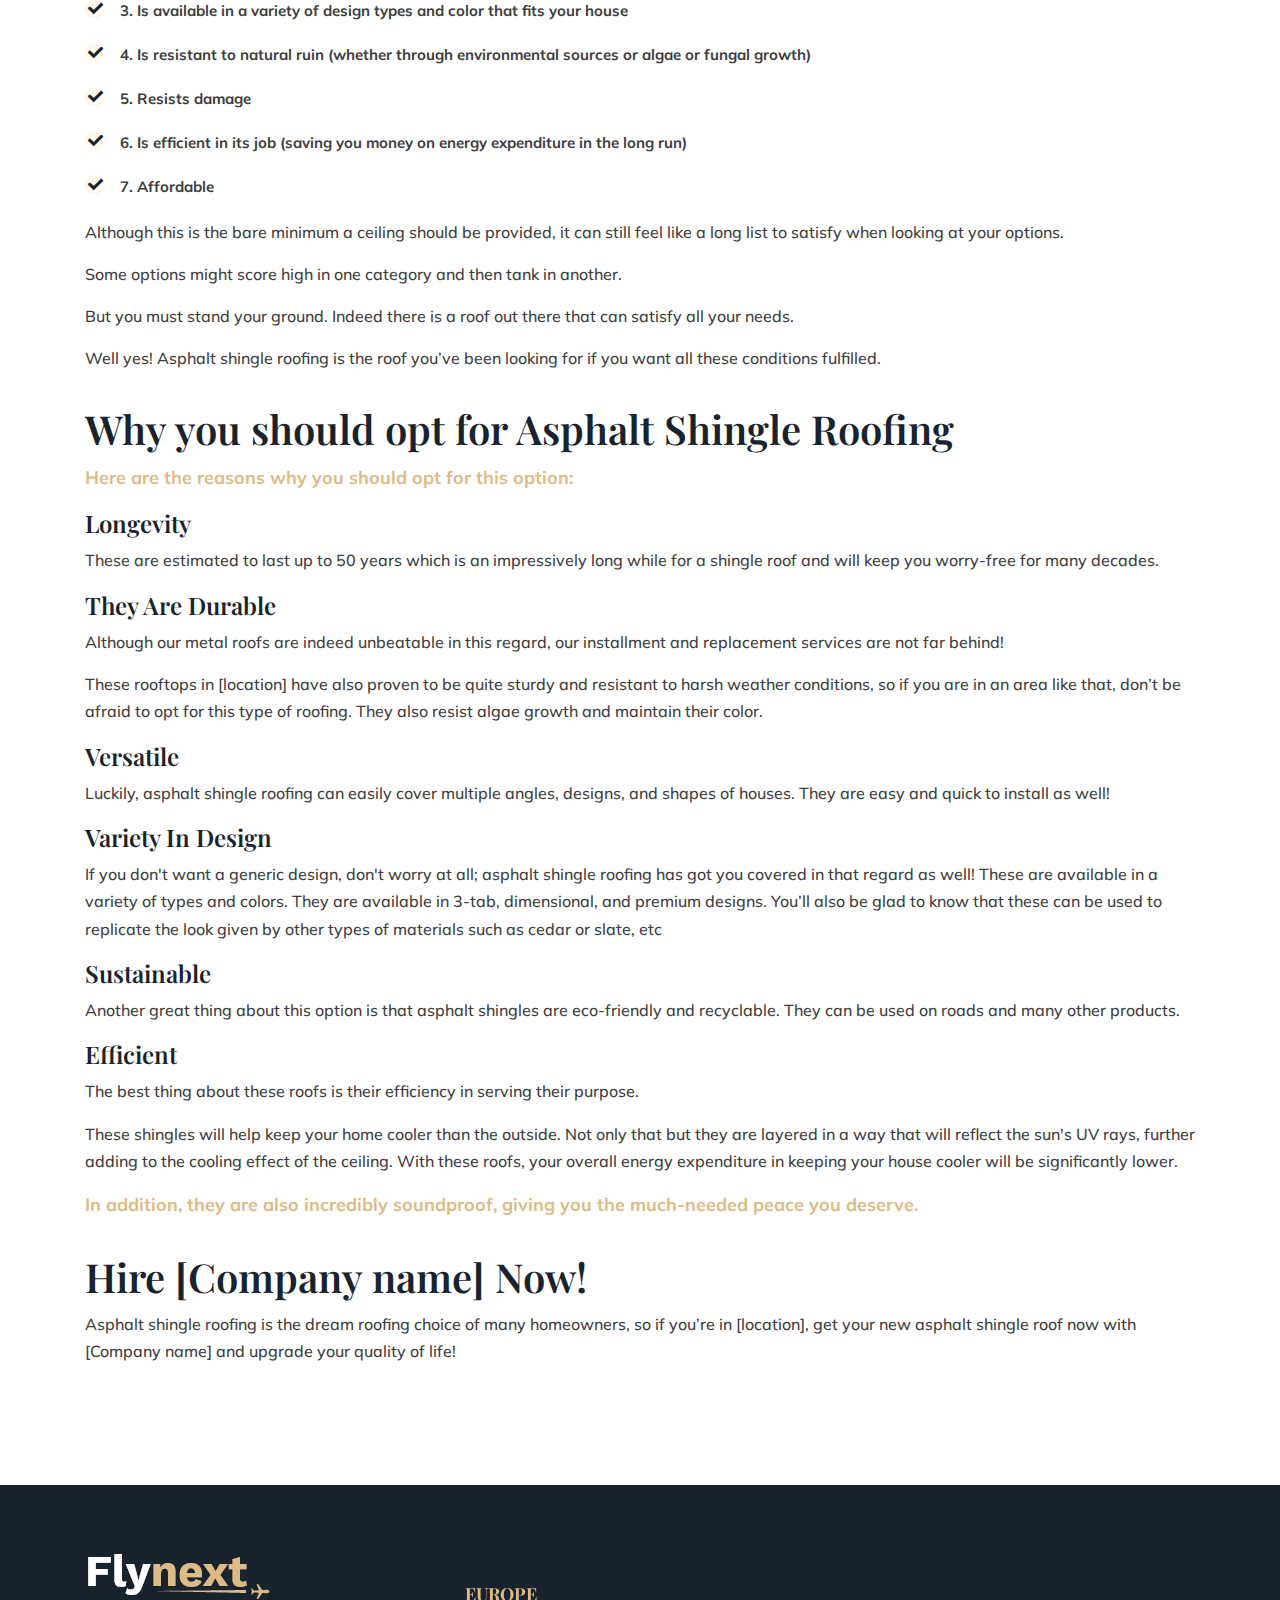
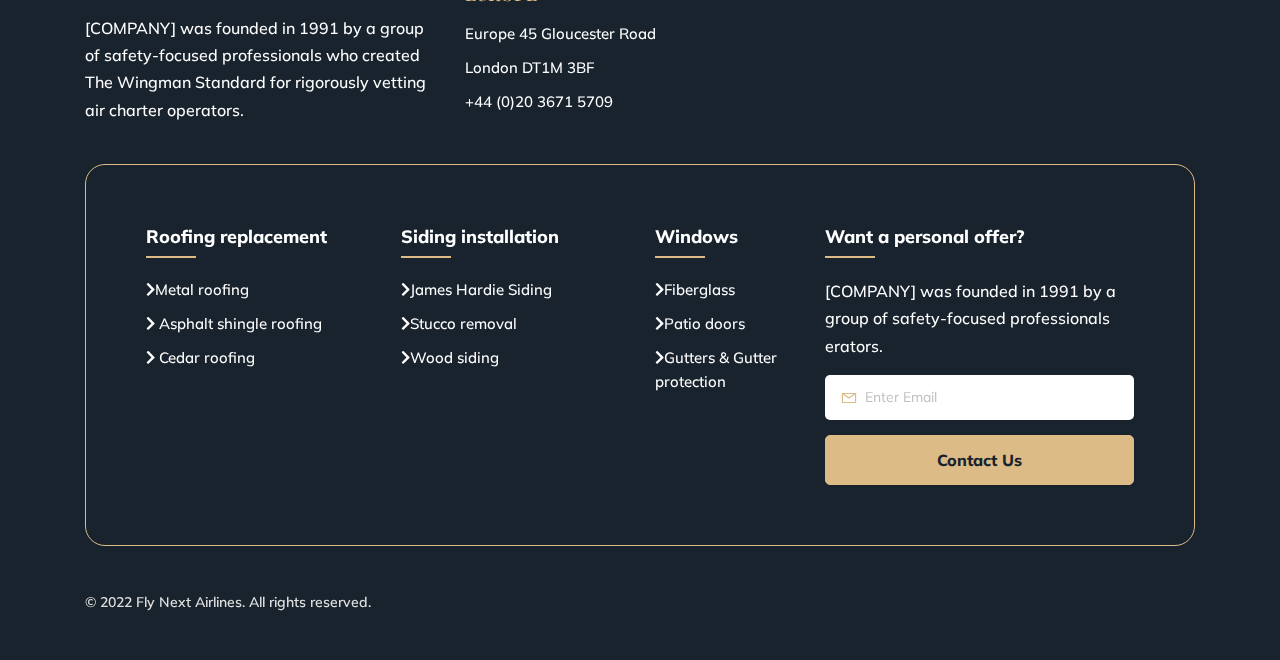
==== commit 08e40c9b: "556" ====
--- a/asphalt_shingle_roofing.html
+++ b/asphalt_shingle_roofing.html
@@ -95,7 +95,8 @@
                                         <li class="menu_has_children"><a href="#0">Roofing replacement</a>
                                             <ul class="sub-menu">
                                                 <li><a href="metal_roofing.html">Metal roofing</a></li>
-                                                <li><a href="asphalt_shingle_roofing.html">Asphalt shingle roofing</a></li>
+                                                <li><a href="asphalt_shingle_roofing.html">Asphalt shingle roofing</a>
+                                                </li>
                                                 <li><a href="cedar_roofing.html">Cedar roofing</a></li>
                                             </ul>
                                         </li>
@@ -112,7 +113,8 @@
                                                 <li><a href="patio_doors.html">Patio doors</a></li>
                                             </ul>
                                         </li>
-                                        <li><a href="gutters_gutter_protection.html">Gutters & Gutter protection</a></li>
+                                        <li><a href="gutters_gutter_protection.html">Gutters & Gutter protection</a>
+                                        </li>
                                         <li><a href="contact_us.html">Contact Us</a></li>
                                     </ul>
                                 </div>
@@ -141,7 +143,8 @@
                                 <nav aria-label="breadcrumb">
                                     <ol class="breadcrumb">
                                         <li class="breadcrumb-item"><a href="index.html">Home</a></li>
-                                        <li class="breadcrumb-item active" aria-current="page">Asphalt shingle roofing</li>
+                                        <li class="breadcrumb-item active" aria-current="page">Asphalt shingle roofing
+                                        </li>
                                     </ol>
                                 </nav>
                             </div>
@@ -170,7 +173,7 @@
         <!--~~~~~~~~~~~~~~~~~~~~~~~~~~~~~~~~~~~~~~~
         Start Call-widget
     ~~~~~~~~~~~~~~~~~~~~~~~~~~~~~~~~~~~~~~~~-->
-       
+
         <!--~~~~~~~~~~~~~~~~~~~~~~~~~~~~~~~~~~~~~~~
         End Call-widget
     ~~~~~~~~~~~~~~~~~~~~~~~~~~~~~~~~~~~~~~~~-->
@@ -190,37 +193,83 @@
                         </div>
                     </div>
                 </div>
-                <div class="package-content-area pt-120">
+                <div class="package-content-area pt-60">
                     <div class="row justify-content-center mb-30-none">
                         <div class="col-xl-12 col-lg-12 mb-30">
                             <div class="package-content">
                                 <div class="package-content-header">
-                                    <h2 class="title">Discover Island of the Goods, Island</h2>
-                                    <p>Our technology consistently delivers the best pricing for charters – and the
-                                        unique ability to buy individual seats. Search the world with ease and
-                                        transparency.As the only tech-forward private aviation company, XO is able to
-                                        bring you innovative ways to buy and fly. Charter an entire jet, or offer the
-                                        seats you don’t need through our app. Either way, there’s no longer a need for
-                                        full or even fractional jet ownership – or rigid, non-refundable jet cards. </p>
+                                    <p>Every house deserves a beautiful, stylish, and functionally efficient roof that
+                                        will attract the viewer’s eye and add to the homeowner’s ease. Keeping all these
+                                        factors in mind, shingles have been one of the most popular roofing methods in
+                                        the market for some time now because of their looks, functionality, and
+                                        budget-friendliness.</p>
                                 </div>
                                 <div class="package-content-body">
-                                    <h3 class="title">Tour Highlights</h3>
+                                    <h2 class="title">When selecting a roof for your house in [location], you want
+                                        something that’s </h2>
                                     <ul class="package-list">
-                                        <li>This package trip requires a minimum of 2 people.</li>
-                                        <li>Quality expedition tents & warm sleeping bags all included in the price of
-                                            the trip</li>
-                                        <li>Can be customized upon request, to meet travelers needs</li>
-                                        <li>This package trip Duration 2 hours+</li>
-                                        <li>Accommodations on Quadra Island the night before you launch at one of
-                                            Quadra’s beautiful resorts</li>
+                                        <li>1. Easy to maintain</li>
+                                        <li>2. Lasts long</li>
+                                        <li>3. Is available in a variety of design types and color that fits your house
+                                        </li>
+                                        <li>4. Is resistant to natural ruin (whether through environmental sources or
+                                            algae or fungal growth)</li>
+                                        <li>5. Resists damage</li>
+                                        <li>6. Is efficient in its job (saving you money on energy expenditure in the
+                                            long run)</li>
+                                        <li>7. Affordable</li>
                                     </ul>
                                 </div>
-                                <p>Our technology consistently delivers the best pricing for charters – and the unique
-                                    ability to buy individual seats. Search the world with ease and transparency</p>
-                                <p>Our technology consistently delivers the best pricing for charters – and the unique
-                                    ability to buy individual seats. Search the world with ease and transparency.As the
-                                    only tech-forward private aviation company, XO is able to bring you innovative ways
-                                    to buy and fly.</p>
+                                <div class="package-content-header">
+                                    <p>Although this is the bare minimum a ceiling should be provided, it can still feel
+                                        like a long list to satisfy when looking at your options.</p>
+                                    <p>Some options might score high in one category and then tank in another.</p>
+                                    <p>But you must stand your ground. Indeed there is a roof out there that can satisfy
+                                        all your needs.</p>
+                                    <p>Well yes! Asphalt shingle roofing is the roof you’ve been looking for if you want
+                                        all these conditions fulfilled.</p>
+                                </div>
+                                <div class="package-content-body">
+                                    <h2>Why you should opt for Asphalt Shingle Roofing</h2>
+                                    <p class="sub-page">Here are the reasons why you should opt for this option:</p>
+                                    <h3>Longevity</h3>
+                                    <p>These are estimated to last up to 50 years which is an impressively long while
+                                        for a shingle roof and will keep you worry-free for many decades.</p>
+                                    <h3>They Are Durable</h3>
+                                    <p>Although our metal roofs are indeed unbeatable in this regard, our installment
+                                        and replacement services are not far behind!</p>
+                                    <p>These rooftops in [location] have also proven to be quite sturdy and resistant to
+                                        harsh weather conditions, so if you are in an area like that, don’t be afraid to
+                                        opt for this type of roofing. They also resist algae growth and maintain their
+                                        color.</p>
+                                    <h3>Versatile</h3>
+                                    <p>Luckily, asphalt shingle roofing can easily cover multiple angles, designs, and
+                                        shapes of houses. They are easy and quick to install as well!</p>
+                                    <h3>Variety In Design</h3>
+                                    <p>If you don't want a generic design, don't worry at all; asphalt shingle roofing
+                                        has got you covered in that regard as well! These are available in a variety of
+                                        types and colors. They are available in 3-tab, dimensional, and premium designs.
+                                        You’ll also be glad to know that these can be used to replicate the look given
+                                        by other types of materials such as cedar or slate, etc</p>
+                                    <h3>Sustainable</h3>
+                                    <p>Another great thing about this option is that asphalt shingles are eco-friendly
+                                        and recyclable. They can be used on roads and many other products.</p>
+                                    <h3>Efficient</h3>
+                                    <p>The best thing about these roofs is their efficiency in serving their purpose.
+                                    </p>
+                                    <p>These shingles will help keep your home cooler than the outside. Not only that
+                                        but they are layered in a way that will reflect the sun's UV rays, further
+                                        adding to the cooling effect of the ceiling. With these roofs, your overall
+                                        energy expenditure in keeping your house cooler will be significantly lower.</p>
+                                    <p class="sub-page">In addition, they are also incredibly soundproof, giving you the much-needed
+                                        peace you deserve.</p>
+                                </div>
+                                <div class="package-content-body">
+                                    <h2>Hire [Company name] Now!</h2>
+                                    <p>Asphalt shingle roofing is the dream roofing choice of many homeowners, so if
+                                        you’re in [location], get your new asphalt shingle roof now with [Company name]
+                                        and upgrade your quality of life!</p>
+                                </div>
                             </div>
                         </div>
 
@@ -237,7 +286,7 @@
     <!--~~~~~~~~~~~~~~~~~~~~~~~~~~~~~~~~~~~~~~~
         Start Footer
     ~~~~~~~~~~~~~~~~~~~~~~~~~~~~~~~~~~~~~~~~-->
-    <footer class="footer-section section--bg pt-120">
+    <footer class="footer-section section--bg pt-60">
         <div class="footer-element" data-aos="fade-left" data-aos-duration="1200">
             <img src="assets/images/element/element-1.png" alt="element">
         </div>
@@ -269,38 +318,44 @@
             </div>
             <div class="footer-bottom-area">
                 <div class="row mb-30-none">
-                        <div class="col-xl-3 col-lg-3 col-md-6 mb-30">
-                            <div class="footer-widget">
-                                <h4 class="title">
-                                    Roofing replacement</h4>
-                                <ul class="footer-list">
-                                    <li><a href="metal_roofing.html"><i class="fas fa-chevron-right"></i>Metal roofing</a></li>
-                                    <li><a href="asphalt_shingle_roofing.html"><i class="fas fa-chevron-right"></i> Asphalt shingle roofing</a></li>
-                                    <li><a href="cedar_roofing.html"><i class="fas fa-chevron-right"></i> Cedar roofing</a></li>
-                                </ul>
-                            </div>
-                        </div>
-                        <div class="col-xl-3 col-lg-3 col-md-6 mb-30">
-                            <div class="footer-widget">
-                                <h4 class="title">Siding installation</h4>
-                                <ul class="footer-list">
-                                    <li><a href="james_hardie_siding.html"><i class="fas fa-chevron-right"></i>James Hardie Siding</a></li>
-                                    <li><a href="stucco_removal.html"><i class="fas fa-chevron-right"></i>Stucco removal</a></li>
-                                    <li><a href="wood_siding.html"><i class="fas fa-chevron-right"></i>Wood siding</a></li>
-
-                                </ul>
-                            </div>
-                        </div>
-                        <div class="col-xl-2 col-lg-2 col-md-6 mb-30">
-                            <div class="footer-widget">
-                                <h4 class="title">Windows</h4>
-                                <ul class="footer-list">
-                                    <li><a href="fiberglass.html"><i class="fas fa-chevron-right"></i>Fiberglass</a></li>
-                                    <li><a href="patio_doors.html"><i class="fas fa-chevron-right"></i>Patio doors</a></li>
-                                    <li><a href="gutters_gutter_protection.html"><i class="fas fa-chevron-right"></i>Gutters & Gutter protection</a></li>
-                                </ul>
-                            </div>
-                        </div>
+                    <div class="col-xl-3 col-lg-3 col-md-6 mb-30">
+                        <div class="footer-widget">
+                            <h4 class="title">
+                                Roofing replacement</h4>
+                            <ul class="footer-list">
+                                <li><a href="metal_roofing.html"><i class="fas fa-chevron-right"></i>Metal roofing</a>
+                                </li>
+                                <li><a href="asphalt_shingle_roofing.html"><i class="fas fa-chevron-right"></i> Asphalt
+                                        shingle roofing</a></li>
+                                <li><a href="cedar_roofing.html"><i class="fas fa-chevron-right"></i> Cedar roofing</a>
+                                </li>
+                            </ul>
+                        </div>
+                    </div>
+                    <div class="col-xl-3 col-lg-3 col-md-6 mb-30">
+                        <div class="footer-widget">
+                            <h4 class="title">Siding installation</h4>
+                            <ul class="footer-list">
+                                <li><a href="james_hardie_siding.html"><i class="fas fa-chevron-right"></i>James Hardie
+                                        Siding</a></li>
+                                <li><a href="stucco_removal.html"><i class="fas fa-chevron-right"></i>Stucco removal</a>
+                                </li>
+                                <li><a href="wood_siding.html"><i class="fas fa-chevron-right"></i>Wood siding</a></li>
+
+                            </ul>
+                        </div>
+                    </div>
+                    <div class="col-xl-2 col-lg-2 col-md-6 mb-30">
+                        <div class="footer-widget">
+                            <h4 class="title">Windows</h4>
+                            <ul class="footer-list">
+                                <li><a href="fiberglass.html"><i class="fas fa-chevron-right"></i>Fiberglass</a></li>
+                                <li><a href="patio_doors.html"><i class="fas fa-chevron-right"></i>Patio doors</a></li>
+                                <li><a href="gutters_gutter_protection.html"><i class="fas fa-chevron-right"></i>Gutters
+                                        & Gutter protection</a></li>
+                            </ul>
+                        </div>
+                    </div>
                     <div class="col-xl-4 col-lg-4 col-md-6 mb-30">
                         <div class="footer-widget">
                             <h4 class="title">Want a personal offer?</h4>
@@ -308,7 +363,7 @@
                             <form class="subscribe-form">
                                 <label class="subscribe-icon"><i class="las la-envelope"></i></label>
                                 <input type="email" class="form--control" placeholder="Enter Email">
-                                    <button type="submit" class="btn--base">Contact Us</button>
+                                <button type="submit" class="btn--base">Contact Us</button>
                             </form>
                         </div>
                     </div>
--- a/assets/css/style.css
+++ b/assets/css/style.css
@@ -1109,7 +1109,12 @@
     margin-right: 5px;
   }
 }
-
+.sub-page{
+  font-weight: 700;
+  color: #dcbb87;
+  margin-bottom: 15px;
+  font-size: 18px;
+}
 /*-------------------------------------------------
     [ ## card ]
 */
@@ -3968,11 +3973,13 @@
 @media only screen and (max-width: 767px) {
   .page-wrapper-two .banner-section .banner-thumb-two img {
     width: 50%;
+    display: none;
   }
 }
 @media only screen and (max-width: 575px) {
   .page-wrapper-two .banner-section .banner-thumb-two img {
     width: 40%;
+    display: none;
   }
 }
 .page-wrapper-two .banner-section .banner-widget-one {
@@ -5641,7 +5648,7 @@
   display: inline-block;
   color: #19232d;
   font-weight: 800;
-  font-size: 16px;
+  font-size: 14px;
 }
 @media only screen and (max-width: 1199px) {
   .page-wrapper-two .about-list li {
